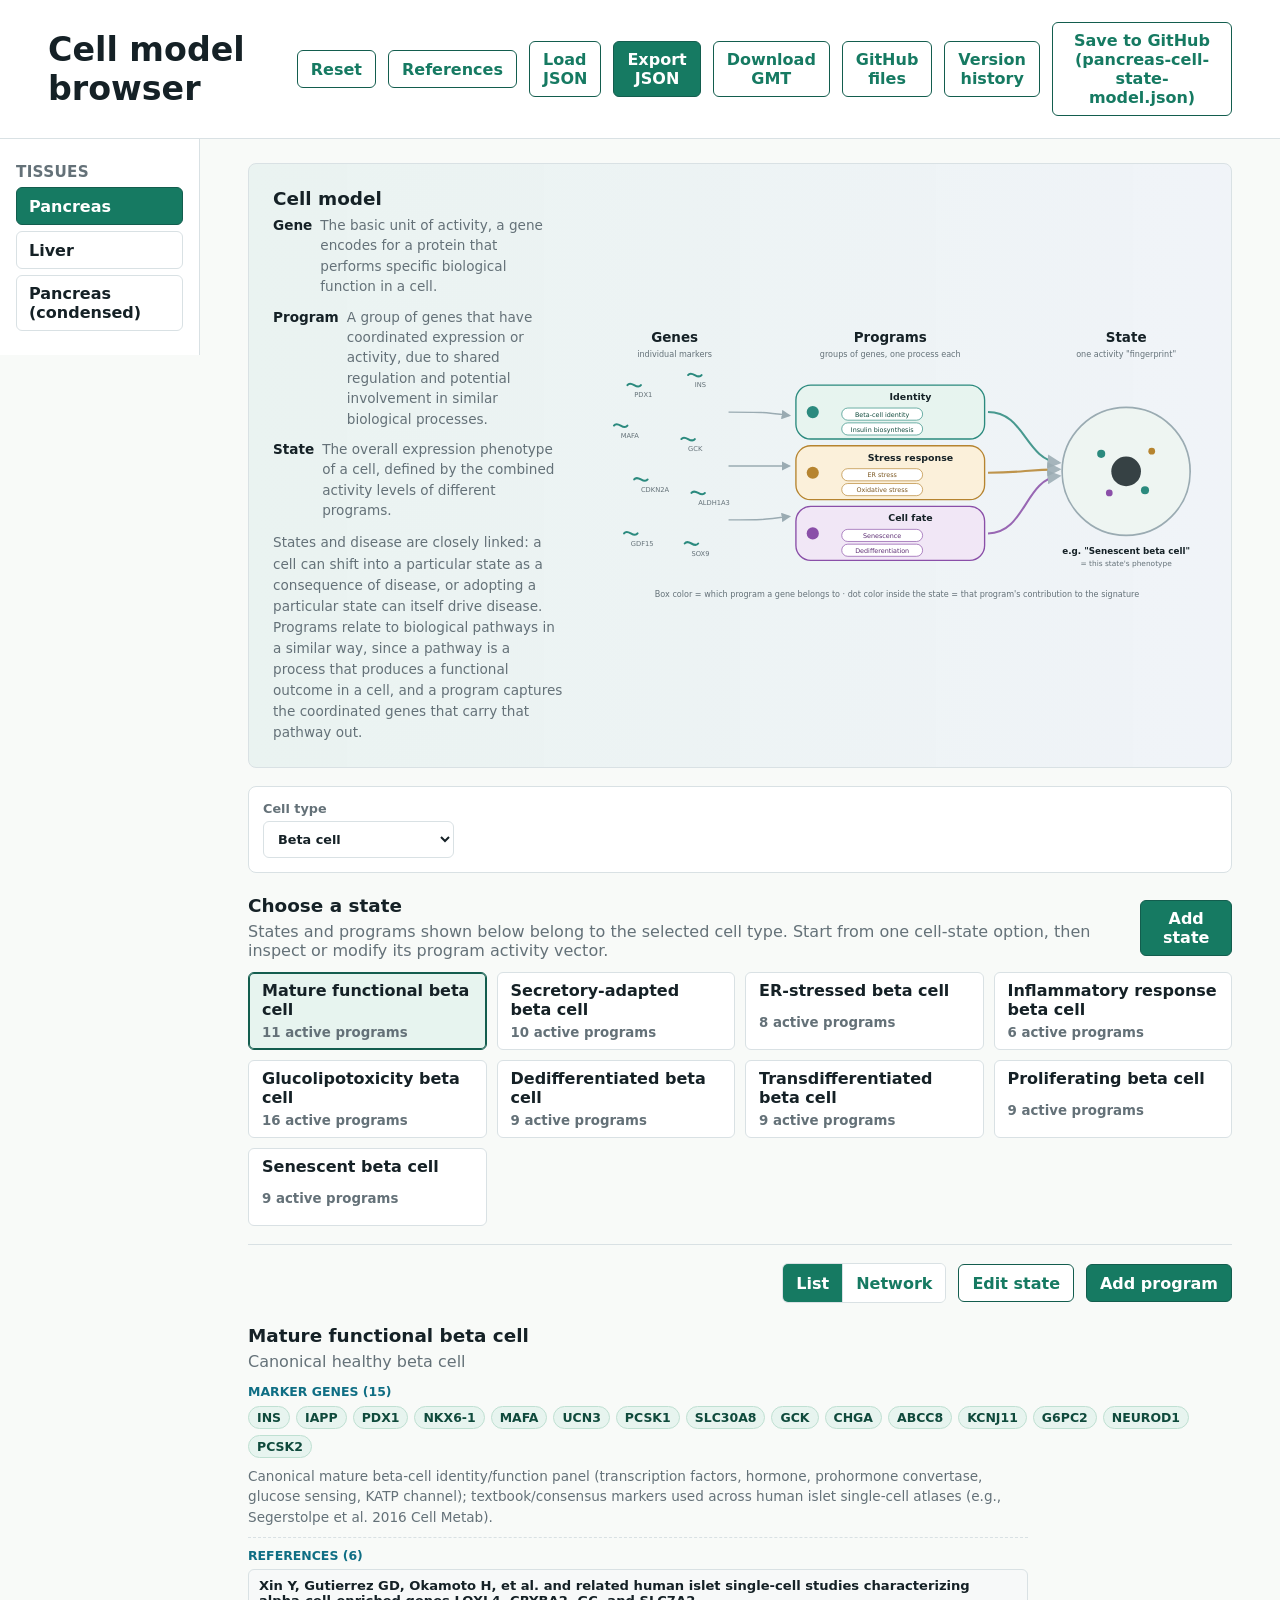
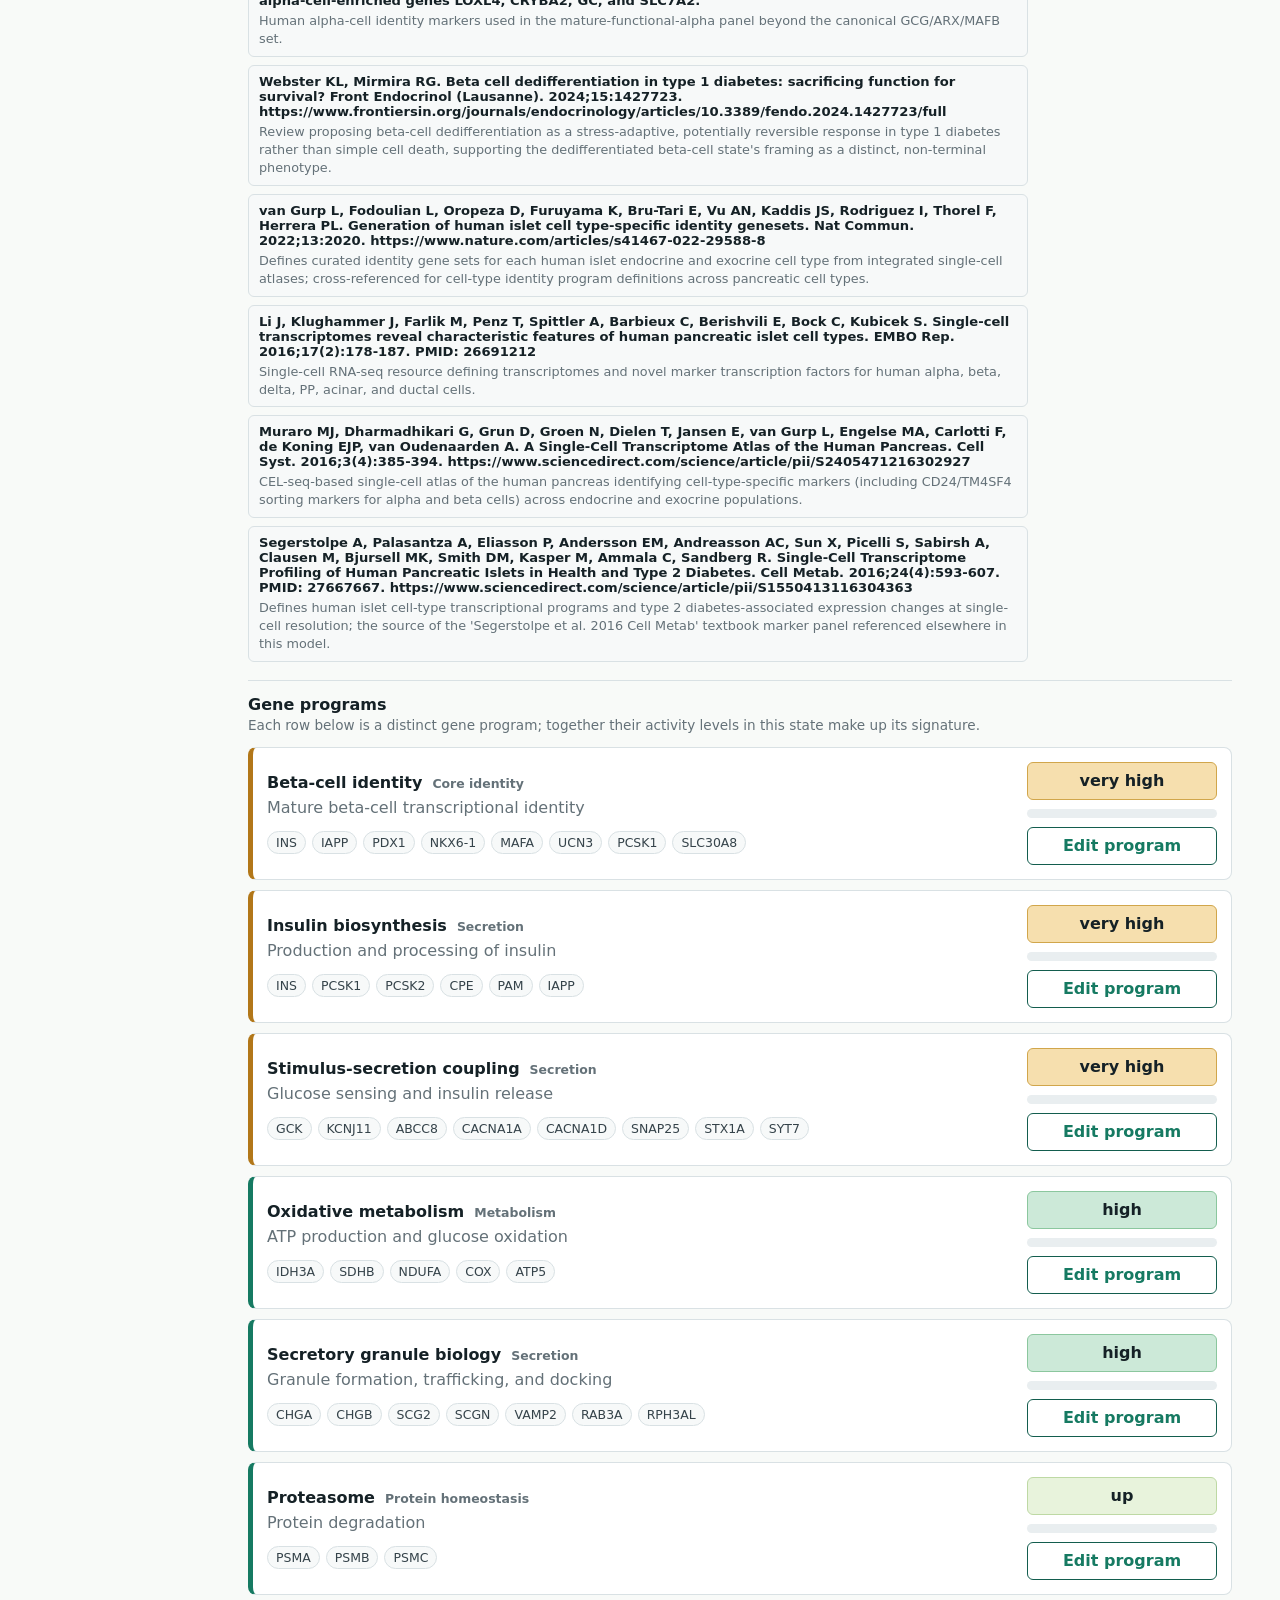
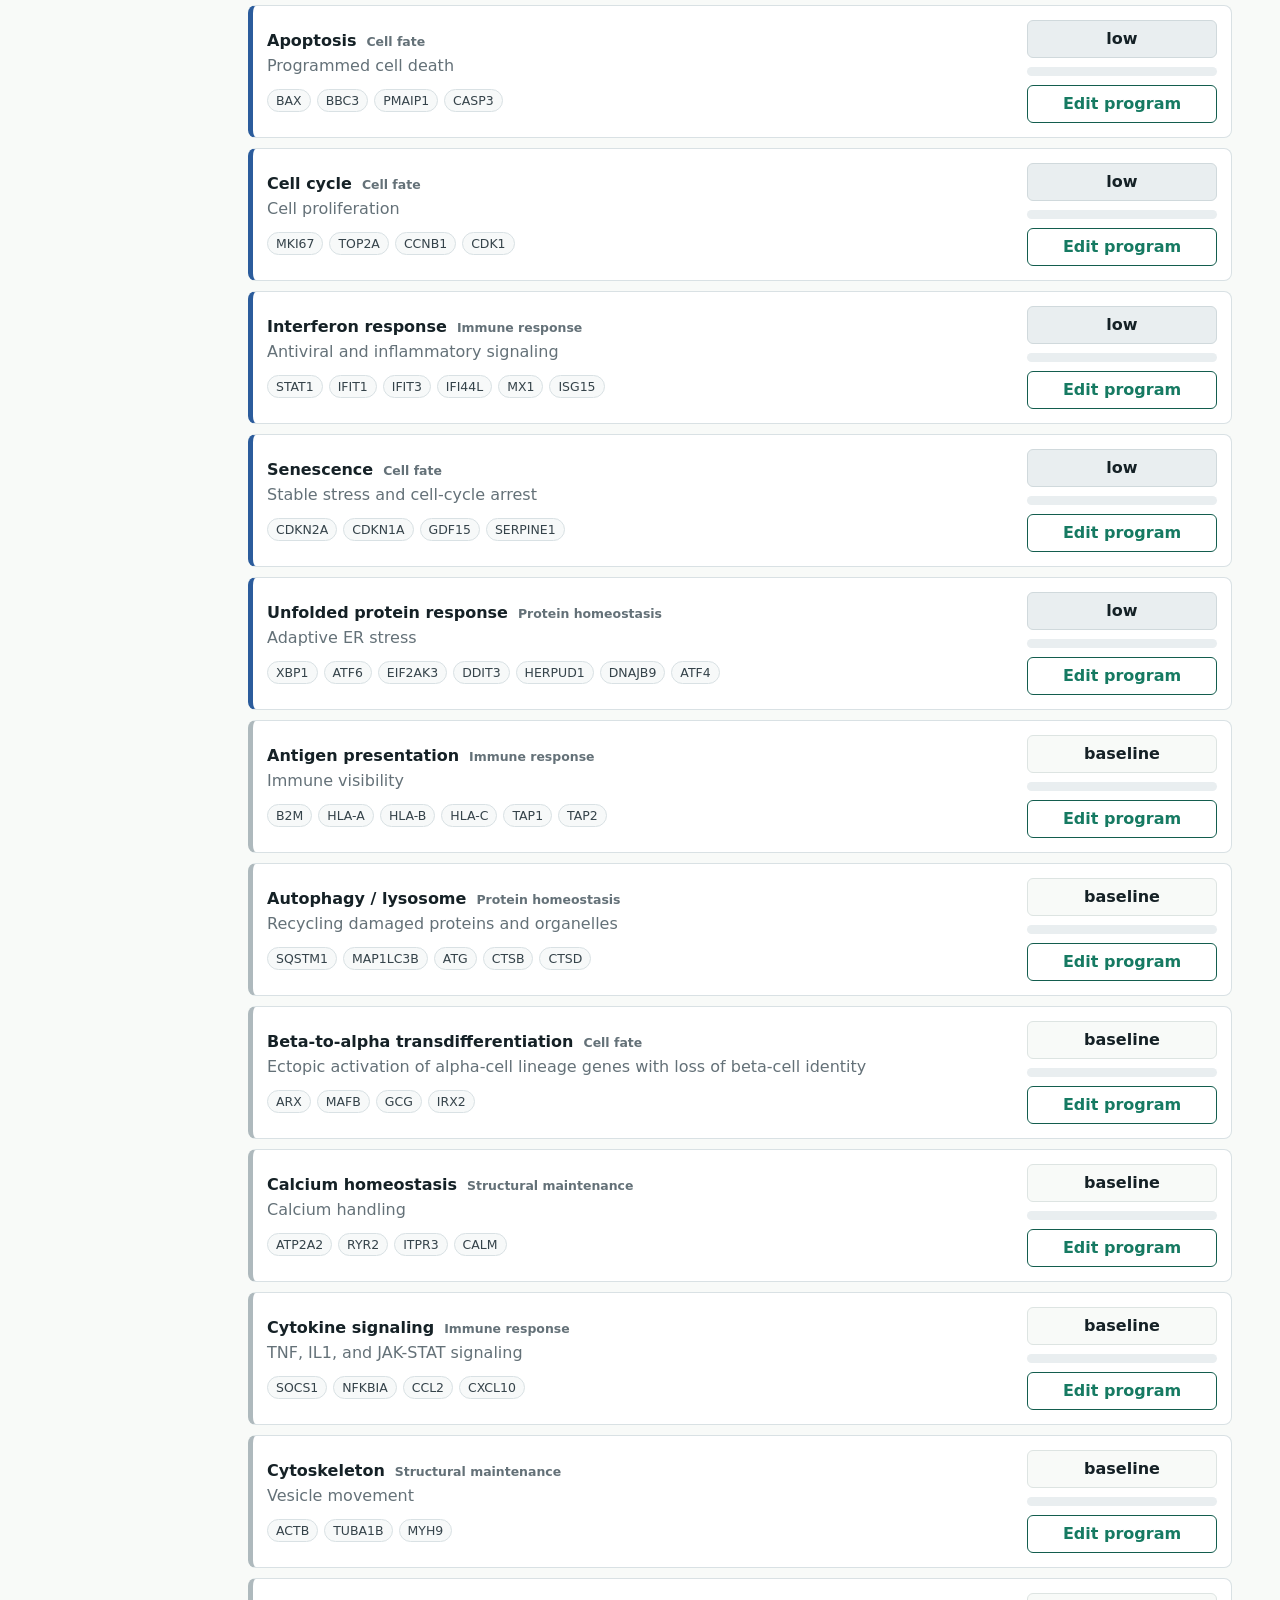
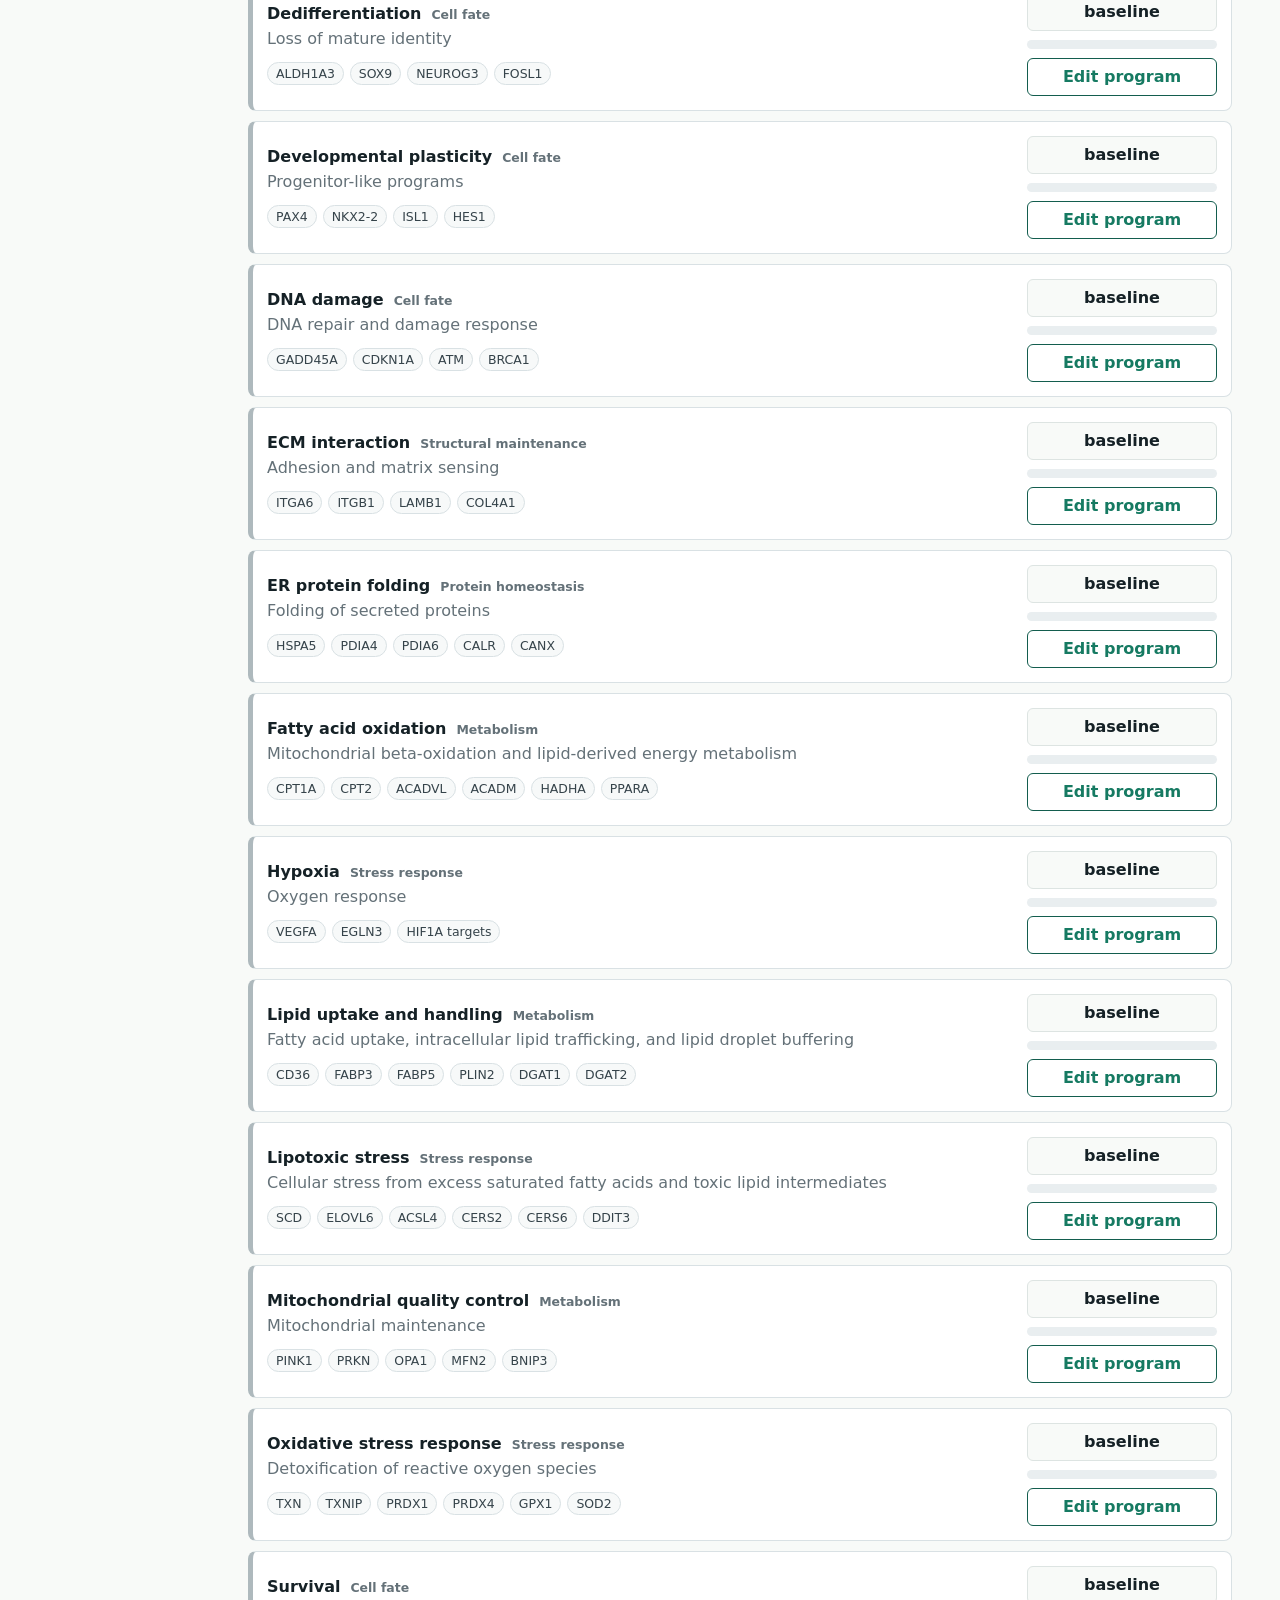
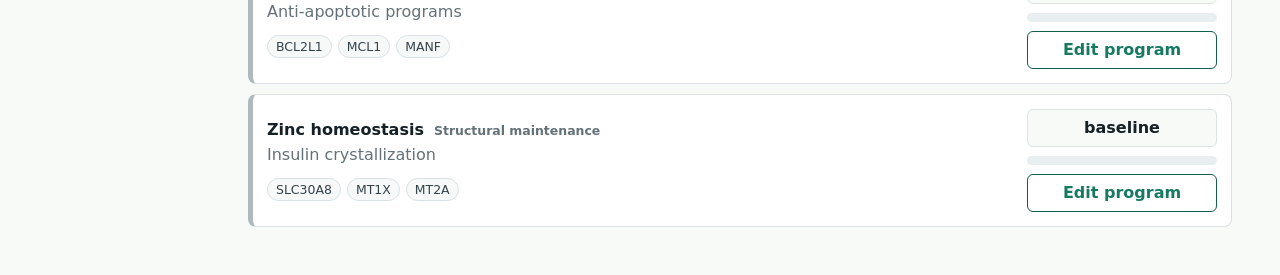
==== cell_model_browser.html @ bc1a253c "Add condensed 9-cell-type pancreas model and sidebar entry" ====
<!doctype html>
<html lang="en">
  <head>
    <meta charset="utf-8">
    <meta name="viewport" content="width=device-width, initial-scale=1">
    <title>Cell Model Browser</title>
    <style>
:root {
  --ink: #152126;
  --muted: #647178;
  --line: #d9e1e4;
  --paper: #f8faf8;
  --panel: #ffffff;
  --green: #167a62;
  --teal: #0f6e84;
  --gold: #b27719;
  --red: #b64236;
  --blue: #2b5c9c;
  --gray: #e9eef0;
  font-family: Inter, ui-sans-serif, system-ui, -apple-system, BlinkMacSystemFont, "Segoe UI", sans-serif;
}

* {
  box-sizing: border-box;
}

body {
  margin: 0;
  color: var(--ink);
  background: var(--paper);
}

button,
input,
select,
textarea {
  font: inherit;
}

button {
  border: 1px solid #135d4e;
  background: var(--green);
  color: white;
  min-height: 38px;
  padding: 8px 13px;
  border-radius: 6px;
  cursor: pointer;
  font-weight: 650;
}

.file-button {
  position: relative;
  display: inline-grid;
  place-items: center;
  min-height: 38px;
  padding: 8px 13px;
  border: 1px solid #135d4e;
  border-radius: 6px;
  cursor: pointer;
  font-size: 1rem;
  font-weight: 650;
}

.top-actions .file-button {
  color: white;
  font-size: 1rem;
  font-weight: 650;
  gap: 0;
}

.file-button input {
  position: absolute;
  inline-size: 1px;
  block-size: 1px;
  opacity: 0;
  pointer-events: none;
}

button:hover {
  filter: brightness(0.96);
}

button.ghost,
.file-button.ghost {
  background: white;
  color: var(--green);
}

button.danger {
  border-color: #a83a30;
  background: #f9e8e5;
  color: #9a332b;
}

.icon-button {
  width: 34px;
  min-height: 34px;
  padding: 0;
  border-color: var(--line);
  background: white;
  color: var(--ink);
}

.topbar {
  display: flex;
  justify-content: space-between;
  gap: 20px;
  align-items: center;
  padding: 22px clamp(18px, 4vw, 48px);
  border-bottom: 1px solid var(--line);
  background: white;
}

.eyebrow {
  margin: 0 0 3px;
  color: var(--teal);
  font-size: 0.78rem;
  font-weight: 750;
  text-transform: uppercase;
}

h1,
h2,
p {
  margin-top: 0;
}

h1 {
  margin-bottom: 0;
  font-size: clamp(1.55rem, 2.6vw, 2.35rem);
}

h2 {
  margin-bottom: 6px;
  font-size: 1.15rem;
}

p {
  color: var(--muted);
}

main {
  padding: 24px clamp(18px, 4vw, 48px) 48px;
  flex: 1 1 auto;
  min-width: 0;
}

.app-body {
  display: flex;
  align-items: flex-start;
}

.tissue-sidebar {
  flex: 0 0 200px;
  padding: 24px 16px;
  border-right: 1px solid var(--line);
  background: white;
}

.tissue-sidebar h2 {
  font-size: 0.95rem;
  color: var(--muted);
  text-transform: uppercase;
  letter-spacing: 0.02em;
}

.tissue-list {
  display: grid;
  gap: 6px;
}

.tissue-item {
  display: block;
  width: 100%;
  text-align: left;
  border: 1px solid var(--line);
  background: white;
  color: var(--ink);
  font-weight: 600;
  min-height: 38px;
  padding: 8px 12px;
  border-radius: 6px;
  cursor: pointer;
}

.tissue-item:hover {
  filter: brightness(0.98);
}

.tissue-item.active {
  border-color: #135d4e;
  background: var(--green);
  color: white;
}

.top-actions,
.section-head,
.section-actions,
.controls,
menu {
  display: flex;
  align-items: center;
  gap: 12px;
}

.summary-band {
  display: grid;
  grid-template-columns: minmax(0, 1fr) minmax(320px, 620px);
  gap: 24px;
  align-items: center;
  padding: 24px;
  border: 1px solid var(--line);
  background:
    linear-gradient(90deg, rgba(22, 122, 98, 0.09), rgba(43, 92, 156, 0.07)),
    white;
  border-radius: 8px;
}

.summary-text p {
  max-width: 700px;
  margin-bottom: 0;
  line-height: 1.55;
}

.concept-definitions {
  display: flex;
  flex-direction: column;
  gap: 10px;
  max-width: 700px;
  margin: 0;
  font-size: 0.85rem;
}

.concept-definitions > div {
  display: flex;
  gap: 8px;
  align-items: baseline;
  line-height: 1.5;
}

.concept-definitions dt {
  flex: 0 0 auto;
  font-weight: 700;
  color: var(--ink, #152126);
}

.concept-definitions dd {
  margin: 0;
  color: var(--muted, #4c5a61);
}

.concept-note {
  max-width: 700px;
  margin: 12px 0 0;
  line-height: 1.55;
  color: var(--muted, #647178);
  font-size: 0.85rem;
}

.concept-diagram {
  width: 100%;
}

.concept-diagram svg {
  display: block;
  width: 100%;
  height: auto;
}

.controls {
  margin: 18px 0;
  padding: 14px;
  border: 1px solid var(--line);
  border-radius: 8px;
  background: white;
  flex-wrap: wrap;
}

label {
  display: grid;
  gap: 5px;
  color: var(--muted);
  font-size: 0.8rem;
  font-weight: 700;
}

input,
select,
textarea {
  width: 100%;
  border: 1px solid var(--line);
  border-radius: 6px;
  background: white;
  color: var(--ink);
  padding: 9px 10px;
}

textarea {
  min-height: 84px;
  resize: vertical;
}

/* The generic input rule above (width:100%, padding, border) is meant for
   text fields -- it was also stretching checkbox inputs into giant,
   effectively invisible click targets that pushed their label text off to
   the side. Restore native checkbox sizing/appearance everywhere. */
input[type="checkbox"] {
  width: auto;
  height: auto;
  padding: 0;
  border: revert;
  border-radius: 0;
  background: revert;
  flex: 0 0 auto;
}

.view {
  display: block;
}

.hidden {
  display: none;
}

.section-head {
  justify-content: space-between;
  margin: 22px 0 12px;
}

.section-head p {
  margin-bottom: 0;
}

.state-workspace-actions {
  margin: 14px 0 18px;
}

.section-actions {
  flex-wrap: wrap;
  justify-content: end;
}

.state-picker-section,
.state-workspace {
  margin-top: 18px;
}

.state-options {
  display: grid;
  grid-template-columns: repeat(auto-fit, minmax(220px, 1fr));
  gap: 10px;
}

.state-option {
  display: grid;
  gap: 4px;
  justify-items: start;
  min-height: 78px;
  border-color: var(--line);
  background: white;
  color: var(--ink);
  text-align: left;
}

.state-option span {
  font-weight: 760;
}

.state-option small {
  color: var(--muted);
  font-weight: 650;
}

.state-option.selected {
  border-color: #135d4e;
  background: #e7f4ef;
  box-shadow: inset 0 0 0 1px #135d4e;
}

.state-workspace {
  border-top: 1px solid var(--line);
  padding-top: 4px;
}

.program-activity-list {
  display: grid;
  gap: 10px;
  margin-top: 14px;
}

.program-row {
  display: grid;
  grid-template-columns: minmax(0, 1fr) 190px;
  gap: 18px;
  align-items: center;
  border: 1px solid var(--line);
  border-left-width: 5px;
  border-radius: 8px;
  background: white;
  padding: 14px;
}

.program-row[data-tone="down"] {
  border-left-color: var(--blue);
}

.program-row[data-tone="base"] {
  border-left-color: #aeb9bd;
}

.program-row[data-tone="up"] {
  border-left-color: var(--green);
}

.program-row[data-tone="peak"] {
  border-left-color: var(--gold);
}

.program-main p {
  margin-bottom: 0;
  line-height: 1.45;
}

.program-title-line {
  display: flex;
  gap: 10px;
  align-items: baseline;
  flex-wrap: wrap;
  margin-bottom: 4px;
}

.program-title-line h3 {
  margin: 0;
  font-size: 1rem;
}

.program-title-line span {
  color: var(--muted);
  font-size: 0.78rem;
  font-weight: 750;
}

.program-activity {
  display: grid;
  gap: 9px;
}

.matrix-wrap {
  overflow: auto;
  border: 1px solid var(--line);
  background: white;
  border-radius: 8px;
}

table {
  border-collapse: collapse;
  min-width: 980px;
  width: 100%;
}

th,
td {
  border-bottom: 1px solid var(--line);
  border-right: 1px solid var(--line);
  padding: 10px;
  vertical-align: middle;
}

th {
  position: sticky;
  top: 0;
  z-index: 1;
  background: #f2f6f5;
  text-align: left;
  font-size: 0.82rem;
}

th:first-child,
td:first-child {
  position: sticky;
  left: 0;
  z-index: 2;
  background: white;
  min-width: 260px;
}

th:first-child {
  z-index: 3;
  background: #f2f6f5;
}

.program-name {
  font-weight: 750;
}

.program-function {
  color: var(--muted);
  font-size: 0.82rem;
  margin-top: 2px;
}

.activity {
  width: 100%;
  min-height: 38px;
  border-radius: 6px;
  border: 1px solid transparent;
  color: var(--ink);
}

.activity[data-level="-2"] { background: #d9e4ef; border-color: #a9bfd3; }
.activity[data-level="-1"] { background: #e9eef0; border-color: #d0d9dc; }
.activity[data-level="0"] { background: #f8faf8; border-color: #dde4e2; }
.activity[data-level="1"] { background: #e8f3dc; border-color: #bed9a4; }
.activity[data-level="2"] { background: #cce9d8; border-color: #8bc79e; }
.activity[data-level="3"] { background: #f6dfae; border-color: #d1a64b; }

.program-grid,
.state-grid {
  display: grid;
  grid-template-columns: repeat(auto-fit, minmax(280px, 1fr));
  gap: 12px;
}

.card {
  border: 1px solid var(--line);
  border-radius: 8px;
  background: white;
  padding: 14px;
  min-height: 168px;
}

.card header {
  display: flex;
  align-items: start;
  justify-content: space-between;
  gap: 10px;
  margin-bottom: 8px;
}

.card h3 {
  margin: 0;
  font-size: 1rem;
}

.tag-list {
  display: flex;
  flex-wrap: wrap;
  gap: 6px;
  margin-top: 11px;
}

.tag {
  border: 1px solid var(--line);
  border-radius: 999px;
  padding: 3px 8px;
  background: #f7f9f9;
  font-size: 0.78rem;
  color: #35434a;
}

.bar-row {
  display: grid;
  grid-template-columns: 110px 1fr 48px;
  align-items: center;
  gap: 8px;
  margin: 7px 0;
  font-size: 0.8rem;
}

.bar-track {
  height: 9px;
  background: var(--gray);
  border-radius: 999px;
  overflow: hidden;
}

.bar-fill {
  height: 100%;
  background: var(--green);
}

dialog {
  width: min(680px, calc(100vw - 28px));
  border: 1px solid var(--line);
  border-radius: 8px;
  padding: 0;
  box-shadow: 0 24px 80px rgba(21, 33, 38, 0.26);
}

dialog::backdrop {
  background: rgba(21, 33, 38, 0.34);
}

dialog header,
.editor-fields,
menu {
  padding: 16px;
}

dialog header {
  display: flex;
  align-items: center;
  justify-content: space-between;
  border-bottom: 1px solid var(--line);
}

dialog h2 {
  margin: 0;
}

.editor-fields {
  display: grid;
  gap: 12px;
}

menu {
  margin: 0;
  border-top: 1px solid var(--line);
  justify-content: end;
}

menu span {
  flex: 1;
}

.activity-editor {
  display: grid;
  grid-template-columns: minmax(130px, 1fr) 170px;
  gap: 8px;
  align-items: center;
}

.reference-editor-list {
  display: grid;
  gap: 6px;
  max-height: 220px;
  overflow-y: auto;
  border: 1px solid var(--line);
  border-radius: 8px;
  padding: 10px;
  background: #f7f9f9;
}

.reference-editor-item {
  display: flex !important;
  flex-direction: row !important;
  align-items: start;
  gap: 8px;
  font-size: 0.85rem;
  line-height: 1.4;
}

.reference-editor-item input {
  margin-top: 3px;
  flex-shrink: 0;
}

.marker-genes {
  margin-top: 10px;
}

.marker-genes:empty {
  display: none;
}

.marker-genes-head {
  margin-bottom: 6px;
}

.marker-genes-label {
  font-size: 0.78rem;
  font-weight: 750;
  text-transform: uppercase;
  color: var(--teal);
}

.marker-tag-list {
  margin-top: 0;
}

.marker-tag {
  background: #e7f4ef;
  border-color: #bfe0d2;
  color: #0f4a3c;
  font-weight: 650;
}

.state-notes {
  margin-top: 8px;
  margin-bottom: 0;
  font-size: 0.85rem;
  line-height: 1.5;
  color: var(--muted);
  max-width: 780px;
}

.references-list {
  list-style: none;
  margin: 0;
  padding: 16px;
  display: grid;
  gap: 14px;
  max-height: 60vh;
  overflow-y: auto;
}

.reference-item {
  display: flex;
  align-items: start;
  justify-content: space-between;
  gap: 12px;
  border: 1px solid var(--line);
  border-radius: 8px;
  padding: 12px;
  background: #f7f9f9;
}

.reference-item-body {
  min-width: 0;
}

.reference-item button.ghost {
  flex-shrink: 0;
}

.reference-item-add {
  justify-content: center;
  background: white;
  border-style: dashed;
}

.reference-citation {
  margin: 0 0 4px;
  font-weight: 700;
  color: var(--ink);
}

.reference-note {
  margin: 0;
  color: var(--muted);
  font-size: 0.85rem;
  line-height: 1.45;
}

.no-references {
  color: var(--muted);
  padding: 16px;
}

.github-token-row {
  display: grid;
  gap: 10px;
  padding: 16px 16px 0;
}

.github-token-row label {
  display: grid;
  gap: 4px;
}

.checkbox-row {
  display: flex !important;
  flex-direction: row !important;
  align-items: center;
  gap: 6px !important;
}

.github-token-actions {
  display: flex;
  align-items: center;
  gap: 10px;
}

.github-token-status {
  font-size: 0.82rem;
  color: var(--muted);
}

.github-file-hint {
  margin: 10px 16px 0;
  font-size: 0.82rem;
  color: var(--muted);
}

.github-file-list {
  list-style: none;
  margin: 0;
  padding: 16px;
  display: grid;
  gap: 10px;
  max-height: 40vh;
  overflow-y: auto;
}

.github-file-item {
  display: flex;
  align-items: center;
  justify-content: space-between;
  gap: 12px;
  border: 1px solid var(--line);
  border-radius: 8px;
  padding: 10px 12px;
  background: #f7f9f9;
}

.github-file-empty,
.github-file-loading {
  color: var(--muted);
  padding: 8px 0;
}

.github-history-item {
  align-items: start;
}

.github-history-body {
  min-width: 0;
}

.github-history-message {
  margin: 0 0 4px;
  font-weight: 700;
  color: var(--ink);
}

.github-history-meta {
  margin: 0;
  color: var(--muted);
  font-size: 0.8rem;
}

.github-history-current {
  flex-shrink: 0;
  font-size: 0.78rem;
  font-weight: 700;
  color: var(--green);
  text-transform: uppercase;
}

.state-references {
  margin-top: 10px;
  padding-top: 10px;
  border-top: 1px dashed var(--line);
  max-width: 780px;
}

.state-references-label {
  display: block;
  margin-bottom: 6px;
  font-size: 0.78rem;
  font-weight: 750;
  text-transform: uppercase;
  color: var(--teal);
}

.state-references-list {
  list-style: none;
  margin: 0;
  padding: 0;
  display: grid;
  gap: 8px;
}

.state-reference-item {
  border: 1px solid var(--line);
  border-radius: 6px;
  padding: 8px 10px;
  background: #f7f9f9;
}

.state-reference-citation {
  margin: 0;
  font-size: 0.82rem;
  font-weight: 700;
  color: var(--ink);
}

.state-reference-note {
  margin: 4px 0 0;
  font-size: 0.8rem;
  line-height: 1.4;
  color: var(--muted);
}

.programs-heading {
  margin-top: 18px;
  padding-top: 14px;
  border-top: 1px solid var(--line);
}

.programs-heading h3 {
  margin: 0 0 3px;
  font-size: 1rem;
}

.programs-heading p {
  margin: 0;
  font-size: 0.85rem;
}

.view-toggle {
  display: inline-flex;
  border: 1px solid var(--line);
  border-radius: 6px;
  overflow: hidden;
}

.view-toggle button {
  border: none;
  border-radius: 0;
  min-height: 38px;
  background: white;
  color: var(--green);
}

.view-toggle button + button {
  border-left: 1px solid var(--line);
}

.view-toggle button[aria-pressed="true"] {
  background: var(--green);
  color: white;
}

.network-view {
  margin-top: 14px;
  border: 1px solid var(--line);
  border-radius: 8px;
  background: white;
  padding: 14px;
}

.network-toolbar {
  display: flex;
  align-items: center;
  gap: 12px;
  flex-wrap: wrap;
  margin-bottom: 8px;
}

.network-hint {
  margin: 0;
  font-size: 0.82rem;
}

.network-svg {
  width: 100%;
  height: auto;
  max-height: 760px;
  display: block;
}

.network-state-node {
  fill: var(--ink);
  stroke: white;
  stroke-width: 3;
}

.network-state-label {
  fill: white;
  font-size: 15px;
  font-weight: 750;
}

.network-state-sublabel {
  fill: #cfd8da;
  font-size: 10px;
}

.network-node {
  fill: white;
  stroke-width: 2.5;
  cursor: pointer;
  transition: filter 0.15s ease;
}

.network-node:hover {
  filter: brightness(0.94);
}

.network-node[data-tone="down"] { stroke: var(--blue); fill: #eaf1fb; }
.network-node[data-tone="base"] { stroke: #aeb9bd; fill: #f5f7f7; }
.network-node[data-tone="up"] { stroke: var(--green); fill: #e7f4ef; }
.network-node[data-tone="peak"] { stroke: var(--gold); fill: #fbf0da; }

.network-node[data-expanded="true"] {
  stroke-width: 4.5;
}

.network-node-group {
  cursor: pointer;
}

.network-edge[data-tone="down"] { stroke: var(--blue); }
.network-edge[data-tone="base"] { stroke: #aeb9bd; }
.network-edge[data-tone="up"] { stroke: var(--green); }
.network-edge[data-tone="peak"] { stroke: var(--gold); }

.network-label {
  font-size: 10.5px;
  fill: var(--ink);
  font-weight: 650;
  pointer-events: none;
}

.network-gene-edge {
  stroke: #c7d0d3;
  stroke-width: 1;
}

.network-gene-node {
  fill: white;
  stroke: var(--teal);
  stroke-width: 1.5;
  pointer-events: none;
}

.network-gene-label {
  font-size: 9px;
  fill: var(--teal);
  font-weight: 650;
  pointer-events: none;
}

.network-legend {
  display: flex;
  flex-wrap: wrap;
  gap: 16px;
  margin-top: 10px;
  font-size: 0.78rem;
  color: var(--muted);
}

.network-legend .dot {
  display: inline-block;
  width: 10px;
  height: 10px;
  margin-right: 5px;
  border: 2px solid;
  border-radius: 50%;
  vertical-align: middle;
}

.network-legend .dot[data-tone="down"] { border-color: var(--blue); background: #eaf1fb; }
.network-legend .dot[data-tone="base"] { border-color: #aeb9bd; background: #f5f7f7; }
.network-legend .dot[data-tone="up"] { border-color: var(--green); background: #e7f4ef; }
.network-legend .dot[data-tone="peak"] { border-color: var(--gold); background: #fbf0da; }

.toast {
  position: fixed;
  right: 18px;
  bottom: 18px;
  background: #152126;
  color: white;
  border-radius: 6px;
  padding: 10px 12px;
  box-shadow: 0 10px 30px rgba(21, 33, 38, 0.2);
}

@media (max-width: 760px) {
  .topbar,
  .section-head {
    align-items: stretch;
    flex-direction: column;
  }

  .app-body {
    flex-direction: column;
  }

  .tissue-sidebar {
    flex: none;
    width: 100%;
    border-right: none;
    border-bottom: 1px solid var(--line);
  }

  .tissue-list {
    grid-auto-flow: column;
    grid-auto-columns: minmax(120px, 1fr);
    overflow-x: auto;
  }

  .top-actions {
    justify-content: stretch;
  }

  .top-actions button,
  .section-head button,
  .section-actions button {
    flex: 1;
  }

  .section-actions {
    justify-content: stretch;
  }

  .summary-band {
    grid-template-columns: 1fr;
    padding: 18px;
  }

  .activity-editor {
    grid-template-columns: 1fr;
  }

  .program-row {
    grid-template-columns: 1fr;
  }
}

    </style>
  </head>
  <body>
    <header class="topbar">
      <div>
        <h1>Cell model browser</h1>
      </div>
      <div class="top-actions">
        <button id="resetData" class="ghost">Reset</button>
        <button id="showReferences" class="ghost" type="button">References</button>
        <label class="file-button ghost">
          <span>Load JSON</span>
          <input id="importData" type="file" accept="application/json,.json">
        </label>
        <button id="exportData">Export JSON</button>
        <button id="exportGmt" class="ghost" type="button">Download GMT</button>
        <button id="showGithubFiles" class="ghost" type="button">GitHub files</button>
        <button id="showGithubHistory" class="ghost" type="button" hidden>Version history</button>
        <button id="saveToGithub" class="ghost" type="button" hidden>Save to GitHub</button>
      </div>
    </header>

    <div class="app-body">
      <aside class="tissue-sidebar">
        <h2>Tissues</h2>
        <nav id="tissueList" class="tissue-list" aria-label="Tissue selector"></nav>
      </aside>

      <main>
      <section class="summary-band">
        <div class="summary-text">
          <h2>Cell model</h2>
          <dl class="concept-definitions">
            <div>
              <dt>Gene</dt>
              <dd>The basic unit of activity, a gene encodes for a protein that performs specific biological function in a cell.</dd>
            </div>
            <div>
              <dt>Program</dt>
              <dd>A group of genes that have coordinated expression or activity, due to shared regulation and potential involvement in similar biological processes.</dd>
            </div>
            <div>
              <dt>State</dt>
              <dd>The overall expression phenotype of a cell, defined by the combined activity levels of different programs.</dd>
            </div>
          </dl>
          <p class="concept-note">
            States and disease are closely linked: a cell can shift into a
            particular state as a consequence of disease, or adopting a
            particular state can itself drive disease. Programs relate to
            biological pathways in a similar way, since a pathway is a
            process that produces a functional outcome in a cell, and a
            program captures the coordinated genes that carry that pathway
            out.
          </p>
        </div>
        <div class="concept-diagram">
          <svg viewBox="0 0 920 460" xmlns="http://www.w3.org/2000/svg" role="img" aria-labelledby="gpsTitle gpsDesc">
            <title id="gpsTitle">Genes to programs to states</title>
            <desc id="gpsDesc">A cartoon showing individual genes clustering into a few biological programs, which combine at different activity levels to define a single cell state.</desc>

            <defs>
              <marker id="gpsArrow" viewBox="0 0 10 10" refX="8" refY="5" markerWidth="7" markerHeight="7" orient="auto-start-reverse">
                <path d="M0,0 L10,5 L0,10 z" fill="#9aabb2"></path>
              </marker>
            </defs>

            <text x="130" y="46" text-anchor="middle" font-weight="700" font-size="20" fill="#152126">Genes</text>
            <text x="130" y="68" text-anchor="middle" font-size="12" fill="#647178">individual markers</text>

            <g>
              <path d="M60,110 C66,102 74,118 80,110" fill="none" stroke="#2b8a7e" stroke-width="3" stroke-linecap="round"></path>
              <path d="M150,95 C156,87 164,103 170,95" fill="none" stroke="#2b8a7e" stroke-width="3" stroke-linecap="round"></path>
              <path d="M40,170 C46,162 54,178 60,170" fill="none" stroke="#2b8a7e" stroke-width="3" stroke-linecap="round"></path>
              <path d="M140,190 C146,182 154,198 160,190" fill="none" stroke="#2b8a7e" stroke-width="3" stroke-linecap="round"></path>
              <path d="M70,250 C76,242 84,258 90,250" fill="none" stroke="#2b8a7e" stroke-width="3" stroke-linecap="round"></path>
              <path d="M155,270 C161,262 169,278 175,270" fill="none" stroke="#2b8a7e" stroke-width="3" stroke-linecap="round"></path>
              <path d="M55,330 C61,322 69,338 75,330" fill="none" stroke="#2b8a7e" stroke-width="3" stroke-linecap="round"></path>
              <path d="M145,345 C151,337 159,353 165,345" fill="none" stroke="#2b8a7e" stroke-width="3" stroke-linecap="round"></path>

              <text x="70" y="128" font-size="10" fill="#647178">PDX1</text>
              <text x="160" y="113" font-size="10" fill="#647178">INS</text>
              <text x="50" y="188" font-size="10" fill="#647178">MAFA</text>
              <text x="150" y="208" font-size="10" fill="#647178">GCK</text>
              <text x="80" y="268" font-size="10" fill="#647178">CDKN2A</text>
              <text x="165" y="288" font-size="10" fill="#647178">ALDH1A3</text>
              <text x="65" y="348" font-size="10" fill="#647178">GDF15</text>
              <text x="155" y="363" font-size="10" fill="#647178">SOX9</text>
            </g>

            <path d="M210,150 C260,150 260,150 300,155" fill="none" stroke="#9aabb2" stroke-width="2" marker-end="url(#gpsArrow)"></path>
            <path d="M210,230 C260,230 260,230 300,230" fill="none" stroke="#9aabb2" stroke-width="2" marker-end="url(#gpsArrow)"></path>
            <path d="M210,310 C260,310 260,310 300,305" fill="none" stroke="#9aabb2" stroke-width="2" marker-end="url(#gpsArrow)"></path>

            <text x="450" y="46" text-anchor="middle" font-weight="700" font-size="20" fill="#152126">Programs</text>
            <text x="450" y="68" text-anchor="middle" font-size="12" fill="#647178">groups of genes, one process each</text>

            <g>
              <rect x="310" y="110" width="280" height="80" rx="22" fill="#e7f4ef" stroke="#2b8a7e" stroke-width="2"></rect>
              <circle cx="335" cy="150" r="9" fill="#2b8a7e"></circle>
              <text x="480" y="132" text-anchor="middle" font-weight="700" font-size="14" fill="#152126">Identity</text>
              <rect x="378" y="144" width="120" height="18" rx="9" fill="#ffffff" stroke="#2b8a7e" stroke-width="1"></rect>
              <text x="438" y="157" text-anchor="middle" font-size="9.5" fill="#0f4a3c">Beta-cell identity</text>
              <rect x="378" y="166" width="120" height="18" rx="9" fill="#ffffff" stroke="#2b8a7e" stroke-width="1"></rect>
              <text x="438" y="179" text-anchor="middle" font-size="9.5" fill="#0f4a3c">Insulin biosynthesis</text>
            </g>

            <g>
              <rect x="310" y="200" width="280" height="80" rx="22" fill="#fbf0da" stroke="#b6842f" stroke-width="2"></rect>
              <circle cx="335" cy="240" r="9" fill="#b6842f"></circle>
              <text x="480" y="222" text-anchor="middle" font-weight="700" font-size="14" fill="#152126">Stress response</text>
              <rect x="378" y="234" width="120" height="18" rx="9" fill="#ffffff" stroke="#b6842f" stroke-width="1"></rect>
              <text x="438" y="247" text-anchor="middle" font-size="9.5" fill="#7a5620">ER stress</text>
              <rect x="378" y="256" width="120" height="18" rx="9" fill="#ffffff" stroke="#b6842f" stroke-width="1"></rect>
              <text x="438" y="269" text-anchor="middle" font-size="9.5" fill="#7a5620">Oxidative stress</text>
            </g>

            <g>
              <rect x="310" y="290" width="280" height="80" rx="22" fill="#f1e7f6" stroke="#8a4fa8" stroke-width="2"></rect>
              <circle cx="335" cy="330" r="9" fill="#8a4fa8"></circle>
              <text x="480" y="312" text-anchor="middle" font-weight="700" font-size="14" fill="#152126">Cell fate</text>
              <rect x="378" y="324" width="120" height="18" rx="9" fill="#ffffff" stroke="#8a4fa8" stroke-width="1"></rect>
              <text x="438" y="337" text-anchor="middle" font-size="9.5" fill="#5c2d73">Senescence</text>
              <rect x="378" y="346" width="120" height="18" rx="9" fill="#ffffff" stroke="#8a4fa8" stroke-width="1"></rect>
              <text x="438" y="359" text-anchor="middle" font-size="9.5" fill="#5c2d73">Dedifferentiation</text>
            </g>

            <path d="M595,150 C650,150 650,220 700,225" fill="none" stroke="#2b8a7e" stroke-width="3" marker-end="url(#gpsArrow)" opacity="0.85"></path>
            <path d="M595,240 C650,240 650,235 700,235" fill="none" stroke="#b6842f" stroke-width="3" marker-end="url(#gpsArrow)" opacity="0.85"></path>
            <path d="M595,330 C650,330 650,250 700,245" fill="none" stroke="#8a4fa8" stroke-width="3" marker-end="url(#gpsArrow)" opacity="0.85"></path>

            <text x="800" y="46" text-anchor="middle" font-weight="700" font-size="20" fill="#152126">State</text>
            <text x="800" y="68" text-anchor="middle" font-size="12" fill="#647178">one activity "fingerprint"</text>

            <g>
              <circle cx="800" cy="238" r="95" fill="#eef5f2" stroke="#9aabb2" stroke-width="2.5"></circle>
              <circle cx="800" cy="238" r="22" fill="#152126" opacity="0.85"></circle>
              <circle cx="763" cy="212" r="6" fill="#2b8a7e"></circle>
              <circle cx="838" cy="208" r="5" fill="#b6842f"></circle>
              <circle cx="775" cy="270" r="5" fill="#8a4fa8"></circle>
              <circle cx="828" cy="266" r="6" fill="#2b8a7e"></circle>
            </g>
            <text x="800" y="360" text-anchor="middle" font-weight="700" font-size="13" fill="#152126">e.g. "Senescent beta cell"</text>
            <text x="800" y="378" text-anchor="middle" font-size="11" fill="#647178">= this state's phenotype</text>

            <text x="460" y="425" text-anchor="middle" font-size="12" fill="#647178">Box color = which program a gene belongs to &#183; dot color inside the state = that program's contribution to the signature</text>
          </svg>
        </div>
      </section>

      <section class="controls">
        <label>
          <span>Cell type</span>
          <select id="cellTypeSelect"></select>
        </label>
      </section>

      <section class="state-picker-section">
        <div class="section-head">
          <div>
            <h2>Choose a state</h2>
            <p>States and programs shown below belong to the selected cell type. Start from one cell-state option, then inspect or modify its program activity vector.</p>
          </div>
          <button id="addState">Add state</button>
        </div>
        <div id="stateOptions" class="state-options"></div>
      </section>

      <section id="stateView" class="state-workspace">
        <div class="section-actions state-workspace-actions">
          <div class="view-toggle" role="group" aria-label="View mode">
            <button id="viewModeList" type="button" aria-pressed="true">List</button>
            <button id="viewModeNetwork" type="button" aria-pressed="false">Network</button>
          </div>
          <button id="editSelectedState" class="ghost">Edit state</button>
          <button id="addProgram">Add program</button>
        </div>
        <div class="section-head">
          <div>
            <h2 id="selectedStateName">State</h2>
            <p id="selectedStatePhenotype"></p>
            <div id="selectedStateMarkers" class="marker-genes"></div>
          </div>
        </div>
        <div class="programs-heading">
          <h3>Gene programs</h3>
          <p>Each row below is a distinct gene program; together their activity levels in this state make up its signature.</p>
        </div>
        <div id="programActivityList" class="program-activity-list"></div>
        <div id="networkView" class="network-view hidden">
          <div class="network-toolbar">
            <button id="expandAllPrograms" class="ghost" type="button">Expand all genes</button>
            <button id="collapseAllPrograms" class="ghost" type="button">Collapse all genes</button>
            <p class="network-hint">Click a program node to show or hide its genes.</p>
          </div>
          <svg id="networkSvg" class="network-svg" viewBox="0 0 900 900" role="img" aria-label="State, program, and gene network"></svg>
          <div class="network-legend">
            <span><i class="dot" data-tone="down"></i>Down / low</span>
            <span><i class="dot" data-tone="base"></i>Baseline</span>
            <span><i class="dot" data-tone="up"></i>Up / high</span>
            <span><i class="dot" data-tone="peak"></i>Very high</span>
          </div>
        </div>
      </section>
      </main>
    </div>

    <dialog id="editor">
      <form method="dialog" id="editorForm">
        <header>
          <h2 id="editorTitle">Edit item</h2>
          <button value="cancel" class="icon-button" aria-label="Close">x</button>
        </header>
        <div id="editorFields" class="editor-fields"></div>
        <menu>
          <button value="delete" id="deleteItem" class="danger" type="button">Delete</button>
          <span></span>
          <button value="cancel" type="button" id="cancelEdit" class="ghost">Cancel</button>
          <button value="save" type="submit">Save</button>
        </menu>
      </form>
    </dialog>

    <dialog id="githubDialog">
      <header>
        <h2>GitHub files</h2>
        <button value="cancel" class="icon-button" aria-label="Close" id="cancelGithub">x</button>
      </header>
      <div class="github-token-row">
        <label>
          <span>GitHub personal access token (only needed to save changes back)</span>
          <input id="githubTokenInput" type="password" placeholder="ghp_...">
        </label>
        <label class="checkbox-row">
          <input type="checkbox" id="githubTokenRemember">
          <span>Remember in this browser</span>
        </label>
        <div class="github-token-actions">
          <button id="githubTokenSave" class="ghost" type="button">Save token</button>
          <span id="githubTokenStatus" class="github-token-status"></span>
        </div>
      </div>
      <p class="github-file-hint">Loading a file below does not need a token. Saving changes back to it does.</p>
      <ul id="githubFileList" class="github-file-list"></ul>
    </dialog>

    <dialog id="githubHistoryDialog">
      <header>
        <h2>Version history</h2>
        <button value="cancel" class="icon-button" aria-label="Close" id="cancelGithubHistory">x</button>
      </header>
      <p class="github-file-hint">Every save creates a new commit, so nothing is ever lost. Restore a version to load it back into the app, then use "Save to GitHub" to make it current.</p>
      <ul id="githubHistoryList" class="github-file-list"></ul>
    </dialog>

    <dialog id="referencesDialog">
      <header>
        <h2>References</h2>
        <button value="cancel" class="icon-button" aria-label="Close" id="cancelReferences">x</button>
      </header>
      <ul id="referencesList" class="references-list"></ul>
    </dialog>

    <dialog id="exportDialog">
      <form method="dialog" id="exportForm">
        <header>
          <h2>Export model</h2>
          <button value="cancel" class="icon-button" aria-label="Close">x</button>
        </header>
        <div class="editor-fields">
          <label>
            <span>File name</span>
            <input id="exportFileName" name="fileName" value="beta-cell-state-model.json">
          </label>
        </div>
        <menu>
          <span></span>
          <button value="cancel" type="button" id="cancelExport" class="ghost">Cancel</button>
          <button value="save" type="submit">Download</button>
        </menu>
      </form>
    </dialog>

    <script>
const STORAGE_KEY = "islet-cell-state-model-v2";
const LEGACY_STORAGE_KEY = "beta-cell-state-model-v1";

const GITHUB_OWNER = "kjgaulton";
const GITHUB_REPO = "cell-state-browser";
const GITHUB_BRANCH = "main";
const GITHUB_TOKEN_KEY = "github-pat-cell-state-browser";

// Tissues are the top-level JSON model files the sidebar can switch between.
// Add an entry here (plus the JSON file in the repo root) to make a new
// tissue selectable -- no other code changes needed.
const TISSUES = [
  { id: "pancreas", name: "Pancreas", file: "pancreas-cell-state-model.json" },
  { id: "liver", name: "Liver", file: "liver-cell-state-model.json" },
  { id: "pancreas-condensed", name: "Pancreas (condensed)", file: "pancreas-cell-state-model-condensed.json" }
];
const ACTIVE_TISSUE_KEY = "cell-model-browser-active-tissue";

const ACTIVITY_LEVELS = [
  { value: -2, label: "down" },
  { value: -1, label: "low" },
  { value: 0, label: "baseline" },
  { value: 1, label: "up" },
  { value: 2, label: "high" },
  { value: 3, label: "very high" }
];

const seedCellTypes = [
  {
    "id": "beta-cell",
    "name": "Beta cell",
    "programs": [
      {
        "id": "identity",
        "name": "Beta-cell identity",
        "category": "Core identity",
        "function": "Mature beta-cell transcriptional identity",
        "genes": [
          "INS",
          "IAPP",
          "PDX1",
          "NKX6-1",
          "MAFA",
          "UCN3",
          "PCSK1",
          "SLC30A8"
        ]
      },
      {
        "id": "insulin",
        "name": "Insulin biosynthesis",
        "category": "Secretion",
        "function": "Production and processing of insulin",
        "genes": [
          "INS",
          "PCSK1",
          "PCSK2",
          "CPE",
          "PAM",
          "IAPP"
        ]
      },
      {
        "id": "secretion",
        "name": "Stimulus-secretion coupling",
        "category": "Secretion",
        "function": "Glucose sensing and insulin release",
        "genes": [
          "GCK",
          "KCNJ11",
          "ABCC8",
          "CACNA1A",
          "CACNA1D",
          "SNAP25",
          "STX1A",
          "SYT7"
        ]
      },
      {
        "id": "granule",
        "name": "Secretory granule biology",
        "category": "Secretion",
        "function": "Granule formation, trafficking, and docking",
        "genes": [
          "CHGA",
          "CHGB",
          "SCG2",
          "SCGN",
          "VAMP2",
          "RAB3A",
          "RPH3AL"
        ]
      },
      {
        "id": "metabolism",
        "name": "Oxidative metabolism",
        "category": "Metabolism",
        "function": "ATP production and glucose oxidation",
        "genes": [
          "IDH3A",
          "SDHB",
          "NDUFA",
          "COX",
          "ATP5"
        ]
      },
      {
        "id": "mito-qc",
        "name": "Mitochondrial quality control",
        "category": "Metabolism",
        "function": "Mitochondrial maintenance",
        "genes": [
          "PINK1",
          "PRKN",
          "OPA1",
          "MFN2",
          "BNIP3"
        ]
      },
      {
        "id": "er-folding",
        "name": "ER protein folding",
        "category": "Protein homeostasis",
        "function": "Folding of secreted proteins",
        "genes": [
          "HSPA5",
          "PDIA4",
          "PDIA6",
          "CALR",
          "CANX"
        ]
      },
      {
        "id": "upr",
        "name": "Unfolded protein response",
        "category": "Protein homeostasis",
        "function": "Adaptive ER stress",
        "genes": [
          "XBP1",
          "ATF6",
          "EIF2AK3",
          "DDIT3",
          "HERPUD1",
          "DNAJB9",
          "ATF4"
        ]
      },
      {
        "id": "oxidative-stress",
        "name": "Oxidative stress response",
        "category": "Stress response",
        "function": "Detoxification of reactive oxygen species",
        "genes": [
          "TXN",
          "TXNIP",
          "PRDX1",
          "PRDX4",
          "GPX1",
          "SOD2"
        ]
      },
      {
        "id": "autophagy",
        "name": "Autophagy / lysosome",
        "category": "Protein homeostasis",
        "function": "Recycling damaged proteins and organelles",
        "genes": [
          "SQSTM1",
          "MAP1LC3B",
          "ATG",
          "CTSB",
          "CTSD"
        ]
      },
      {
        "id": "proteasome",
        "name": "Proteasome",
        "category": "Protein homeostasis",
        "function": "Protein degradation",
        "genes": [
          "PSMA",
          "PSMB",
          "PSMC"
        ]
      },
      {
        "id": "cell-cycle",
        "name": "Cell cycle",
        "category": "Cell fate",
        "function": "Cell proliferation",
        "genes": [
          "MKI67",
          "TOP2A",
          "CCNB1",
          "CDK1"
        ]
      },
      {
        "id": "dna-damage",
        "name": "DNA damage",
        "category": "Cell fate",
        "function": "DNA repair and damage response",
        "genes": [
          "GADD45A",
          "CDKN1A",
          "ATM",
          "BRCA1"
        ]
      },
      {
        "id": "hypoxia",
        "name": "Hypoxia",
        "category": "Stress response",
        "function": "Oxygen response",
        "genes": [
          "VEGFA",
          "EGLN3",
          "HIF1A targets"
        ]
      },
      {
        "id": "interferon",
        "name": "Interferon response",
        "category": "Immune response",
        "function": "Antiviral and inflammatory signaling",
        "genes": [
          "STAT1",
          "IFIT1",
          "IFIT3",
          "IFI44L",
          "MX1",
          "ISG15"
        ]
      },
      {
        "id": "antigen",
        "name": "Antigen presentation",
        "category": "Immune response",
        "function": "Immune visibility",
        "genes": [
          "B2M",
          "HLA-A",
          "HLA-B",
          "HLA-C",
          "TAP1",
          "TAP2"
        ]
      },
      {
        "id": "cytokine",
        "name": "Cytokine signaling",
        "category": "Immune response",
        "function": "TNF, IL1, and JAK-STAT signaling",
        "genes": [
          "SOCS1",
          "NFKBIA",
          "CCL2",
          "CXCL10"
        ]
      },
      {
        "id": "dediff",
        "name": "Dedifferentiation",
        "category": "Cell fate",
        "function": "Loss of mature identity",
        "genes": [
          "ALDH1A3",
          "SOX9",
          "NEUROG3",
          "FOSL1"
        ]
      },
      {
        "id": "development",
        "name": "Developmental plasticity",
        "category": "Cell fate",
        "function": "Progenitor-like programs",
        "genes": [
          "PAX4",
          "NKX2-2",
          "ISL1",
          "HES1"
        ]
      },
      {
        "id": "transdiff",
        "name": "Beta-to-alpha transdifferentiation",
        "category": "Cell fate",
        "function": "Ectopic activation of alpha-cell lineage genes with loss of beta-cell identity",
        "genes": [
          "ARX",
          "MAFB",
          "GCG",
          "IRX2"
        ]
      },
      {
        "id": "senescence",
        "name": "Senescence",
        "category": "Cell fate",
        "function": "Stable stress and cell-cycle arrest",
        "genes": [
          "CDKN2A",
          "CDKN1A",
          "GDF15",
          "SERPINE1"
        ]
      },
      {
        "id": "apoptosis",
        "name": "Apoptosis",
        "category": "Cell fate",
        "function": "Programmed cell death",
        "genes": [
          "BAX",
          "BBC3",
          "PMAIP1",
          "CASP3"
        ]
      },
      {
        "id": "survival",
        "name": "Survival",
        "category": "Cell fate",
        "function": "Anti-apoptotic programs",
        "genes": [
          "BCL2L1",
          "MCL1",
          "MANF"
        ]
      },
      {
        "id": "zinc",
        "name": "Zinc homeostasis",
        "category": "Structural maintenance",
        "function": "Insulin crystallization",
        "genes": [
          "SLC30A8",
          "MT1X",
          "MT2A"
        ]
      },
      {
        "id": "calcium",
        "name": "Calcium homeostasis",
        "category": "Structural maintenance",
        "function": "Calcium handling",
        "genes": [
          "ATP2A2",
          "RYR2",
          "ITPR3",
          "CALM"
        ]
      },
      {
        "id": "cytoskeleton",
        "name": "Cytoskeleton",
        "category": "Structural maintenance",
        "function": "Vesicle movement",
        "genes": [
          "ACTB",
          "TUBA1B",
          "MYH9"
        ]
      },
      {
        "id": "ecm",
        "name": "ECM interaction",
        "category": "Structural maintenance",
        "function": "Adhesion and matrix sensing",
        "genes": [
          "ITGA6",
          "ITGB1",
          "LAMB1",
          "COL4A1"
        ]
      },
      {
        "id": "lipid-handling",
        "name": "Lipid uptake and handling",
        "category": "Metabolism",
        "function": "Fatty acid uptake, intracellular lipid trafficking, and lipid droplet buffering",
        "genes": [
          "CD36",
          "FABP3",
          "FABP5",
          "PLIN2",
          "DGAT1",
          "DGAT2"
        ]
      },
      {
        "id": "fatty-acid-oxidation",
        "name": "Fatty acid oxidation",
        "category": "Metabolism",
        "function": "Mitochondrial beta-oxidation and lipid-derived energy metabolism",
        "genes": [
          "CPT1A",
          "CPT2",
          "ACADVL",
          "ACADM",
          "HADHA",
          "PPARA"
        ]
      },
      {
        "id": "lipotoxic-stress",
        "name": "Lipotoxic stress",
        "category": "Stress response",
        "function": "Cellular stress from excess saturated fatty acids and toxic lipid intermediates",
        "genes": [
          "SCD",
          "ELOVL6",
          "ACSL4",
          "CERS2",
          "CERS6",
          "DDIT3"
        ]
      }
    ],
    "states": [
      {
        "id": "mature-functional",
        "name": "Mature functional beta cell",
        "phenotype": "Canonical healthy beta cell",
        "genes": [
          "INS",
          "IAPP",
          "PDX1",
          "NKX6-1",
          "MAFA",
          "UCN3",
          "PCSK1",
          "SLC30A8",
          "GCK",
          "CHGA",
          "ABCC8",
          "KCNJ11"
        ],
        "notes": "Canonical mature beta-cell identity/function panel (transcription factors, hormone, prohormone convertase, glucose sensing, KATP channel); textbook/consensus markers used across human islet single-cell atlases (e.g., Segerstolpe et al. 2016 Cell Metab).",
        "activities": {
          "identity": 3,
          "insulin": 3,
          "secretion": 3,
          "granule": 2,
          "metabolism": 2,
          "er-folding": 0,
          "proteasome": 1,
          "upr": -1,
          "interferon": -1,
          "cell-cycle": -1,
          "senescence": -1,
          "apoptosis": -1
        },
        "references": [
          "ref-9"
        ]
      },
      {
        "id": "secretory-adapted",
        "name": "Secretory-adapted beta cell",
        "phenotype": "Prolonged insulin demand; compensation, obesity, or pregnancy",
        "genes": [
          "INS",
          "IAPP",
          "HSPA5",
          "XBP1",
          "PDIA6",
          "CHGA",
          "SCGN",
          "CPE",
          "PCSK1",
          "PCSK2",
          "PAM",
          "VAMP2",
          "CALR"
        ],
        "notes": "Reflects physiological (adaptive, non-terminal) UPR activation and increased prohormone-processing/secretory-granule capacity that accompanies compensatory insulin demand in pregnancy/obesity, distinct from the maladaptive terminal UPR of the er-stressed state (Lipson et al. 2006; Scheuner & Kaufman 2008 Endocr Rev).",
        "activities": {
          "identity": 2,
          "insulin": 3,
          "secretion": 2,
          "granule": 2,
          "er-folding": 2,
          "upr": 1,
          "metabolism": 2,
          "autophagy": 1,
          "oxidative-stress": 1,
          "apoptosis": -1
        },
        "references": [
          "ref-8"
        ]
      },
      {
        "id": "er-stressed",
        "name": "ER-stressed beta cell",
        "phenotype": "Common across T2D, CFRD, and cytokine exposure",
        "genes": [
          "DDIT3",
          "HSPA5",
          "HERPUD1",
          "DNAJB9",
          "PDIA4",
          "ATF4",
          "XBP1",
          "ATF6",
          "EIF2AK3",
          "TRIB3",
          "ATF3",
          "PPP1R15A",
          "CALR"
        ],
        "notes": "Terminal/maladaptive UPR signature (PERK-ATF4-CHOP and IRE1-XBP1 arms) documented in T1D/T2D/CFRD islets and cytokine-exposed beta cells (Marhfour et al. 2012 Diabetologia; Eizirik & Cnop reviews).",
        "activities": {
          "identity": -2,
          "insulin": -2,
          "er-folding": 2,
          "upr": 3,
          "oxidative-stress": 2,
          "proteasome": 1,
          "autophagy": 1,
          "apoptosis": 1
        },
        "references": [
          "ref-13"
        ]
      },
      {
        "id": "interferon-activated",
        "name": "Inflammatory response beta cell",
        "phenotype": "Typical of early T1D or cytokine-driven inflammatory exposure",
        "genes": [
          "STAT1",
          "IFIT1",
          "IFI44L",
          "MX1",
          "ISG15",
          "HLA-A",
          "B2M",
          "CXCL10",
          "HLA-B",
          "TAP1",
          "IRF1",
          "OAS1",
          "PSMB9"
        ],
        "notes": "Type I/II interferon-stimulated gene and MHC-I hyperexpression signature described in early/insulitic T1D beta cells (Russell et al. 2019 Diabetes; Marroqui et al. 2017 studies of cytokine-exposed islets).",
        "activities": {
          "identity": -1,
          "interferon": 3,
          "antigen": 3,
          "cytokine": 2,
          "upr": 1,
          "oxidative-stress": 1
        },
        "references": [
          "ref-12"
        ]
      },
      {
        "id": "glucolipotoxicity",
        "name": "Glucolipotoxicity beta cell",
        "phenotype": "Combined high glucose and elevated lipid exposure, often associated with metabolic stress in T2D",
        "genes": [
          "TXNIP",
          "SCD",
          "CD36",
          "PLIN2",
          "DDIT3",
          "HSPA5",
          "SOD2",
          "CPT1A",
          "CXCL10",
          "ELOVL6",
          "ACSL4",
          "DGAT2",
          "CERS2"
        ],
        "notes": "Combined high glucose (TXNIP induction) and elevated free fatty acid signature (lipid droplet/ceramide/lipogenic and oxidative-stress genes) seen in glucolipotoxic beta-cell models relevant to T2D (Poitout & Robertson 2008 Endocr Rev; Cnop lab lipotoxicity/ceramide studies).",
        "activities": {
          "identity": -1,
          "insulin": -1,
          "secretion": -1,
          "metabolism": 1,
          "mito-qc": 1,
          "er-folding": 2,
          "upr": 2,
          "oxidative-stress": 3,
          "autophagy": 1,
          "proteasome": 1,
          "cytokine": 1,
          "dediff": 1,
          "apoptosis": 1,
          "lipid-handling": 3,
          "fatty-acid-oxidation": 2,
          "lipotoxic-stress": 3
        },
        "references": [
          "ref-14"
        ]
      },
      {
        "id": "dedifferentiated",
        "name": "Dedifferentiated beta cell",
        "phenotype": "Loss of mature beta-cell identity toward an ALDH1A3+ progenitor-like state, described in type 2 diabetes and aging",
        "genes": [
          "ALDH1A3",
          "SOX9",
          "NEUROG3",
          "HES1",
          "GATA6",
          "MYCL",
          "SMOC1",
          "LDHA",
          "SLC16A1",
          "NKX2-2",
          "PDX1",
          "FOXO1"
        ],
        "notes": "Verified via WebSearch. Loss of mature identity toward a progenitor/multipotent-like and 'disallowed-gene'-expressing state: ALDH1A3/SOX9/NEUROG3/HES1/GATA6/FOXO1(nuclear exclusion) from Talchai et al. 2012 Cell and Cinti et al. 2016 JCEM (human T2D); LDHA/SLC16A1 are classic 'disallowed genes' re-expressed on identity loss (Pullen & Rutter 2013); SMOC1 is a newly identified (2025) alpha-lineage gene ectopically induced in dedifferentiating beta cells.",
        "activities": {
          "identity": -2,
          "insulin": -2,
          "secretion": -2,
          "granule": -1,
          "dediff": 3,
          "development": 2,
          "cell-cycle": -1,
          "senescence": 0,
          "apoptosis": -1,
          "survival": 1
        },
        "references": [
          "ref-1",
          "ref-2",
          "ref-3"
        ]
      },
      {
        "id": "transdifferentiated",
        "name": "Transdifferentiated beta cell",
        "phenotype": "Beta-to-alpha lineage conversion with ectopic glucagon expression, an extreme form of beta-cell plasticity reported in longstanding diabetes",
        "genes": [
          "ARX",
          "MAFB",
          "GCG",
          "ALDH1A3",
          "IRX2",
          "POU6F2",
          "FEV",
          "KCNJ3",
          "SV2B",
          "SMOC1"
        ],
        "notes": "Verified via WebSearch. Beta-to-alpha lineage conversion signature (ectopic acquisition of full alpha-cell transcriptional program) from human islet studies of longstanding diabetes (Spijker et al. 2015 Diabetes; SMOC1 trajectory-inference paper, Nat Commun 2025).",
        "activities": {
          "identity": -2,
          "insulin": -2,
          "secretion": -1,
          "dediff": 2,
          "development": 2,
          "transdiff": 3,
          "cell-cycle": -1,
          "apoptosis": -1,
          "survival": 1
        },
        "references": [
          "ref-4"
        ]
      },
      {
        "id": "proliferating",
        "name": "Proliferating beta cell",
        "phenotype": "Compensatory beta-cell replication seen in pregnancy, obesity, and early compensatory hyperplasia; identity is largely retained while cycling",
        "genes": [
          "MKI67",
          "TOP2A",
          "CCNB1",
          "INS",
          "PDX1",
          "FOXM1",
          "CCND2",
          "CCND1",
          "PLK1",
          "CENPA",
          "BIRC5",
          "PCNA"
        ],
        "notes": "Verified via WebSearch. Compensatory replication signature retaining identity genes; FOXM1/CCND2/PLK1/CENPA axis and BIRC5 are established drivers of adaptive human beta-cell proliferation in obesity/pregnancy (Zhong lab FoxM1 studies; Aguayo-Mazzucato/Bonner-Weir compensatory expansion literature).",
        "activities": {
          "identity": 2,
          "insulin": 2,
          "secretion": 1,
          "metabolism": 1,
          "cell-cycle": 3,
          "dna-damage": 1,
          "senescence": -2,
          "apoptosis": -1,
          "survival": 2
        },
        "references": [
          "ref-6",
          "ref-8"
        ]
      },
      {
        "id": "senescent",
        "name": "Senescent beta cell",
        "phenotype": "Cell-cycle-arrested, apoptosis-resistant beta cell with a senescence-associated secretory phenotype (SASP), implicated in aging and type 2 diabetes",
        "genes": [
          "CDKN2A",
          "CDKN1A",
          "GDF15",
          "SERPINE1",
          "CCL2",
          "TP53",
          "B2M",
          "IL1B",
          "GLB1",
          "TNFRSF1B"
        ],
        "notes": "Verified via WebSearch. p16/CDKN2A (stable arrest) and p21/CDKN1A (early arrest) plus SASP factors (GDF15, SERPINE1/PAI-1, CCL2, IL1B) from Aguayo-Mazzucato et al. 2019 Cell Metab and Thompson et al. 2019 Cell Metab; B2M was used as a cell-surface sorting marker for senescent human beta cells in the same studies; GLB1 encodes SA-beta-galactosidase, the classical senescence enzyme marker.",
        "activities": {
          "identity": -1,
          "insulin": -1,
          "senescence": 3,
          "cell-cycle": -2,
          "oxidative-stress": 2,
          "cytokine": 2,
          "apoptosis": -1,
          "survival": 1,
          "upr": 1
        },
        "references": [
          "ref-6",
          "ref-7"
        ]
      }
    ]
  },
  {
    "id": "alpha-cell",
    "name": "Alpha cell",
    "programs": [
      {
        "id": "alpha-identity",
        "name": "Alpha-cell identity",
        "category": "Core identity",
        "function": "Mature alpha-cell transcriptional identity",
        "genes": [
          "GCG",
          "ARX",
          "MAFB",
          "IRX2",
          "IRX1",
          "TTR"
        ]
      },
      {
        "id": "glucagon",
        "name": "Glucagon biosynthesis",
        "category": "Secretion",
        "function": "Production and processing of glucagon",
        "genes": [
          "GCG",
          "PCSK2",
          "CPE",
          "PAM"
        ]
      },
      {
        "id": "alpha-secretion",
        "name": "Stimulus-secretion coupling",
        "category": "Secretion",
        "function": "Low-glucose sensing and glucagon release",
        "genes": [
          "KCNK16",
          "CACNA1A",
          "SCN9A",
          "SNAP25",
          "STX1A",
          "SYT7"
        ]
      },
      {
        "id": "alpha-granule",
        "name": "Secretory granule biology",
        "category": "Secretion",
        "function": "Granule formation, trafficking, and docking",
        "genes": [
          "CHGA",
          "CHGB",
          "SCG2",
          "RAB3A",
          "VAMP2"
        ]
      },
      {
        "id": "alpha-metabolism",
        "name": "Oxidative metabolism",
        "category": "Metabolism",
        "function": "ATP production and glucose oxidation",
        "genes": [
          "IDH3A",
          "SDHB",
          "NDUFA",
          "COX",
          "ATP5"
        ]
      },
      {
        "id": "alpha-er-folding",
        "name": "ER protein folding",
        "category": "Protein homeostasis",
        "function": "Folding of secreted proteins",
        "genes": [
          "HSPA5",
          "PDIA4",
          "PDIA6",
          "CALR",
          "CANX"
        ]
      },
      {
        "id": "alpha-upr",
        "name": "Unfolded protein response",
        "category": "Protein homeostasis",
        "function": "Adaptive ER stress",
        "genes": [
          "XBP1",
          "ATF6",
          "EIF2AK3",
          "DDIT3",
          "ATF4"
        ]
      },
      {
        "id": "alpha-oxidative-stress",
        "name": "Oxidative stress response",
        "category": "Stress response",
        "function": "Detoxification of reactive oxygen species",
        "genes": [
          "TXN",
          "PRDX1",
          "GPX1",
          "SOD2"
        ]
      },
      {
        "id": "alpha-interferon",
        "name": "Interferon response",
        "category": "Immune response",
        "function": "Antiviral and inflammatory signaling",
        "genes": [
          "STAT1",
          "IFIT1",
          "IFI44L",
          "MX1",
          "ISG15"
        ]
      },
      {
        "id": "alpha-antigen",
        "name": "Antigen presentation",
        "category": "Immune response",
        "function": "Immune visibility",
        "genes": [
          "B2M",
          "HLA-A",
          "HLA-B",
          "TAP1",
          "TAP2"
        ]
      },
      {
        "id": "alpha-dediff",
        "name": "Dedifferentiation / transdifferentiation",
        "category": "Cell fate",
        "function": "Loss of alpha identity and drift toward a beta-like or progenitor state",
        "genes": [
          "ARX",
          "PAX4",
          "MAFB",
          "SOX9"
        ]
      },
      {
        "id": "alpha-apoptosis",
        "name": "Apoptosis",
        "category": "Cell fate",
        "function": "Programmed cell death",
        "genes": [
          "BAX",
          "BBC3",
          "PMAIP1",
          "CASP3"
        ]
      },
      {
        "id": "alpha-survival",
        "name": "Survival",
        "category": "Cell fate",
        "function": "Anti-apoptotic programs",
        "genes": [
          "BCL2L1",
          "MCL1"
        ]
      }
    ],
    "states": [
      {
        "id": "mature-functional-alpha",
        "name": "Mature functional alpha cell",
        "phenotype": "Canonical healthy alpha cell",
        "genes": [
          "GCG",
          "ARX",
          "MAFB",
          "TTR",
          "IRX2",
          "IRX1",
          "PAX6",
          "FEV",
          "LOXL4",
          "CRYBA2",
          "GC",
          "SLC7A2"
        ],
        "notes": "Verified via WebSearch. Canonical alpha-cell identity/marker panel including transcription factors and human-alpha-enriched surface/secreted markers identified in single-cell islet atlases (LOXL4, CRYBA2, GC, SLC7A2 recur across human alpha-cell scRNA-seq studies; SLC7A2 confirmed functionally required for alpha-cell proliferation/secretion, JCI 2024).",
        "activities": {
          "alpha-identity": 3,
          "glucagon": 3,
          "alpha-secretion": 3,
          "alpha-granule": 2,
          "alpha-metabolism": 2,
          "alpha-upr": -1,
          "alpha-interferon": -1,
          "alpha-apoptosis": -1
        },
        "references": [
          "ref-9"
        ]
      },
      {
        "id": "hyperglucagonemic",
        "name": "Hyperglucagonemic alpha cell",
        "phenotype": "Chronic hyperglycemia-driven overactivity seen in T2D",
        "genes": [
          "GCG",
          "PCSK2",
          "CHGA",
          "SLC7A2",
          "SLC38A5",
          "ARX",
          "MAFB",
          "TTR",
          "TXNIP"
        ],
        "notes": "Verified via WebSearch; fewer than 10 genes because a distinct human single-cell transcriptomic signature for chronic hyperglucagonemia (as opposed to physiology) is not well established. SLC38A5/SLC7A2 amino-acid transporter induction is documented in the liver-alpha-cell axis literature on glucagon receptor resistance/hyperglucagonemia (Kim et al. 2017 Cell Metab; Dean lab SLC7A2 studies, JCI 2024); remaining genes reflect increased glucagon biosynthetic machinery.",
        "activities": {
          "alpha-identity": 2,
          "glucagon": 3,
          "alpha-secretion": 2,
          "alpha-granule": 2,
          "alpha-metabolism": 2,
          "alpha-er-folding": 1,
          "alpha-upr": 1,
          "alpha-oxidative-stress": 1
        },
        "references": [
          "ref-10"
        ]
      },
      {
        "id": "alpha-dedifferentiated",
        "name": "Dedifferentiated alpha cell",
        "phenotype": "Loss of alpha identity reported in long-standing T1D and T2D",
        "genes": [
          "PAX4",
          "SOX9",
          "NKX6-1",
          "PDX1",
          "INS",
          "MAFA",
          "GATA6",
          "HES1"
        ],
        "notes": "Verified via WebSearch; fewer than 10 genes as human evidence for alpha-cell dedifferentiation is much thinner than for beta cells. PAX4 gain and reduced ARX with increased NKX6.1 in alpha cells accompanying reduced beta-cell mass was directly shown in human pancreas (Sci Rep 2021, 'Increased NKX6.1... decreased ARX expression in alpha cells'); SOX9/GATA6/HES1 are shared progenitor-reversion markers by analogy to beta-cell dedifferentiation literature.",
        "activities": {
          "alpha-identity": -2,
          "glucagon": -2,
          "alpha-dediff": 3,
          "alpha-oxidative-stress": 1,
          "alpha-apoptosis": 1
        },
        "references": [
          "ref-11"
        ]
      },
      {
        "id": "alpha-inflammatory",
        "name": "Inflammatory response alpha cell",
        "phenotype": "Cytokine and interferon exposure typical of insulitis in T1D",
        "genes": [
          "STAT1",
          "IFIT1",
          "B2M",
          "IFI44L",
          "MX1",
          "ISG15",
          "HLA-A",
          "HLA-B",
          "TAP1",
          "CXCL10",
          "IRF1"
        ],
        "notes": "Interferon-stimulated gene/MHC-I signature also documented in alpha cells during insulitis, with alpha cells showing even stronger basal and induced immune/HLA responses than beta cells in T1D single-cell studies (Russell et al. 2019 Diabetes).",
        "activities": {
          "alpha-identity": -1,
          "alpha-interferon": 3,
          "alpha-antigen": 3,
          "alpha-upr": 1,
          "alpha-oxidative-stress": 1
        },
        "references": [
          "ref-12"
        ]
      }
    ]
  }
];

const seedReferences = [
  {
    "citation": "Talchai C, Xuan S, Lin HV, Sussel L, Accili D. Pancreatic β cell dedifferentiation as a mechanism of diabetic β cell failure. Cell. 2012;150(6):1223-1234. PMID: 22980982",
    "note": "Foundational beta-cell dedifferentiation model: loss of identity genes, gain of progenitor markers (Neurog3, Sox9, Aldh1a3), FOXO1 nuclear exclusion, and emergence of alpha-cell-like markers underlying the dedifferentiated and transdifferentiated beta-cell states.",
    "id": "ref-1"
  },
  {
    "citation": "Cinti F, Bouchi R, Kim-Muller JY, et al. Evidence of β-Cell Dedifferentiation in Human Type 2 Diabetes. J Clin Endocrinol Metab. 2016;101(3):1044-1054. PMID: 26713822",
    "note": "Confirms ALDH1A3 as a marker of beta-cell dedifferentiation in human T2D pancreas.",
    "id": "ref-2"
  },
  {
    "citation": "Pullen TJ, Rutter GA. When less is more: the forbidden fruits of gene repression in the adult β-cell. Diabetes Obes Metab. 2013;15(6):503-512.",
    "note": "Defines 'disallowed genes' (LDHA, SLC16A1/MCT1) whose re-expression marks loss of beta-cell identity, used in the dedifferentiated state.",
    "id": "ref-3"
  },
  {
    "citation": "Spijker HS, Song H, Ellenbroek JH, et al. Loss of β-Cell Identity Occurs in Type 2 Diabetes and Is Associated With Islet Amyloid Deposits. Diabetes. 2015;64(8):2928-2938.",
    "note": "Human evidence for beta-to-alpha cell transdifferentiation (co-expression of ARX/MAFB/GCG in insulin-lineage cells), supporting the transdifferentiated beta-cell state.",
    "id": "ref-4"
  },
  {
    "citation": "Human pancreatic α-cell heterogeneity and trajectory inference analyses reveal SMOC1 as a β-cell dedifferentiation gene. Nat Commun. 2025. PMID: 41057332",
    "note": "Identifies SMOC1 as an alpha-lineage gene ectopically induced along the beta-to-alpha dedifferentiation/transdifferentiation trajectory in human T2D islets.",
    "id": "ref-5"
  },
  {
    "citation": "Aguayo-Mazzucato C, Andle J, Lee TB Jr, et al. Acceleration of β Cell Aging Determines Diabetes and Senolysis Improves Disease Outcomes. Cell Metab. 2019;30(1):129-142. PMID: 31155496",
    "note": "Defines beta-cell senescence markers (CDKN2A/p16, CDKN1A/p21) and use of B2M as a surface marker for FACS isolation of senescent beta cells.",
    "id": "ref-6"
  },
  {
    "citation": "Thompson PJ, Shah A, Ntranos V, et al. Targeted Elimination of Senescent Beta Cells Prevents Type 1 Diabetes. Cell Metab. 2019;29(5):1045-1060.",
    "note": "Characterizes the beta-cell senescence-associated secretory phenotype (SASP: GDF15, SERPINE1, CCL2, IL1B).",
    "id": "ref-7"
  },
  {
    "citation": "Zhong L, et al. / FoxM1-related studies (e.g., FoxM1 Is Up-Regulated by Obesity and Stimulates β-Cell Proliferation, Mol Endocrinol 2010; Insulin signaling regulates the FoxM1/PLK1/CENP-A pathway, PMC5382039).",
    "note": "FOXM1/CCND2/PLK1/CENPA/BIRC5 as drivers of adaptive human beta-cell proliferation in obesity and pregnancy, supporting the proliferating beta-cell state.",
    "id": "ref-8"
  },
  {
    "citation": "Xin Y, Gutierrez GD, Okamoto H, et al. and related human islet single-cell studies characterizing alpha-cell-enriched genes LOXL4, CRYBA2, GC, and SLC7A2.",
    "note": "Human alpha-cell identity markers used in the mature-functional-alpha panel beyond the canonical GCG/ARX/MAFB set.",
    "id": "ref-9"
  },
  {
    "citation": "Dean ED, Li M, Prasad N, et al. Interrupted Glucagon Signaling Reveals Hepatic α Cell Axis and Role for L-Glutamine in α Cell Proliferation. Cell Metab. 2017; and Pancreatic islet α cell function and proliferation require the arginine transporter SLC7A2. JCI 2024.",
    "note": "SLC38A5/SLC7A2 amino-acid transporter induction linked to hyperglucagonemia and alpha-cell hyperplasia, used in the hyperglucagonemic alpha-cell state.",
    "id": "ref-10"
  },
  {
    "citation": "Increased NKX6.1 expression and decreased ARX expression in alpha cells accompany reduced beta-cell volume in human subjects. Sci Rep. 2021;11:16951.",
    "note": "Direct human evidence of alpha-cell reprogramming markers (NKX6-1 gain, ARX loss) used in the alpha-dedifferentiated state.",
    "id": "ref-11"
  },
  {
    "citation": "Russell MA, Redick SD, Blodgett DM, et al. HLA Class II Antigen Processing and Presentation Pathway Components Demonstrated by Transcriptomics for Islet α, β, and δ-Cells in Type 1 Diabetes. Diabetes. 2019;68(5):988-1001.",
    "note": "Documents interferon-stimulated gene/HLA class I-II induction across alpha, beta, delta (and by extension other) islet endocrine cell types during insulitis, supporting all *-inflammatory states.",
    "id": "ref-12"
  },
  {
    "citation": "Marhfour I, Lopez XM, Lefkaditis D, et al. Expression of endoplasmic reticulum stress markers in the islets of patients with type 1 diabetes. Diabetologia. 2012;55(9):2417-2420.",
    "note": "Human islet evidence for terminal UPR markers (DDIT3/CHOP, HSPA5, HERPUD1, DNAJB9) used in the er-stressed beta-cell state.",
    "id": "ref-13"
  },
  {
    "citation": "Poitout V, Robertson RP. Glucolipotoxicity: fuel excess and beta-cell dysfunction. Endocr Rev. 2008;29(3):351-366.",
    "note": "Reviews the combined glucose/lipid toxicity signature (TXNIP, CD36, SCD, ceramide pathway) used in the glucolipotoxicity beta-cell state.",
    "id": "ref-14"
  },
  {
    "id": "ref-15",
    "citation": "Maestas MM, Ishahak M, Augsornworawat P, Veronese-Paniagua DA, et al. Identification of unique cell type responses in pancreatic islets to stress. Nat Commun. 2024;15:5567. https://www.nature.com/articles/s41467-024-49724-w",
    "note": "Multiplexed single-cell profiling of ER and inflammatory/cytokine stress responses across human islet cell types; beta, alpha, and ductal cells show the largest transcriptional stress response, supporting ER-stressed and inflammatory/cytokine-exposed state definitions across multiple cell types."
  },
  {
    "id": "ref-16",
    "citation": "Liberzon A, Birger C, Thorvaldsdottir H, Ghandi M, Mesirov JP, Tamayo P. The Molecular Signatures Database Hallmark Gene Set Collection. Cell Syst. 2015;1(6):417-425. HALLMARK_UNFOLDED_PROTEIN_RESPONSE: https://www.gsea-msigdb.org/gsea/msigdb/human/geneset/HALLMARK_UNFOLDED_PROTEIN_RESPONSE.html",
    "note": "Curated MSigDB Hallmark gene set for genes induced during the unfolded protein response; used as a cross-check for unfolded-protein-response/ER-stress program gene selection."
  },
  {
    "id": "ref-17",
    "citation": "Liberzon A, Birger C, Thorvaldsdottir H, Ghandi M, Mesirov JP, Tamayo P. The Molecular Signatures Database Hallmark Gene Set Collection. Cell Syst. 2015;1(6):417-425. HALLMARK_INTERFERON_ALPHA_RESPONSE: https://www.gsea-msigdb.org/gsea/msigdb/human/geneset/HALLMARK_INTERFERON_ALPHA_RESPONSE.html",
    "note": "Curated MSigDB Hallmark gene set for genes induced by type I (alpha) interferon signaling; used as a cross-check for interferon-stimulated-gene program selection in inflammatory/interferon-activated states."
  },
  {
    "id": "ref-18",
    "citation": "Webster KL, Mirmira RG. Beta cell dedifferentiation in type 1 diabetes: sacrificing function for survival? Front Endocrinol (Lausanne). 2024;15:1427723. https://www.frontiersin.org/journals/endocrinology/articles/10.3389/fendo.2024.1427723/full",
    "note": "Review proposing beta-cell dedifferentiation as a stress-adaptive, potentially reversible response in type 1 diabetes rather than simple cell death, supporting the dedifferentiated beta-cell state's framing as a distinct, non-terminal phenotype."
  },
  {
    "id": "ref-19",
    "citation": "Salinno C, Buttner M, Cota P, Tritschler S, Tarquis-Medina M, Bastidas-Ponce A, Scheibner K, Burtscher I, Bottcher A, Theis FJ, Bakhti M, Lickert H. CD81 marks immature and dedifferentiated pancreatic beta-cells. Mol Metab. 2021;49:101188. PMID: 33582383",
    "note": "Identifies CD81 as a surface marker enriched in immature and dedifferentiated beta-cell subpopulations in mouse and human islets, supporting marker selection for the dedifferentiated beta-cell state."
  },
  {
    "id": "ref-20",
    "citation": "van Gurp L, Fodoulian L, Oropeza D, Furuyama K, Bru-Tari E, Vu AN, Kaddis JS, Rodriguez I, Thorel F, Herrera PL. Generation of human islet cell type-specific identity genesets. Nat Commun. 2022;13:2020. https://www.nature.com/articles/s41467-022-29588-8",
    "note": "Defines curated identity gene sets for each human islet endocrine and exocrine cell type from integrated single-cell atlases; cross-referenced for cell-type identity program definitions across pancreatic cell types."
  },
  {
    "id": "ref-21",
    "citation": "Li J, Klughammer J, Farlik M, Penz T, Spittler A, Barbieux C, Berishvili E, Bock C, Kubicek S. Single-cell transcriptomes reveal characteristic features of human pancreatic islet cell types. EMBO Rep. 2016;17(2):178-187. PMID: 26691212",
    "note": "Single-cell RNA-seq resource defining transcriptomes and novel marker transcription factors for human alpha, beta, delta, PP, acinar, and ductal cells."
  },
  {
    "id": "ref-22",
    "citation": "Muraro MJ, Dharmadhikari G, Grun D, Groen N, Dielen T, Jansen E, van Gurp L, Engelse MA, Carlotti F, de Koning EJP, van Oudenaarden A. A Single-Cell Transcriptome Atlas of the Human Pancreas. Cell Syst. 2016;3(4):385-394. https://www.sciencedirect.com/science/article/pii/S2405471216302927",
    "note": "CEL-seq-based single-cell atlas of the human pancreas identifying cell-type-specific markers (including CD24/TM4SF4 sorting markers for alpha and beta cells) across endocrine and exocrine populations."
  },
  {
    "id": "ref-23",
    "citation": "Segerstolpe A, Palasantza A, Eliasson P, Andersson EM, Andreasson AC, Sun X, Picelli S, Sabirsh A, Clausen M, Bjursell MK, Smith DM, Kasper M, Ammala C, Sandberg R. Single-Cell Transcriptome Profiling of Human Pancreatic Islets in Health and Type 2 Diabetes. Cell Metab. 2016;24(4):593-607. PMID: 27667667. https://www.sciencedirect.com/science/article/pii/S1550413116304363",
    "note": "Defines human islet cell-type transcriptional programs and type 2 diabetes-associated expression changes at single-cell resolution; the source of the 'Segerstolpe et al. 2016 Cell Metab' textbook marker panel referenced elsewhere in this model."
  },
  {
    "id": "ref-24",
    "citation": "Schuit F, Van Lommel L, Granvik M, Goyvaerts L, de Faudeur G, Schraenen A, Lemaire K. Beta-Cell-Specific Gene Repression: A Mechanism to Protect Against Inappropriate or Maladjusted Insulin Secretion? Diabetes. 2012;61(5):969-975. PMID: 22517647",
    "note": "Establishes the concept of beta-cell 'disallowed genes' (deeply repressed housekeeping genes such as LDHA and MCT1) whose derepression may reflect or drive inappropriate/maladjusted insulin release, supporting the dedifferentiated/stressed beta-cell state framing."
  },
  {
    "id": "ref-25",
    "citation": "Lemaire K, Granvik M, Schraenen A, Goyvaerts L, Van Lommel L, Gomez-Ruiz A, In't Veld P, Gilon P, Schuit F. How stable is repression of disallowed genes in pancreatic islets in response to metabolic stress? PLoS One. 2017;12(8):e0181651. PMID: 28792951",
    "note": "Shows disallowed-gene repression remains largely stable in mouse islets under metabolic stressors (aging, pregnancy, high-fat diet), providing boundary conditions for when disallowed-gene derepression should be interpreted as signaling a genuine dedifferentiated/stressed state change."
  },
  {
    "id": "ref-26",
    "citation": "Liberzon A, Birger C, Thorvaldsdottir H, Ghandi M, Mesirov JP, Tamayo P. The Molecular Signatures Database Hallmark Gene Set Collection. Cell Syst. 2015;1(6):417-425. HALLMARK_G2M_CHECKPOINT: https://www.gsea-msigdb.org/gsea/msigdb/human/geneset/HALLMARK_G2M_CHECKPOINT.html",
    "note": "Curated MSigDB Hallmark gene set for genes involved in the G2/M cell-cycle checkpoint; used as a cross-check for cell-cycle/proliferation program gene selection in proliferating states."
  },
  {
    "id": "ref-27",
    "citation": "Craig-Schapiro R, Li G, Chen K, et al. Single-cell atlas of human pancreatic islet and acinar endothelial cells in health and diabetes. Nat Commun. 2025;16(1):1338. PMCID: PMC11802906. https://www.nature.com/articles/s41467-024-55415-3",
    "note": "Single-cell RNA-seq atlas separating islet-specific from acinar-specific pancreatic endothelial cells and showing how their transcriptional signatures change in diabetes; supports modeling distinct islet-vascular vs. acinar-vascular endothelial cell states."
  },
  {
    "id": "ref-28",
    "citation": "Mühleder S, Fernández-Chacón M, Garcia-Gonzalez I, Benedito R. Endothelial sprouting, proliferation, or senescence: tipping the balance from physiology to pathology. Cell Mol Life Sci. 2021;78(4):1329-1354. PMID: 33078209. https://pmc.ncbi.nlm.nih.gov/articles/PMC7904752/",
    "note": "Review of the signaling and cell-cycle circuitry that pushes endothelial cells toward sprouting, proliferation, or senescence, providing mechanistic background for proliferative versus quiescent/senescent endothelial cell states."
  },
  {
    "id": "ref-29",
    "citation": "Singh V, Kaur R, Kumari P, Pasricha C, Singh R. ICAM-1 and VCAM-1: Gatekeepers in various inflammatory and cardiovascular disorders. Clin Chim Acta. 2023;548:117487. PMID: 37442359. https://www.sciencedirect.com/science/article/pii/S0009898123002899",
    "note": "Review of how ICAM-1 and VCAM-1 adhesion molecules drive leukocyte-endothelial interactions in inflammation; supports an activated/inflamed endothelial cell-state gene program (ICAM1/VCAM1 upregulation)."
  },
  {
    "id": "ref-30",
    "citation": "Hu C, Li T, Xu Y, Zhang X, Li F, Bai J, Chen J, Jiang W, Yang K, Ou Q, Li X, Wang P, Zhang Y. CellMarker 2.0: an updated database of manually curated cell markers in human/mouse and web tools based on scRNA-seq data. Nucleic Acids Res. 2023;51(D1):D870-D876. PMID: 36300619. https://www.bio-bigdata.center/",
    "note": "Manually curated database of experimentally supported cell-type marker genes across human/mouse tissues; used as a cross-check that marker genes assigned to pancreatic cell states agree with literature-curated marker sets."
  },
  {
    "id": "ref-31",
    "citation": "Tabula Sapiens Consortium. The Tabula Sapiens: A multiple-organ, single-cell transcriptomic atlas of humans. Science. 2022;376(6594):eabl4896. PMID: 35549404. https://www.science.org/doi/10.1126/science.abl4896",
    "note": "Multi-organ single-cell transcriptomic reference atlas (including pancreas) built from the same human donors; serves as a baseline normal-tissue reference for validating pancreatic cell-type-specific expression."
  },
  {
    "id": "ref-32",
    "citation": "The Human Protein Atlas: The human immune cells (single cell type section), incorporating data from Monaco G, Lee B, Xu W, et al. RNA-Seq signatures normalized by mRNA abundance allow absolute deconvolution of human immune cell types. Cell Rep. 2019;26(6):1627-1640.e7. https://www.proteinatlas.org/humanproteome/single+cell/immune+cell",
    "note": "Web resource cataloging RNA and protein expression profiles across sorted human immune cell types; useful for identifying and validating marker genes for immune cell states infiltrating pancreatic islets."
  },
  {
    "id": "ref-33",
    "citation": "Tosti L, Hang Y, Debnath O, et al. Single-Nucleus and In Situ RNA-Sequencing Reveal Cell Topographies in the Human Pancreas. Gastroenterology. 2021;160(4):1330-1344.e11. PMID: 33212097. https://www.sciencedirect.com/science/article/pii/S0016508520353993",
    "note": "Single-nucleus RNA-seq combined with spatial in situ validation building a topographic cell atlas of the human pancreas; a foundational single-cell reference for defining pancreatic cell types and states."
  },
  {
    "id": "ref-34",
    "citation": "Perez-Frances M, van Gurp L, Abate MV, et al. Pancreatic Ppy-expressing γ-cells display mixed phenotypic traits and the adaptive plasticity to engage insulin production. Nat Commun. 2021;12(1):4458. PMID: 34294685. https://www.nature.com/articles/s41467-021-24788-0",
    "note": "Defines the transcriptional identity of pancreatic-polypeptide (gamma)-expressing islet cells and shows their capacity to shift toward an insulin-producing state after beta-cell injury; supports modeling gamma-cell identity and plasticity gene programs."
  },
  {
    "id": "ref-35",
    "citation": "Ferdek PE, Jakubowska MA. Biology of pancreatic stellate cells-more than just pancreatic cancer. Pflugers Arch. 2017;469(9):1039-1050. doi:10.1007/s00424-017-1968-0. https://pmc.ncbi.nlm.nih.gov/articles/PMC5554282/",
    "note": "Review covering the quiescent-to-activated (myofibroblast-like) transition of pancreatic stellate cells and their roles beyond cancer; a core supporting reference for a quiescent-versus-activated stellate cell state gene program."
  },
  {
    "id": "ref-36",
    "citation": "Apte M. Isolation of quiescent pancreatic stellate cells from rat and human pancreas. Pancreapedia: Exocrine Pancreas Knowledge Base. 2011. doi:10.3998/panc.2011.10. https://pancreapedia.org/tools/methods/isolation-of-quiescent-pancreatic-stellate-cells-from-rat-and-human-pancreas",
    "note": "Methods protocol describing isolation of non-activated (quiescent) pancreatic stellate cells from rat and human tissue; methodological support for distinguishing a quiescent stellate cell state from the activated/myofibroblast state."
  },
  {
    "id": "ref-37",
    "citation": "Tonelli C, Yordanov GN, Hao Y, et al. A mucus production programme promotes classical pancreatic ductal adenocarcinoma. Gut. 2024;73(6):941-954. PMID: 38262672. https://pmc.ncbi.nlm.nih.gov/articles/PMC11088527/",
    "note": "Identifies a mucus-secretory transcriptional program characteristic of classical-subtype pancreatic ductal cells; relevant for modeling ductal cell mucin-secretory gene programs and heterogeneity within the ductal compartment."
  },
  {
    "id": "ref-38",
    "citation": "Nielsen MFB, Mortensen MB, Detlefsen S. Identification of markers for quiescent pancreatic stellate cells in the normal human pancreas. Histochem Cell Biol. 2017;148(4):359-380. PMID: 28540429",
    "note": "Systematically evaluates immunohistochemical markers distinguishing quiescent stellate cells in normal human pancreas from activated counterparts; directly supports marker selection for the quiescent pancreatic stellate cell state."
  },
  {
    "id": "ref-39",
    "citation": "Azimuth (HuBMAP Consortium): reference-based single-cell annotation web application, built on the multimodal reference-mapping method of Hao Y, Hao S, Andersen-Nissen E, et al. Integrated analysis of multimodal single-cell data. Cell. 2021;184(13):3573-3587.e29. PMID: 34062119. https://azimuth.hubmapconsortium.org/references/",
    "note": "Reference-based cell-type/state annotation tool hosting curated single-cell reference atlases; useful as a computational reference for validating automated cell-type and cell-state annotation calls."
  },
  {
    "id": "ref-40",
    "citation": "Zhang H, Corredor ALG, Messina-Pacheco J, et al. REG3A/REG3B promotes acinar to ductal metaplasia through binding to EXTL3 and activating the RAS-RAF-MEK-ERK signaling pathway. Commun Biol. 2021;4:688. PMID: 34099862. https://pmc.ncbi.nlm.nih.gov/articles/PMC8184755/",
    "note": "Shows that REG3A/REG3B signaling through the EXTL3 receptor and RAS-RAF-MEK-ERK pathway drives acinar-to-ductal metaplasia in the pancreas; mechanistic support for an acinar-to-ductal metaplasia transitional cell-state gene program."
  },
  {
    "id": "ref-41",
    "citation": "Marstrand-Dauce L, Lorenzo D, Chassac A, Nicole P, Couvelard A, Haumaitre C. Acinar-to-Ductal Metaplasia (ADM): On the Road to Pancreatic Intraepithelial Neoplasia (PanIN) and Pancreatic Cancer. Int J Mol Sci. 2023;24(12):9946. PMID: 37373094. https://pmc.ncbi.nlm.nih.gov/articles/PMC10298625/",
    "note": "Review of the cellular and molecular biology underlying acinar-to-ductal metaplasia as a precursor lesion to PanIN and pancreatic cancer; broad supporting reference for defining the acinar-to-ductal metaplasia transitional cell state."
  },
  {
    "id": "ref-42",
    "citation": "European Genome-Phenome Archive (EGA) study EGAS00001004653: Single nucleus and in situ RNA sequencing reveals cell topographies in the human pancreas (controlled-access dataset accompanying Tosti et al., Gastroenterology 2021). https://ega-archive.org/studies/EGAS00001004653",
    "note": "Controlled-access raw single-nucleus RNA-seq and spatial sequencing dataset underlying the Tosti et al. human pancreas cell topography atlas; primary data source for re-analysis or validation of pancreatic cell-state marker genes."
  }
];

let model = loadModel();
let selectedCellTypeId = model.cellTypes[0]?.id || null;
let editorMode = null;
let editingId = null;
let editingReferenceIndex = null;
let selectedStateId = currentCellType()?.states[0]?.id || null;
let viewMode = "list";
let expandedProgramIds = new Set();
let githubToken = safeGetItem(GITHUB_TOKEN_KEY) || null;
let githubFile = null; // { path, sha, name } for whichever repo file was last loaded
let currentTissueId = null; // set once a sidebar tissue has been loaded

const els = {
  tissueList: document.querySelector("#tissueList"),
  cellTypeSelect: document.querySelector("#cellTypeSelect"),
  stateOptions: document.querySelector("#stateOptions"),
  selectedStateName: document.querySelector("#selectedStateName"),
  selectedStatePhenotype: document.querySelector("#selectedStatePhenotype"),
  selectedStateMarkers: document.querySelector("#selectedStateMarkers"),
  programActivityList: document.querySelector("#programActivityList"),
  viewModeList: document.querySelector("#viewModeList"),
  viewModeNetwork: document.querySelector("#viewModeNetwork"),
  networkView: document.querySelector("#networkView"),
  networkSvg: document.querySelector("#networkSvg"),
  expandAllPrograms: document.querySelector("#expandAllPrograms"),
  collapseAllPrograms: document.querySelector("#collapseAllPrograms"),
  editor: document.querySelector("#editor"),
  editorForm: document.querySelector("#editorForm"),
  editorTitle: document.querySelector("#editorTitle"),
  editorFields: document.querySelector("#editorFields"),
  deleteItem: document.querySelector("#deleteItem"),
  exportDialog: document.querySelector("#exportDialog"),
  exportForm: document.querySelector("#exportForm"),
  exportFileName: document.querySelector("#exportFileName"),
  referencesDialog: document.querySelector("#referencesDialog"),
  referencesList: document.querySelector("#referencesList"),
  showGithubFiles: document.querySelector("#showGithubFiles"),
  saveToGithub: document.querySelector("#saveToGithub"),
  showGithubHistory: document.querySelector("#showGithubHistory"),
  githubHistoryDialog: document.querySelector("#githubHistoryDialog"),
  cancelGithubHistory: document.querySelector("#cancelGithubHistory"),
  githubHistoryList: document.querySelector("#githubHistoryList"),
  githubDialog: document.querySelector("#githubDialog"),
  cancelGithub: document.querySelector("#cancelGithub"),
  githubFileList: document.querySelector("#githubFileList"),
  githubTokenInput: document.querySelector("#githubTokenInput"),
  githubTokenRemember: document.querySelector("#githubTokenRemember"),
  githubTokenSave: document.querySelector("#githubTokenSave"),
  githubTokenStatus: document.querySelector("#githubTokenStatus")
};

document.querySelector("#resetData").addEventListener("click", () => {
  // With a sidebar tissue active, "reset" means "reload this tissue fresh
  // from its source file", clearing any locally cached edits for it --
  // rather than wiping it back to the old hardcoded beta/alpha seed data.
  if (currentTissueId) {
    const tissue = TISSUES.find((t) => t.id === currentTissueId);
    const proceed = confirm(`Reload ${tissue ? tissue.name : "this tissue"} fresh from source? Locally cached edits for it will be cleared.`);
    if (!proceed) return;
    try {
      localStorage.removeItem(tissueStorageKey(currentTissueId));
    } catch {
      /* ignore */
    }
    loadTissue(currentTissueId, { force: true });
    return;
  }

  model = { cellTypes: structuredClone(seedCellTypes), references: structuredClone(seedReferences) };
  selectedCellTypeId = model.cellTypes[0]?.id || null;
  selectedStateId = currentCellType()?.states[0]?.id || null;
  expandedProgramIds = new Set();
  saveModel();
  render();
  showToast("Model reset");
});

document.querySelector("#exportData").addEventListener("click", openExportDialog);
document.querySelector("#exportGmt").addEventListener("click", exportGmt);
document.querySelector("#importData").addEventListener("change", importJson);
document.querySelector("#addProgram").addEventListener("click", () => openProgramEditor());
document.querySelector("#addState").addEventListener("click", () => openStateEditor());
document.querySelector("#editSelectedState").addEventListener("click", () => openStateEditor(selectedStateId));
document.querySelector("#cancelEdit").addEventListener("click", () => els.editor.close());
document.querySelector("#cancelExport").addEventListener("click", () => els.exportDialog.close());
document.querySelector("#showReferences").addEventListener("click", openReferencesDialog);
document.querySelector("#cancelReferences").addEventListener("click", () => els.referencesDialog.close());
els.cellTypeSelect.addEventListener("change", () => {
  selectedCellTypeId = els.cellTypeSelect.value;
  selectedStateId = currentCellType()?.states[0]?.id || null;
  expandedProgramIds = new Set();
  render();
});
els.viewModeList.addEventListener("click", () => {
  viewMode = "list";
  render();
});
els.viewModeNetwork.addEventListener("click", () => {
  viewMode = "network";
  render();
});
els.expandAllPrograms.addEventListener("click", () => {
  filteredPrograms().forEach((program) => expandedProgramIds.add(program.id));
  render();
});
els.collapseAllPrograms.addEventListener("click", () => {
  expandedProgramIds.clear();
  render();
});
els.editorForm.addEventListener("submit", saveEditor);
els.deleteItem.addEventListener("click", deleteEditorItem);
els.exportForm.addEventListener("submit", exportJson);
els.showGithubFiles.addEventListener("click", openGithubDialog);
els.cancelGithub.addEventListener("click", () => els.githubDialog.close());
els.githubTokenSave.addEventListener("click", saveGithubToken);
els.saveToGithub.addEventListener("click", saveModelToGithub);
els.showGithubHistory.addEventListener("click", openGithubHistoryDialog);
els.cancelGithubHistory.addEventListener("click", () => els.githubHistoryDialog.close());

render();
updateGithubSaveButton();
renderTissueList();
// Swap in the real tissue data shortly after the initial synchronous render
// of the built-in demo data. Uses whichever tissue was last active, or the
// first one, so reloading the page keeps you where you left off.
loadTissue(safeGetItem(ACTIVE_TISSUE_KEY) || TISSUES[0].id);

function currentCellType() {
  return model.cellTypes.find((cellType) => cellType.id === selectedCellTypeId) || model.cellTypes[0] || null;
}

function safeGetItem(key) {
  // localStorage can throw (not just return null) in some configurations --
  // private/incognito browsing, certain file:// setups, storage disabled by
  // policy. Treat that the same as "nothing stored" instead of crashing.
  try {
    return localStorage.getItem(key);
  } catch {
    return null;
  }
}

function loadModel() {
  const stored = safeGetItem(STORAGE_KEY);
  if (stored) {
    try {
      return migrateModel(JSON.parse(stored));
    } catch {
      return { cellTypes: structuredClone(seedCellTypes), references: structuredClone(seedReferences) };
    }
  }

  // Fall back to the older single-cell-type storage format if present, so
  // existing users don't lose their edits when upgrading.
  const legacy = safeGetItem(LEGACY_STORAGE_KEY);
  if (legacy) {
    try {
      return migrateModel(JSON.parse(legacy));
    } catch {
      return { cellTypes: structuredClone(seedCellTypes), references: structuredClone(seedReferences) };
    }
  }

  return { cellTypes: structuredClone(seedCellTypes), references: structuredClone(seedReferences) };
}

function tissueStorageKey(tissueId) {
  return `${STORAGE_KEY}::tissue::${tissueId}`;
}

function saveModel() {
  // If storage is unavailable, degrade to in-memory-only for this session
  // rather than throwing and breaking every action that edits the model.
  // While a sidebar tissue is active, edits are cached under a per-tissue
  // key so switching tissues doesn't clobber each other's in-progress edits.
  try {
    const key = currentTissueId ? tissueStorageKey(currentTissueId) : STORAGE_KEY;
    localStorage.setItem(key, JSON.stringify(model));
  } catch {
    /* ignore */
  }
}

function renderTissueList() {
  if (!els.tissueList) return;
  els.tissueList.innerHTML = TISSUES.map((tissue) => `
    <button type="button" class="tissue-item${tissue.id === currentTissueId ? " active" : ""}" data-tissue="${escapeHtml(tissue.id)}">${escapeHtml(tissue.name)}</button>
  `).join("");

  els.tissueList.querySelectorAll("[data-tissue]").forEach((button) => {
    button.addEventListener("click", () => {
      if (button.dataset.tissue === currentTissueId) return;
      loadTissue(button.dataset.tissue);
    });
  });
}

// Loads a tissue's JSON model file. Prefers a per-tissue localStorage cache
// (the user's in-progress edits) unless force-refreshing from source, and
// otherwise fetches the file relative to the current page -- this works on
// GitHub Pages (and any static host) but requires http(s), not file://, so
// the standalone bundled HTML degrades gracefully by just keeping whatever
// tissue was already active.
async function loadTissue(tissueId, options = {}) {
  const tissue = TISSUES.find((t) => t.id === tissueId);
  if (!tissue) return;

  const cacheKey = tissueStorageKey(tissueId);
  if (!options.force) {
    const cached = safeGetItem(cacheKey);
    if (cached) {
      try {
        applyLoadedTissue(tissueId, JSON.parse(cached));
        return;
      } catch {
        /* fall through to fetching fresh */
      }
    }
  }

  try {
    const response = await fetch(tissue.file, { cache: "no-cache" });
    if (!response.ok) throw new Error(`Could not fetch ${tissue.file} (${response.status})`);
    const imported = await response.json();
    applyLoadedTissue(tissueId, validateImportedModel(imported));
    showToast(`Loaded ${tissue.name}`);
  } catch (error) {
    showToast(error.message || `Could not load ${tissue.name}`);
  }
}

function applyLoadedTissue(tissueId, loadedModel) {
  const tissue = TISSUES.find((t) => t.id === tissueId);
  currentTissueId = tissueId;
  model = loadedModel;
  githubFile = tissue ? { path: tissue.file, sha: null, name: tissue.file } : null;
  selectedCellTypeId = model.cellTypes[0]?.id || null;
  selectedStateId = currentCellType()?.states[0]?.id || null;
  expandedProgramIds = new Set();
  try {
    localStorage.setItem(ACTIVE_TISSUE_KEY, tissueId);
  } catch {
    /* ignore */
  }
  saveModel();
  renderTissueList();
  render();
  updateGithubSaveButton();
}

// Keeps the sidebar highlight in sync when a file is loaded via the
// pre-existing "GitHub files" dialog or "Load JSON" import, by matching
// against the known tissue filenames.
function syncTissueFromPath(path) {
  const tissue = TISSUES.find((t) => t.file === path || path?.endsWith(`/${t.file}`));
  currentTissueId = tissue ? tissue.id : null;
  renderTissueList();
}

function migrateModel(storedModel) {
  // Older exports/saves used a flat {programs, states} shape for a single
  // (beta) cell type. Wrap that into the new cellTypes[] shape.
  const rawCellTypes = Array.isArray(storedModel?.cellTypes)
    ? storedModel.cellTypes
    : (Array.isArray(storedModel?.programs) || Array.isArray(storedModel?.states))
      ? [{
          id: "beta-cell",
          name: "Beta cell",
          programs: Array.isArray(storedModel.programs) ? storedModel.programs : [],
          states: Array.isArray(storedModel.states) ? storedModel.states : []
        }]
      : [];

  const nextCellTypes = rawCellTypes.map((cellType) => ({
    id: cellType.id || slugifyValue(cellType.name || "cell-type", []),
    name: cellType.name || "Cell type",
    programs: Array.isArray(cellType.programs) ? cellType.programs : [],
    states: Array.isArray(cellType.states) ? cellType.states : []
  }));

  // Backfill any seed cell types (and seed programs/states within cell types
  // that already exist) that are missing, so upgrades pick up new defaults
  // without discarding user edits.
  seedCellTypes.forEach((seedCellType) => {
    const existing = nextCellTypes.find((cellType) => cellType.id === seedCellType.id);
    if (!existing) {
      nextCellTypes.push(structuredClone(seedCellType));
      return;
    }

    seedCellType.programs.forEach((seedProgram) => {
      if (!existing.programs.some((program) => program.id === seedProgram.id)) {
        existing.programs.push(structuredClone(seedProgram));
      }
    });

    seedCellType.states.forEach((seedState) => {
      if (!existing.states.some((state) => state.id === seedState.id)) {
        existing.states.push(structuredClone(seedState));
      }
    });
  });

  // Backfill any new seed references (by citation text) into the stored
  // references list, so upgrades pick up newly added literature citations
  // without discarding any the user may have added themselves.
  const existingReferences = Array.isArray(storedModel?.references) ? storedModel.references : [];
  const referenceCitations = new Set(existingReferences.map((ref) => ref.citation));
  const nextReferences = [...existingReferences];
  seedReferences.forEach((ref) => {
    if (!referenceCitations.has(ref.citation)) {
      nextReferences.push(structuredClone(ref));
    }
  });

  // Older saved models predate per-reference ids and per-state reference
  // links -- backfill both so every state ends up citing at least one
  // reference, same as freshly-seeded data.
  assignMissingReferenceIds(nextReferences);
  nextCellTypes.forEach((cellType) => {
    cellType.states.forEach((state) => {
      if (!Array.isArray(state.references) || state.references.length === 0) {
        state.references = backfillStateReferences(state, nextReferences);
      }
    });
  });

  if (nextCellTypes.length === 0) {
    return { cellTypes: structuredClone(seedCellTypes), references: nextReferences };
  }

  return { cellTypes: nextCellTypes, references: nextReferences };
}

// Gives every reference a stable "ref-N" id if it doesn't already have one
// (older saved/imported models predate ids), without disturbing ids that
// already exist.
function assignMissingReferenceIds(references) {
  let maxNum = 0;
  references.forEach((ref) => {
    const match = /^ref-(\d+)$/.exec(ref.id || "");
    if (match) maxNum = Math.max(maxNum, Number(match[1]));
  });
  references.forEach((ref) => {
    if (!ref.id) {
      maxNum += 1;
      ref.id = `ref-${maxNum}`;
    }
  });
}

function nextReferenceId(references) {
  let maxNum = 0;
  (references || []).forEach((ref) => {
    const match = /^ref-(\d+)$/.exec(ref.id || "");
    if (match) maxNum = Math.max(maxNum, Number(match[1]));
  });
  return `ref-${maxNum + 1}`;
}

// Best-effort default so a state is never left with zero references: reuse
// the same author-surname heuristic that used to drive display-time
// matching (see referenceToken below), and fall back to the first available
// reference if nothing matches. The user can always adjust this from the
// state editor's reference checklist afterward.
function backfillStateReferences(state, references) {
  const notesLower = (state.notes || "").toLowerCase();
  let matched = [];
  if (notesLower) {
    matched = references.filter((ref) => {
      const token = referenceToken(ref.citation);
      return token && token.length > 3 && notesLower.includes(token.toLowerCase());
    }).map((ref) => ref.id);
  }
  if (matched.length > 0) return matched;
  return references[0] ? [references[0].id] : [];
}

function render() {
  ensureSelectedCellType();
  ensureSelectedState();
  renderCellTypeOptions();
  renderStateOptions();
  renderSelectedState();
}

function filteredPrograms() {
  const cellType = currentCellType();
  if (!cellType) return [];
  return cellType.programs;
}

function filteredStates() {
  return currentCellType()?.states || [];
}

function ensureSelectedCellType() {
  if (!model.cellTypes.some((cellType) => cellType.id === selectedCellTypeId)) {
    selectedCellTypeId = model.cellTypes[0]?.id || null;
  }
}

function ensureSelectedState() {
  const states = currentCellType()?.states || [];
  if (!states.some((state) => state.id === selectedStateId)) {
    selectedStateId = states[0]?.id || null;
  }
}

function renderCellTypeOptions() {
  els.cellTypeSelect.innerHTML = model.cellTypes.map((cellType) => {
    return `<option value="${cellType.id}" ${cellType.id === selectedCellTypeId ? "selected" : ""}>${escapeHtml(cellType.name)}</option>`;
  }).join("");

  const cellType = currentCellType();
  document.title = cellType ? `${cellType.name} · Cell Model Browser` : "Cell Model Browser";
}

function renderStateOptions() {
  const cellType = currentCellType();
  els.stateOptions.innerHTML = filteredStates().map((state) => {
    const activeCount = (cellType?.programs || []).filter((program) => (state.activities[program.id] ?? 0) !== 0).length;
    return `
      <button class="state-option ${state.id === selectedStateId ? "selected" : ""}" data-state-option="${state.id}">
        <span>${escapeHtml(state.name)}</span>
        <small>${activeCount} active programs</small>
      </button>
    `;
  }).join("");

  els.stateOptions.querySelectorAll("[data-state-option]").forEach((button) => {
    button.addEventListener("click", () => {
      selectedStateId = button.dataset.stateOption;
      render();
    });
  });
}

function renderSelectedState() {
  const cellType = currentCellType();
  const state = (cellType?.states || []).find((item) => item.id === selectedStateId);
  if (!cellType || !state) {
    els.selectedStateName.textContent = "No states yet";
    els.selectedStatePhenotype.textContent = "Add a state to begin.";
    els.selectedStateMarkers.innerHTML = "";
    els.programActivityList.innerHTML = "";
    els.networkView.classList.add("hidden");
    els.programActivityList.classList.remove("hidden");
    els.networkSvg.innerHTML = "";
    return;
  }

  const programs = [...filteredPrograms()].sort((a, b) => {
    const aLevel = state.activities[a.id] ?? 0;
    const bLevel = state.activities[b.id] ?? 0;
    const strength = Math.abs(bLevel) - Math.abs(aLevel);
    if (strength !== 0) return strength;
    if (bLevel !== aLevel) return bLevel - aLevel;
    return a.name.localeCompare(b.name);
  });
  els.selectedStateName.textContent = state.name;
  els.selectedStatePhenotype.textContent = state.phenotype;
  renderStateMarkers(state);

  els.viewModeList.setAttribute("aria-pressed", String(viewMode === "list"));
  els.viewModeNetwork.setAttribute("aria-pressed", String(viewMode === "network"));
  els.programActivityList.classList.toggle("hidden", viewMode !== "list");
  els.networkView.classList.toggle("hidden", viewMode !== "network");

  if (viewMode === "network") {
    renderNetworkView(cellType, state, programs);
    return;
  }

  els.programActivityList.innerHTML = programs.map((program) => {
    const level = state.activities[program.id] ?? 0;
    const width = Math.max(8, Math.abs(level) / 3 * 100);
    const tone = toneForLevel(level);
    return `
      <article class="program-row" data-tone="${tone}">
        <div class="program-main">
          <div class="program-title-line">
            <h3>${escapeHtml(program.name)}</h3>
            <span>${escapeHtml(program.category)}</span>
          </div>
          <p>${escapeHtml(program.function)}</p>
          <div class="tag-list">${program.genes.map((gene) => `<span class="tag">${escapeHtml(gene)}</span>`).join("")}</div>
        </div>
        <div class="program-activity">
          <button class="activity" data-program="${program.id}" data-state="${state.id}" data-level="${level}">
            ${activityLabel(level)}
          </button>
          <div class="bar-track" aria-hidden="true">
            <span class="bar-fill" style="width:${width}%"></span>
          </div>
          <button class="ghost" data-edit-program="${program.id}">Edit program</button>
        </div>
      </article>
    `;
  }).join("");

  els.programActivityList.querySelectorAll(".activity").forEach((button) => {
    button.addEventListener("click", () => cycleActivity(button.dataset.state, button.dataset.program));
  });
  els.programActivityList.querySelectorAll("[data-edit-program]").forEach((button) => {
    button.addEventListener("click", () => openProgramEditor(button.dataset.editProgram));
  });
}

// Shown above the list/network toggle so it's visible regardless of which
// view mode is active -- this is the curated, literature-backed marker gene
// panel for the state as a whole (distinct from each program's own genes).
function renderStateMarkers(state) {
  const genes = Array.isArray(state.genes) ? state.genes : [];
  if (genes.length === 0) {
    els.selectedStateMarkers.innerHTML = "";
    return;
  }
  const stateRefs = referencesForState(state);
  els.selectedStateMarkers.innerHTML = `
    <div class="marker-genes-head">
      <span class="marker-genes-label">Marker genes (${genes.length})</span>
    </div>
    <div class="tag-list marker-tag-list">${genes.map((gene) => `<span class="tag marker-tag">${escapeHtml(gene)}</span>`).join("")}</div>
    ${state.notes ? `<p class="state-notes">${escapeHtml(state.notes)}</p>` : ""}
    ${stateRefs.length ? `
      <div class="state-references">
        <span class="state-references-label">References (${stateRefs.length})</span>
        <ul class="state-references-list">
          ${stateRefs.map((ref) => `
            <li class="state-reference-item">
              <p class="state-reference-citation">${escapeHtml(ref.citation || "")}</p>
              ${ref.note ? `<p class="state-reference-note">${escapeHtml(ref.note)}</p>` : ""}
            </li>
          `).join("")}
        </ul>
      </div>
    ` : ""}
  `;
}

// Extracts the likely first-author surname from a reference's citation text
// (only when it's followed by an initials-like token, e.g. "Talchai C," or
// "Tsuchida T &", which reliably distinguishes real author-list citations
// from title-only ones). Used only to seed a best-effort default set of
// references for a state that doesn't have any explicit ones yet -- once a
// state has explicit references (state.references, an array of reference
// ids), those are what's shown and edited, not this heuristic.
function referenceToken(citation) {
  const cleaned = String(citation || "").trim().replace(/^['"]+/, "");
  const match = cleaned.match(/^([A-Za-zÀ-ÖØ-öø-ÿ'’-]+)\s+([A-Z]{1,3})(?=[,.]|\s+(?:et\b|&|and\b))/);
  return match ? match[1] : null;
}

// The definitive list of references shown for a state, in the References
// dialog's order -- backed by the explicit state.references array of ids
// (edited alongside genes/activities in the state editor), not by guessing
// from the notes text.
function referencesForState(state) {
  if (!Array.isArray(state.references) || !Array.isArray(model.references)) return [];
  const byId = new Map(model.references.map((ref) => [ref.id, ref]));
  return state.references.map((id) => byId.get(id)).filter(Boolean);
}

function openReferencesDialog() {
  renderReferences();
  els.referencesDialog.showModal();
}

function renderReferences() {
  const refs = Array.isArray(model.references) ? model.references : [];
  els.referencesList.innerHTML = (refs.length === 0
    ? `<p class="no-references">No references recorded for this model.</p>`
    : refs.map((ref, index) => `
      <li class="reference-item">
        <div class="reference-item-body">
          <p class="reference-citation">${escapeHtml(ref.citation || "")}</p>
          ${ref.note ? `<p class="reference-note">${escapeHtml(ref.note)}</p>` : ""}
        </div>
        <button class="ghost" type="button" data-edit-reference="${index}">Edit</button>
      </li>
    `).join("")
  ) + `
    <li class="reference-item reference-item-add">
      <button type="button" id="addReference">Add reference</button>
    </li>
  `;

  els.referencesList.querySelectorAll("[data-edit-reference]").forEach((button) => {
    button.addEventListener("click", () => openReferenceEditor(Number(button.dataset.editReference)));
  });
  const addButton = els.referencesList.querySelector("#addReference");
  if (addButton) addButton.addEventListener("click", () => openReferenceEditor());
}

function toneForLevel(level) {
  if (level < 0) return "down";
  if (level === 0) return "base";
  if (level === 3) return "peak";
  return "up";
}

// Radial graph: the selected state sits at the center, its cell type's
// programs form a ring around it (sized/colored by activity in that state),
// and clicking a program node fans its genes out one ring further. Layout is
// computed with simple trigonometry rather than a physics simulation, since
// program count per state is small enough (a few dozen at most) that a fixed
// radial layout stays readable without needing force-directed placement.
function renderNetworkView(cellType, state, programs) {
  if (!cellType || !state || programs.length === 0) {
    els.networkSvg.innerHTML = "";
    return;
  }

  const width = 900;
  const height = 900;
  const center = { x: width / 2, y: height / 2 };
  const programRingRadius = 300;
  const geneRingOffset = 90;

  const nodes = programs.map((program, index) => {
    const angle = (index / programs.length) * Math.PI * 2 - Math.PI / 2;
    const level = state.activities[program.id] ?? 0;
    return {
      program,
      angle,
      level,
      tone: toneForLevel(level),
      x: center.x + Math.cos(angle) * programRingRadius,
      y: center.y + Math.sin(angle) * programRingRadius
    };
  });

  let edgesMarkup = "";
  let programMarkup = "";
  let geneMarkup = "";

  nodes.forEach((node) => {
    const strokeWidth = 1.5 + Math.abs(node.level) * 1.3;
    const opacity = node.level === 0 ? 0.35 : 0.85;
    edgesMarkup += `<line x1="${center.x}" y1="${center.y}" x2="${node.x}" y2="${node.y}" class="network-edge" data-tone="${node.tone}" stroke-width="${strokeWidth}" opacity="${opacity}"></line>`;

    const r = 14 + Math.abs(node.level) * 3;
    const expanded = expandedProgramIds.has(node.program.id);
    programMarkup += `
      <g class="network-node-group" data-program="${escapeHtml(node.program.id)}">
        <circle cx="${node.x}" cy="${node.y}" r="${r}" class="network-node" data-tone="${node.tone}" data-expanded="${expanded}"></circle>
        <text x="${node.x}" y="${node.y + r + 13}" text-anchor="middle" class="network-label">${escapeHtml(truncateLabel(node.program.name, 24))}</text>
        <title>${escapeHtml(node.program.name)} (${activityLabel(node.level)})\n${escapeHtml(node.program.function)}</title>
      </g>
    `;

    if (expanded && node.program.genes.length) {
      const genes = node.program.genes;
      const spread = Math.min(Math.PI / 2.4, 0.16 * genes.length);
      genes.forEach((gene, geneIndex) => {
        const t = genes.length === 1 ? 0.5 : geneIndex / (genes.length - 1);
        const geneAngle = node.angle - spread / 2 + t * spread;
        const gx = center.x + Math.cos(geneAngle) * (programRingRadius + geneRingOffset);
        const gy = center.y + Math.sin(geneAngle) * (programRingRadius + geneRingOffset);
        edgesMarkup += `<line x1="${node.x}" y1="${node.y}" x2="${gx}" y2="${gy}" class="network-gene-edge"></line>`;
        geneMarkup += `
          <g class="network-gene-group">
            <circle cx="${gx}" cy="${gy}" r="5" class="network-gene-node"></circle>
            <text x="${gx}" y="${gy - 9}" text-anchor="middle" class="network-gene-label">${escapeHtml(gene)}</text>
          </g>
        `;
      });
    }
  });

  els.networkSvg.innerHTML = `
    ${edgesMarkup}
    <g>
      <circle cx="${center.x}" cy="${center.y}" r="46" class="network-state-node"></circle>
      <text x="${center.x}" y="${center.y - 4}" text-anchor="middle" class="network-state-label">${escapeHtml(truncateLabel(state.name, 20))}</text>
      <text x="${center.x}" y="${center.y + 14}" text-anchor="middle" class="network-state-sublabel">${programs.length} programs</text>
    </g>
    ${programMarkup}
    ${geneMarkup}
  `;

  els.networkSvg.querySelectorAll("[data-program]").forEach((group) => {
    group.addEventListener("click", () => {
      const id = group.dataset.program;
      if (expandedProgramIds.has(id)) {
        expandedProgramIds.delete(id);
      } else {
        expandedProgramIds.add(id);
      }
      render();
    });
  });
}

function truncateLabel(value, maxLength) {
  if (value.length <= maxLength) return value;
  return `${value.slice(0, maxLength - 1)}…`;
}

function cycleActivity(stateId, programId) {
  const cellType = currentCellType();
  const state = cellType.states.find((item) => item.id === stateId);
  const current = state.activities[programId] ?? 0;
  const index = ACTIVITY_LEVELS.findIndex((level) => level.value === current);
  const next = ACTIVITY_LEVELS[(index + 1) % ACTIVITY_LEVELS.length].value;
  state.activities[programId] = next;
  saveModel();
  render();
}

function openProgramEditor(id) {
  const cellType = currentCellType();
  if (!cellType) return;
  editorMode = "program";
  editingId = id || null;
  editingReferenceIndex = null;
  const program = id
    ? cellType.programs.find((item) => item.id === id)
    : { name: "", category: "", function: "", genes: [] };

  els.editorTitle.textContent = id ? "Edit gene program" : "Add gene program";
  els.deleteItem.hidden = !id;
  els.editorFields.innerHTML = `
    ${field("Name", "name", program.name)}
    ${field("Category", "category", program.category)}
    ${field("Biological function", "function", program.function, "textarea")}
    ${field("Representative genes", "genes", program.genes.join(", "))}
  `;
  els.editor.showModal();
}

function openStateEditor(id) {
  const cellType = currentCellType();
  if (!cellType) return;
  editorMode = "state";
  editingId = id || null;
  editingReferenceIndex = null;
  const state = id
    ? cellType.states.find((item) => item.id === id)
    : { name: "", phenotype: "", genes: [], notes: "", activities: {}, references: [] };

  els.editorTitle.textContent = id ? "Edit cell state" : "Add cell state";
  els.deleteItem.hidden = !id;
  const activityFields = cellType.programs.map((program) => {
    const selected = state.activities[program.id] ?? 0;
    return `
      <div class="activity-editor">
        <span>${escapeHtml(program.name)}</span>
        <select name="activity:${program.id}">
          ${ACTIVITY_LEVELS.map((level) => `
            <option value="${level.value}" ${level.value === selected ? "selected" : ""}>${level.label}</option>
          `).join("")}
        </select>
      </div>
    `;
  }).join("");

  const references = Array.isArray(model.references) ? model.references : [];
  const stateReferenceIds = new Set(Array.isArray(state.references) ? state.references : []);
  const referenceFields = references.length
    ? `<div class="reference-editor-list">${references.map((ref) => `
        <label class="reference-editor-item">
          <input type="checkbox" name="reference:${escapeHtml(ref.id)}" ${stateReferenceIds.has(ref.id) ? "checked" : ""}>
          <span>${escapeHtml(truncateLabel(ref.citation || "", 120))}</span>
        </label>
      `).join("")}</div>`
    : `<p class="no-references">No references yet — add one from the References button first.</p>`;

  els.editorFields.innerHTML = `
    ${field("Name", "name", state.name)}
    ${field("Phenotype context", "phenotype", state.phenotype, "textarea")}
    ${field("Representative genes", "genes", state.genes.join(", "))}
    ${field("Notes / evidence summary", "notes", state.notes || "", "textarea")}
    <label><span>Program activities</span></label>
    ${activityFields}
    <label><span>Supporting references (select at least one)</span></label>
    ${referenceFields}
  `;
  els.editor.showModal();
}

function openCellTypeEditor(id) {
  editorMode = "cellType";
  editingId = id || null;
  editingReferenceIndex = null;
  const cellType = id ? model.cellTypes.find((item) => item.id === id) : { name: "" };

  els.editorTitle.textContent = id ? "Edit cell type" : "Add cell type";
  // Only allow deleting a cell type if more than one remains, so the app
  // always has at least one cell type to show.
  els.deleteItem.hidden = !id || model.cellTypes.length <= 1;
  els.editorFields.innerHTML = `
    ${field("Name", "name", cellType.name)}
    ${id ? "" : "<p>New cell types start with no programs or states — add those next.</p>"}
  `;
  els.editor.showModal();
}

// Reuses the same generic item-editor dialog as programs/states/cell types.
// `index` is the reference's position in model.references (stable enough
// for a single edit session -- the list isn't reordered while the dialog
// with the item editor is open on top of it).
function openReferenceEditor(index) {
  editorMode = "reference";
  editingId = null;
  editingReferenceIndex = Number.isInteger(index) ? index : null;
  const isEditing = editingReferenceIndex !== null;
  const ref = isEditing ? (model.references || [])[editingReferenceIndex] : { citation: "", note: "" };

  els.editorTitle.textContent = isEditing ? "Edit reference" : "Add reference";
  els.deleteItem.hidden = !isEditing;
  els.editorFields.innerHTML = `
    ${field("Citation", "citation", ref.citation, "textarea")}
    ${field("Note (what it supports)", "note", ref.note, "textarea")}
  `;
  els.editor.showModal();
}

function saveEditor(event) {
  event.preventDefault();
  const form = new FormData(els.editorForm);
  const cellType = currentCellType();

  if (editorMode === "program" && cellType) {
    const next = {
      id: editingId || slugify(form.get("name") || "program", cellType.programs),
      name: clean(form.get("name")),
      category: clean(form.get("category")),
      function: clean(form.get("function")),
      genes: splitGenes(form.get("genes"))
    };
    if (editingId) {
      cellType.programs = cellType.programs.map((program) => program.id === editingId ? next : program);
    } else {
      cellType.programs.push(next);
    }
  }

  if (editorMode === "state" && cellType) {
    const activities = {};
    const references = [];
    for (const [key, value] of form.entries()) {
      if (key.startsWith("activity:")) activities[key.slice(9)] = Number(value);
      if (key.startsWith("reference:")) references.push(key.slice(10));
    }
    // Every state needs at least one supporting reference -- refuse to save
    // (and leave the editor open) rather than silently letting one through
    // with none.
    if (references.length === 0) {
      showToast("Select at least one reference for this state");
      return;
    }
    const next = {
      id: editingId || slugify(form.get("name") || "state", cellType.states),
      name: clean(form.get("name")),
      phenotype: clean(form.get("phenotype")),
      genes: splitGenes(form.get("genes")),
      notes: clean(form.get("notes")),
      activities,
      references
    };
    if (editingId) {
      cellType.states = cellType.states.map((state) => state.id === editingId ? next : state);
    } else {
      cellType.states.push(next);
      selectedStateId = next.id;
    }
  }

  if (editorMode === "cellType") {
    const name = clean(form.get("name"));
    if (editingId) {
      const existing = model.cellTypes.find((item) => item.id === editingId);
      if (existing) existing.name = name;
    } else {
      const next = {
        id: slugify(name || "cell-type", model.cellTypes),
        name,
        programs: [],
        states: []
      };
      model.cellTypes.push(next);
      selectedCellTypeId = next.id;
      selectedStateId = null;
      expandedProgramIds = new Set();
    }
  }

  if (editorMode === "reference") {
    if (!Array.isArray(model.references)) model.references = [];
    const existing = editingReferenceIndex !== null ? model.references[editingReferenceIndex] : null;
    const next = {
      // Keep the existing id when editing -- states link to references by
      // id (state.references), so an edit must not orphan those links.
      id: existing?.id || nextReferenceId(model.references),
      citation: clean(form.get("citation")),
      note: clean(form.get("note"))
    };
    if (editingReferenceIndex !== null) {
      model.references[editingReferenceIndex] = next;
    } else {
      model.references.push(next);
    }
  }

  saveModel();
  els.editor.close();
  render();
  renderReferences();
}

function deleteEditorItem() {
  const cellType = currentCellType();
  if (editorMode === "program" && editingId && cellType) {
    cellType.programs = cellType.programs.filter((program) => program.id !== editingId);
    cellType.states.forEach((state) => delete state.activities[editingId]);
  }
  if (editorMode === "state" && editingId && cellType) {
    cellType.states = cellType.states.filter((state) => state.id !== editingId);
  }
  if (editorMode === "cellType" && editingId && model.cellTypes.length > 1) {
    model.cellTypes = model.cellTypes.filter((item) => item.id !== editingId);
    if (selectedCellTypeId === editingId) {
      selectedCellTypeId = model.cellTypes[0]?.id || null;
      selectedStateId = null;
      expandedProgramIds = new Set();
    }
  }
  if (editorMode === "reference" && editingReferenceIndex !== null && Array.isArray(model.references)) {
    const ref = model.references[editingReferenceIndex];
    const isSoleReferenceSomewhere = ref?.id && model.cellTypes.some((ct) =>
      ct.states.some((state) => Array.isArray(state.references) && state.references.length === 1 && state.references[0] === ref.id)
    );
    if (isSoleReferenceSomewhere) {
      showToast("Can't delete: at least one cell state relies on this as its only reference");
      return;
    }
    model.references.splice(editingReferenceIndex, 1);
  }
  saveModel();
  els.editor.close();
  render();
  renderReferences();
}

function openExportDialog() {
  els.exportFileName.value = defaultExportFileName();
  els.exportDialog.showModal();
  els.exportFileName.focus();
  els.exportFileName.select();
}

function exportJson(event) {
  event.preventDefault();
  const blob = new Blob([JSON.stringify(model, null, 2)], { type: "application/json" });
  const url = URL.createObjectURL(blob);
  const anchor = document.createElement("a");
  anchor.href = url;
  anchor.download = normalizeJsonFileName(els.exportFileName.value);
  anchor.click();
  URL.revokeObjectURL(url);
  els.exportDialog.close();
}

function defaultExportFileName() {
  const date = new Date().toISOString().slice(0, 10);
  return `islet-cell-state-model-${date}.json`;
}

function normalizeJsonFileName(value) {
  const cleanName = clean(value).replace(/[\\/:*?"<>|]+/g, "-") || defaultExportFileName();
  return cleanName.toLowerCase().endsWith(".json") ? cleanName : `${cleanName}.json`;
}

// GMT (Gene Matrix Transposed) is the standard tab-delimited gene-set format
// used by GSEA/MSigDB-style tools: one gene set per line, formatted as
// <set name>\t<description>\t<gene1>\t<gene2>...  Each cell state's marker
// gene panel becomes one gene set, named "<Cell type>_<State>" so sets stay
// unique and identifiable once loaded into an external tool. States with no
// marker genes are skipped rather than emitted as empty/invalid gene sets.
function buildGmtContent() {
  const lines = [];
  model.cellTypes.forEach((cellType) => {
    cellType.states.forEach((state) => {
      const genes = Array.isArray(state.genes) ? state.genes.map((gene) => clean(gene)).filter(Boolean) : [];
      if (genes.length === 0) return;
      const setName = gmtToken(`${cellType.name}_${state.name}`);
      const description = clean(state.phenotype) || cellType.name || "";
      lines.push([setName, description, ...genes].join("\t"));
    });
  });
  return lines.join("\n");
}

// GMT set names are conventionally whitespace-free tokens (many downstream
// tools split/parse on whitespace), so collapse runs of whitespace/slashes
// to underscores rather than leaving raw cell-type/state names as-is.
function gmtToken(value) {
  return clean(value).replace(/[\s/\\]+/g, "_").replace(/[^\w.-]/g, "");
}

function defaultGmtFileName() {
  const tissue = TISSUES.find((t) => t.id === currentTissueId);
  const base = tissue ? gmtToken(tissue.name).toLowerCase() : "cell-states";
  const date = new Date().toISOString().slice(0, 10);
  return `${base}-cell-states-${date}.gmt`;
}

function exportGmt() {
  const content = buildGmtContent();
  if (!content) {
    showToast("No states with marker genes to export");
    return;
  }
  const blob = new Blob([content + "\n"], { type: "text/tab-separated-values" });
  const url = URL.createObjectURL(blob);
  const anchor = document.createElement("a");
  anchor.href = url;
  anchor.download = defaultGmtFileName();
  anchor.click();
  URL.revokeObjectURL(url);
  showToast(`Exported ${anchor.download}`);
}

function importJson(event) {
  const file = event.target.files[0];
  if (!file) return;

  const reader = new FileReader();
  reader.addEventListener("load", () => {
    try {
      const imported = JSON.parse(reader.result);
      // NOTE: deliberately not running this through migrateModel() — that
      // function also backfills the app's built-in seed cell types (used to
      // upgrade old browser-saved data), which would graft unrelated seed
      // content onto an intentionally self-contained tissue file the user
      // is loading here.
      model = validateImportedModel(imported);
      selectedCellTypeId = model.cellTypes[0]?.id || null;
      selectedStateId = currentCellType()?.states[0]?.id || null;
      expandedProgramIds = new Set();
      syncTissueFromPath(file.name);
      saveModel();
      render();
      showToast(`Loaded ${file.name}`);
    } catch (error) {
      showToast(error.message || "Could not load JSON");
    } finally {
      event.target.value = "";
    }
  });
  reader.addEventListener("error", () => {
    showToast("Could not read file");
    event.target.value = "";
  });
  reader.readAsText(file);
}

function validateImportedModel(imported) {
  if (!imported) {
    throw new Error("JSON must be an object");
  }

  // Accept either the current multi-cell-type shape or the older flat
  // {programs, states} shape for a single cell type.
  const cellTypes = Array.isArray(imported.cellTypes)
    ? imported.cellTypes
    : (Array.isArray(imported.programs) && Array.isArray(imported.states))
      ? [{ id: "beta-cell", name: "Beta cell", programs: imported.programs, states: imported.states }]
      : null;

  if (!cellTypes) {
    throw new Error("JSON must include a cellTypes array (or programs/states arrays)");
  }

  cellTypes.forEach((cellType) => {
    if (!cellType.name || !Array.isArray(cellType.programs) || !Array.isArray(cellType.states)) {
      throw new Error("Each cell type needs a name, programs array, and states array");
    }

    cellType.programs.forEach((program) => {
      if (!program.id || !program.name || !Array.isArray(program.genes)) {
        throw new Error("Each program needs id, name, and genes");
      }
    });

    cellType.states.forEach((state) => {
      if (!state.id || !state.name || !state.activities || typeof state.activities !== "object") {
        throw new Error("Each state needs id, name, and activities");
      }
      if (!Array.isArray(state.genes)) state.genes = [];
      if (!Array.isArray(state.references)) state.references = [];
    });
  });

  const references = Array.isArray(imported.references) ? imported.references : [];

  // Files created before this feature (or hand-edited ones) may be missing
  // reference ids or per-state reference links -- backfill both so every
  // state ends up citing at least one reference, same as freshly-seeded
  // data. The user can adjust the result from the state editor afterward.
  assignMissingReferenceIds(references);
  cellTypes.forEach((cellType) => {
    cellType.states.forEach((state) => {
      if (state.references.length === 0) {
        state.references = backfillStateReferences(state, references);
      }
    });
  });

  return { cellTypes, references };
}

// --- GitHub integration -----------------------------------------------
// This app is hosted straight from the GitHub repo it lives in (via GitHub
// Pages), so "load from repo" and "save back to repo" both go through the
// GitHub Contents API directly from the browser. Reading the file list and
// file contents works unauthenticated for a public repo; writing requires a
// personal access token with write access, which the user pastes in here.
// The token is kept only in memory unless the user opts in to remembering
// it (in which case it's stored in this browser's localStorage) -- it is
// never sent anywhere except the GitHub API.

function openGithubDialog() {
  updateGithubTokenStatus();
  els.githubTokenInput.value = "";
  els.githubTokenRemember.checked = false;
  els.githubFileList.innerHTML = `<li class="github-file-loading">Loading files from GitHub…</li>`;
  els.githubDialog.showModal();
  loadGithubFileList();
}

function updateGithubTokenStatus() {
  els.githubTokenStatus.textContent = githubToken
    ? "Token set for this browser session"
    : "No token set yet — you can still load files";
}

function saveGithubToken() {
  const value = els.githubTokenInput.value.trim();
  if (!value) {
    showToast("Enter a token first");
    return;
  }
  githubToken = value;
  if (els.githubTokenRemember.checked) {
    try {
      localStorage.setItem(GITHUB_TOKEN_KEY, value);
    } catch {
      /* ignore */
    }
  }
  els.githubTokenInput.value = "";
  updateGithubTokenStatus();
  showToast("GitHub token saved for this session");
}

async function loadGithubFileList() {
  try {
    const response = await fetch(
      `https://api.github.com/repos/${GITHUB_OWNER}/${GITHUB_REPO}/contents/?ref=${GITHUB_BRANCH}`,
      { headers: { Accept: "application/vnd.github+json" } }
    );
    if (!response.ok) throw new Error(`GitHub API error (${response.status})`);
    const items = await response.json();
    const jsonFiles = items.filter((item) => item.type === "file" && item.name.toLowerCase().endsWith(".json"));

    if (jsonFiles.length === 0) {
      els.githubFileList.innerHTML = `<li class="github-file-empty">No JSON files found in the repo root.</li>`;
      return;
    }

    els.githubFileList.innerHTML = jsonFiles.map((file) => `
      <li class="github-file-item">
        <span>${escapeHtml(file.name)}</span>
        <button class="ghost" type="button" data-load-github="${escapeHtml(file.path)}" data-sha="${escapeHtml(file.sha)}" data-download="${escapeHtml(file.download_url)}" data-name="${escapeHtml(file.name)}">Load</button>
      </li>
    `).join("");

    els.githubFileList.querySelectorAll("[data-load-github]").forEach((button) => {
      button.addEventListener("click", () => {
        loadGithubFile(button.dataset.loadGithub, button.dataset.sha, button.dataset.download, button.dataset.name);
      });
    });
  } catch (error) {
    els.githubFileList.innerHTML = `<li class="github-file-empty">Could not list repo files: ${escapeHtml(error.message)}</li>`;
  }
}

async function loadGithubFile(path, sha, downloadUrl, name) {
  try {
    const response = await fetch(downloadUrl);
    if (!response.ok) throw new Error(`Could not fetch ${path} (${response.status})`);
    const text = await response.text();
    const imported = JSON.parse(text);
    // Same reasoning as importJson(): a repo file is self-contained, so it
    // shouldn't get the app's built-in seed content grafted onto it.
    model = validateImportedModel(imported);
    githubFile = { path, sha, name };
    selectedCellTypeId = model.cellTypes[0]?.id || null;
    selectedStateId = currentCellType()?.states[0]?.id || null;
    expandedProgramIds = new Set();
    syncTissueFromPath(path);
    saveModel();
    render();
    updateGithubSaveButton();
    els.githubDialog.close();
    showToast(`Loaded ${name} from GitHub`);
  } catch (error) {
    showToast(error.message || "Could not load file from GitHub");
  }
}

function updateGithubSaveButton() {
  els.saveToGithub.hidden = !githubFile;
  els.saveToGithub.textContent = githubFile ? `Save to GitHub (${githubFile.name})` : "Save to GitHub";
  els.showGithubHistory.hidden = !githubFile;
}

// Every save via saveModelToGithub() creates a new commit rather than
// overwriting anything in place, so past versions are never lost -- this
// dialog just makes that existing git history browsable/restorable without
// leaving the app or knowing git.
async function openGithubHistoryDialog() {
  if (!githubFile) return;
  els.githubHistoryList.innerHTML = `<li class="github-file-loading">Loading history…</li>`;
  els.githubHistoryDialog.showModal();

  try {
    // Refresh the branch-tip sha so that if the user restores a version,
    // the follow-up "Save to GitHub" PUT lands cleanly on top of the
    // current tip instead of a possibly-stale sha from when this file was
    // first loaded.
    const metaResponse = await fetch(
      `https://api.github.com/repos/${GITHUB_OWNER}/${GITHUB_REPO}/contents/${githubFile.path}?ref=${GITHUB_BRANCH}`,
      { headers: { Accept: "application/vnd.github+json" } }
    );
    if (metaResponse.ok) {
      const meta = await metaResponse.json();
      if (meta?.sha) githubFile.sha = meta.sha;
    }

    const commitsResponse = await fetch(
      `https://api.github.com/repos/${GITHUB_OWNER}/${GITHUB_REPO}/commits?path=${encodeURIComponent(githubFile.path)}&sha=${GITHUB_BRANCH}&per_page=20`,
      { headers: { Accept: "application/vnd.github+json" } }
    );
    if (!commitsResponse.ok) throw new Error(`GitHub API error (${commitsResponse.status})`);
    const commits = await commitsResponse.json();

    if (!Array.isArray(commits) || commits.length === 0) {
      els.githubHistoryList.innerHTML = `<li class="github-file-empty">No history found for this file.</li>`;
      return;
    }

    els.githubHistoryList.innerHTML = commits.map((commit, index) => {
      const when = new Date(commit.commit?.author?.date || commit.commit?.committer?.date || Date.now()).toLocaleString();
      const author = commit.commit?.author?.name || "";
      const message = (commit.commit?.message || "").split("\n")[0];
      const isLatest = index === 0;
      return `
        <li class="github-file-item github-history-item">
          <div class="github-history-body">
            <p class="github-history-message">${escapeHtml(message || "(no commit message)")}</p>
            <p class="github-history-meta">${escapeHtml(when)} &#183; ${escapeHtml(author)} &#183; ${escapeHtml((commit.sha || "").slice(0, 7))}</p>
          </div>
          ${isLatest
            ? `<span class="github-history-current">Current</span>`
            : `<button class="ghost" type="button" data-restore-commit="${escapeHtml(commit.sha)}">Restore</button>`}
        </li>
      `;
    }).join("");

    els.githubHistoryList.querySelectorAll("[data-restore-commit]").forEach((button) => {
      button.addEventListener("click", () => restoreGithubVersion(button.dataset.restoreCommit));
    });
  } catch (error) {
    els.githubHistoryList.innerHTML = `<li class="github-file-empty">Could not load history: ${escapeHtml(error.message)}</li>`;
  }
}

async function restoreGithubVersion(commitSha) {
  if (!githubFile) return;
  try {
    const response = await fetch(
      `https://api.github.com/repos/${GITHUB_OWNER}/${GITHUB_REPO}/contents/${githubFile.path}?ref=${commitSha}`,
      { headers: { Accept: "application/vnd.github+json" } }
    );
    if (!response.ok) throw new Error(`Could not fetch that version (${response.status})`);
    const payload = await response.json();
    const text = base64ToUtf8(payload.content || "");
    const imported = JSON.parse(text);
    model = validateImportedModel(imported);
    // Deliberately do NOT adopt this historical commit's blob sha as
    // githubFile.sha -- it stays pointed at the branch tip (refreshed when
    // the history dialog opened), so the next "Save to GitHub" writes the
    // restored content as a new forward commit, like `git revert`, rather
    // than rewriting history.
    selectedCellTypeId = model.cellTypes[0]?.id || null;
    selectedStateId = currentCellType()?.states[0]?.id || null;
    expandedProgramIds = new Set();
    saveModel();
    render();
    els.githubHistoryDialog.close();
    showToast(`Restored version ${commitSha.slice(0, 7)} — click "Save to GitHub" to make it current`);
  } catch (error) {
    showToast(error.message || "Could not restore that version");
  }
}

function base64ToUtf8(base64) {
  return decodeURIComponent(escape(atob(base64.replace(/\n/g, ""))));
}

async function saveModelToGithub() {
  if (!githubFile) {
    showToast("Load a file from GitHub first");
    return;
  }
  if (!githubToken) {
    showToast("Set a GitHub token first");
    openGithubDialog();
    return;
  }
  const proceed = confirm(`Save changes to ${githubFile.path} on the ${GITHUB_BRANCH} branch of ${GITHUB_OWNER}/${GITHUB_REPO}?`);
  if (!proceed) return;

  try {
    // Files loaded via the tissue sidebar come from a plain relative fetch()
    // rather than the Contents API, so they don't arrive with a known git
    // blob sha. Resolve it here (lazily, right before the PUT) so the save
    // still lands on the branch tip correctly.
    if (!githubFile.sha) {
      const metaResponse = await fetch(
        `https://api.github.com/repos/${GITHUB_OWNER}/${GITHUB_REPO}/contents/${githubFile.path}?ref=${GITHUB_BRANCH}`,
        { headers: { Accept: "application/vnd.github+json" } }
      );
      if (metaResponse.ok) {
        const meta = await metaResponse.json();
        if (meta?.sha) githubFile.sha = meta.sha;
      }
    }

    const response = await fetch(
      `https://api.github.com/repos/${GITHUB_OWNER}/${GITHUB_REPO}/contents/${githubFile.path}`,
      {
        method: "PUT",
        headers: {
          Authorization: `token ${githubToken}`,
          Accept: "application/vnd.github+json",
          "Content-Type": "application/json"
        },
        body: JSON.stringify({
          message: `Update ${githubFile.path} via Cell Model Browser`,
          content: utf8ToBase64(JSON.stringify(model, null, 2)),
          sha: githubFile.sha,
          branch: GITHUB_BRANCH
        })
      }
    );
    const payload = await response.json().catch(() => null);
    if (!response.ok) {
      throw new Error(payload?.message || `GitHub save failed (${response.status})`);
    }
    githubFile.sha = payload?.content?.sha || githubFile.sha;
    showToast(`Saved to GitHub: ${githubFile.path}`);
  } catch (error) {
    showToast(error.message || "Could not save to GitHub");
  }
}

function utf8ToBase64(str) {
  return btoa(unescape(encodeURIComponent(str)));
}

function field(label, name, value, type = "input") {
  const escaped = escapeHtml(value || "");
  const input = type === "textarea"
    ? `<textarea name="${name}">${escaped}</textarea>`
    : `<input name="${name}" value="${escaped}">`;
  return `<label><span>${label}</span>${input}</label>`;
}

function splitGenes(value) {
  return clean(value)
    .split(",")
    .map((gene) => gene.trim())
    .filter(Boolean);
}

function clean(value) {
  return String(value || "").trim();
}

// Generic slugifier: `items` is the collection the new id must be unique
// within (a cell type's programs, its states, or the top-level cellTypes).
function slugify(value, items) {
  return slugifyValue(value, items.map((item) => item.id));
}

function slugifyValue(value, existingIds) {
  const base = clean(value).toLowerCase().replace(/[^a-z0-9]+/g, "-").replace(/(^-|-$)/g, "");
  let id = base || "item";
  const allIds = new Set(existingIds);
  let suffix = 2;
  while (allIds.has(id)) {
    id = `${base}-${suffix}`;
    suffix += 1;
  }
  return id;
}

function activityLabel(value) {
  return ACTIVITY_LEVELS.find((level) => level.value === Number(value))?.label || "baseline";
}

function escapeHtml(value) {
  return String(value)
    .replaceAll("&", "&amp;")
    .replaceAll("<", "&lt;")
    .replaceAll(">", "&gt;")
    .replaceAll('"', "&quot;")
    .replaceAll("'", "&#039;");
}

function showToast(message) {
  const toast = document.createElement("div");
  toast.className = "toast";
  toast.textContent = message;
  document.body.append(toast);
  setTimeout(() => toast.remove(), 1800);
}

    </script>
  </body>
</html>
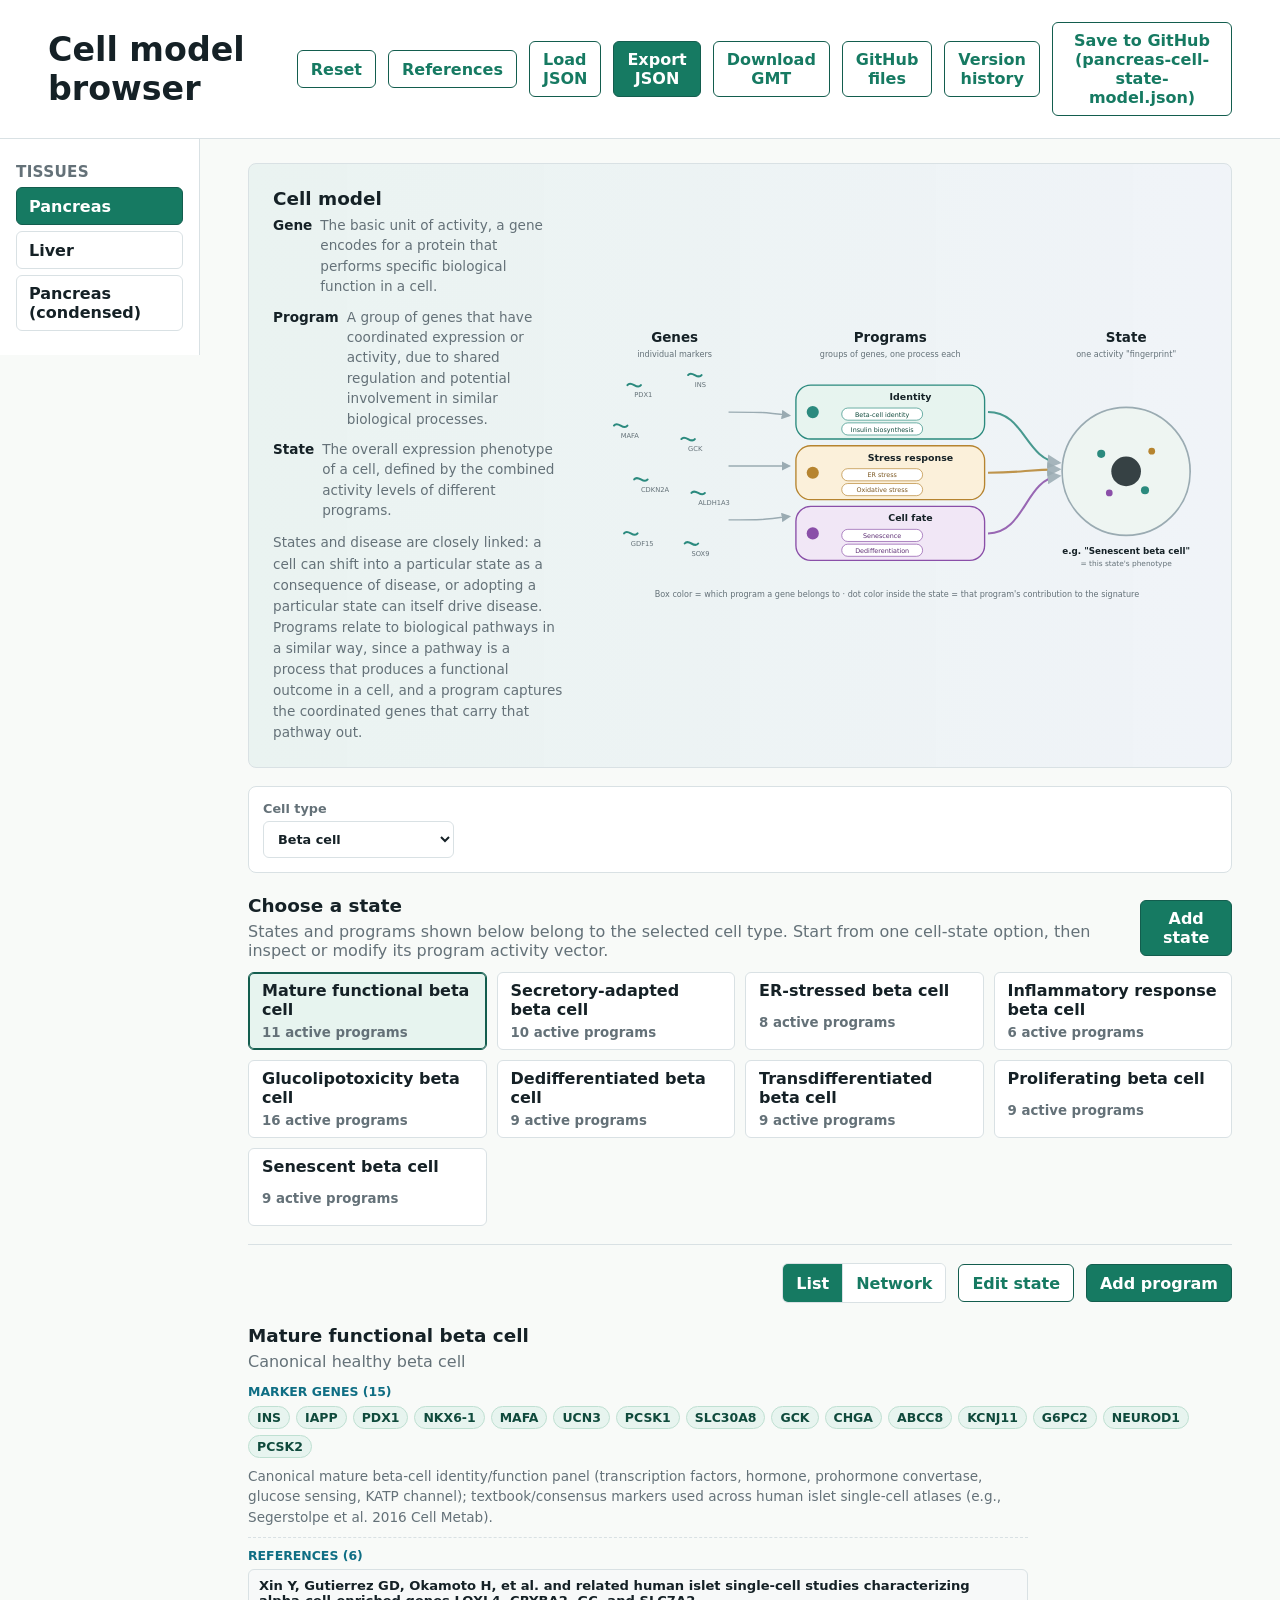
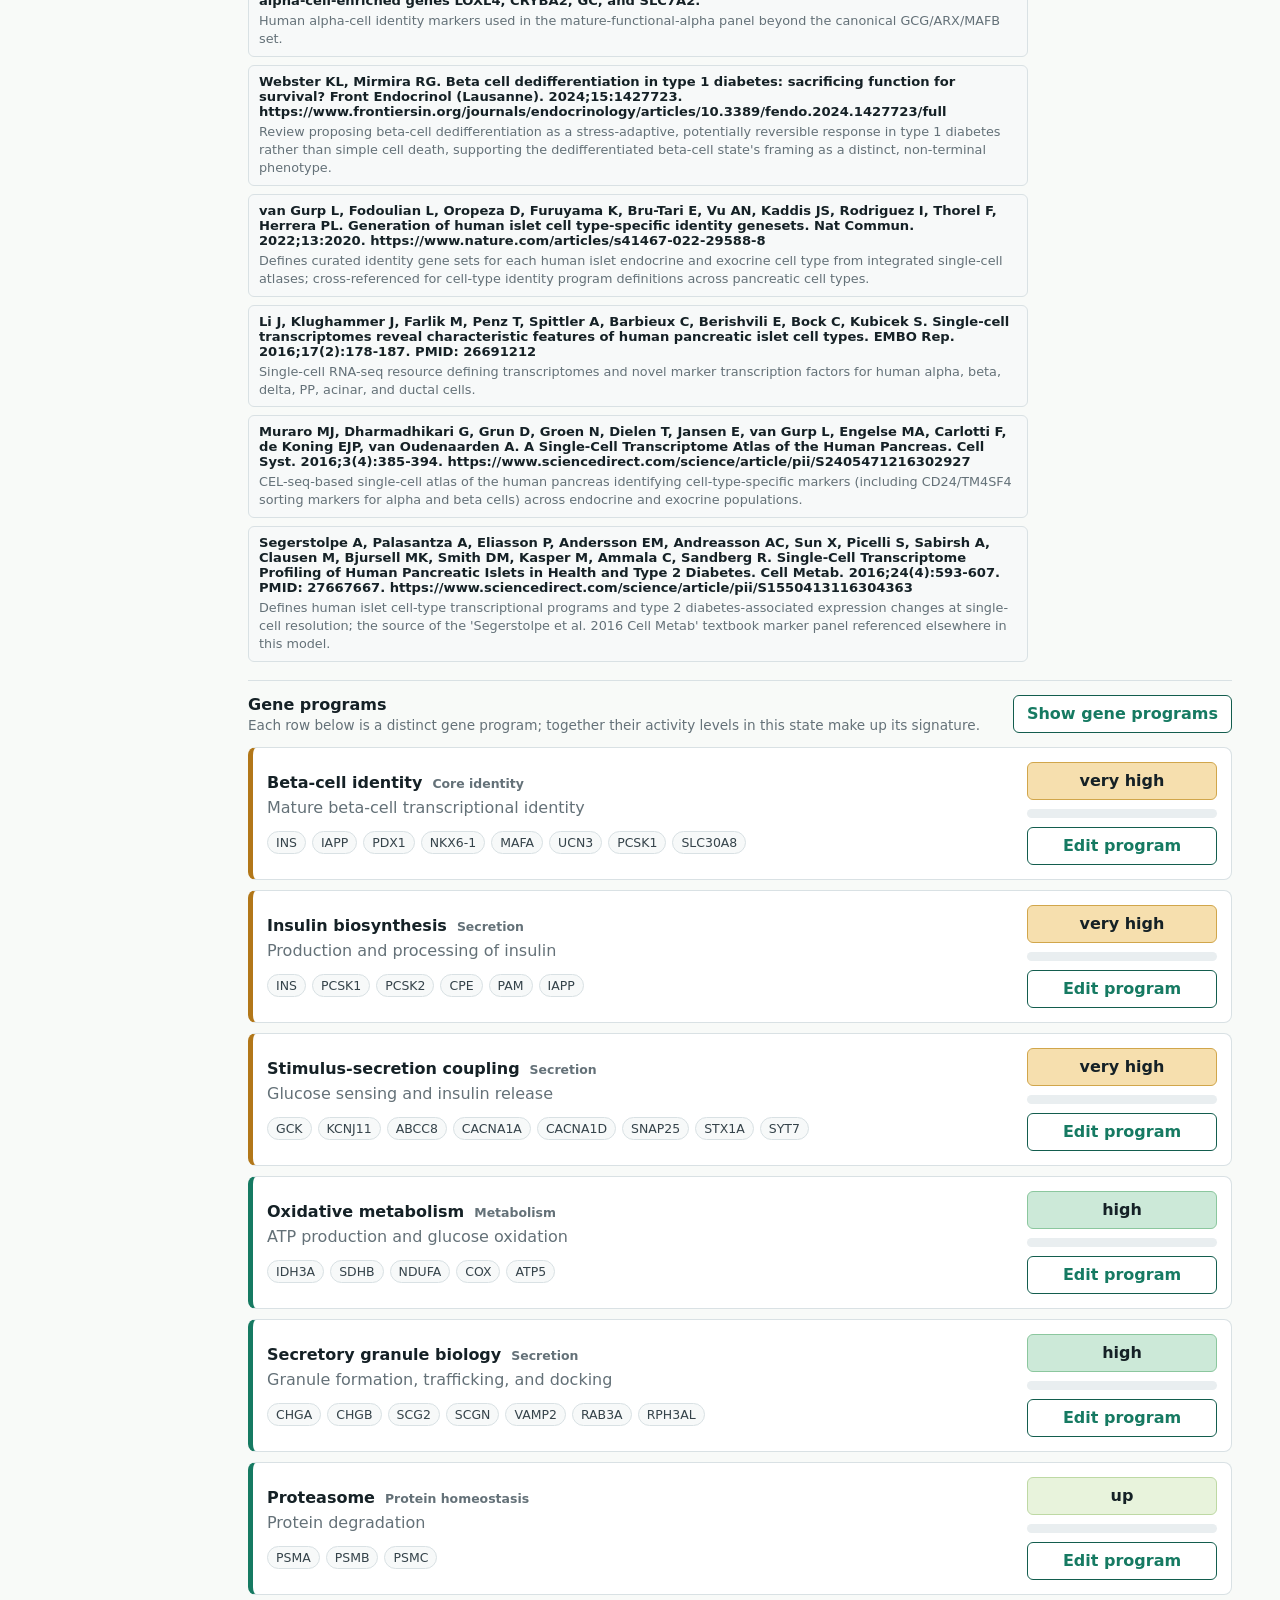
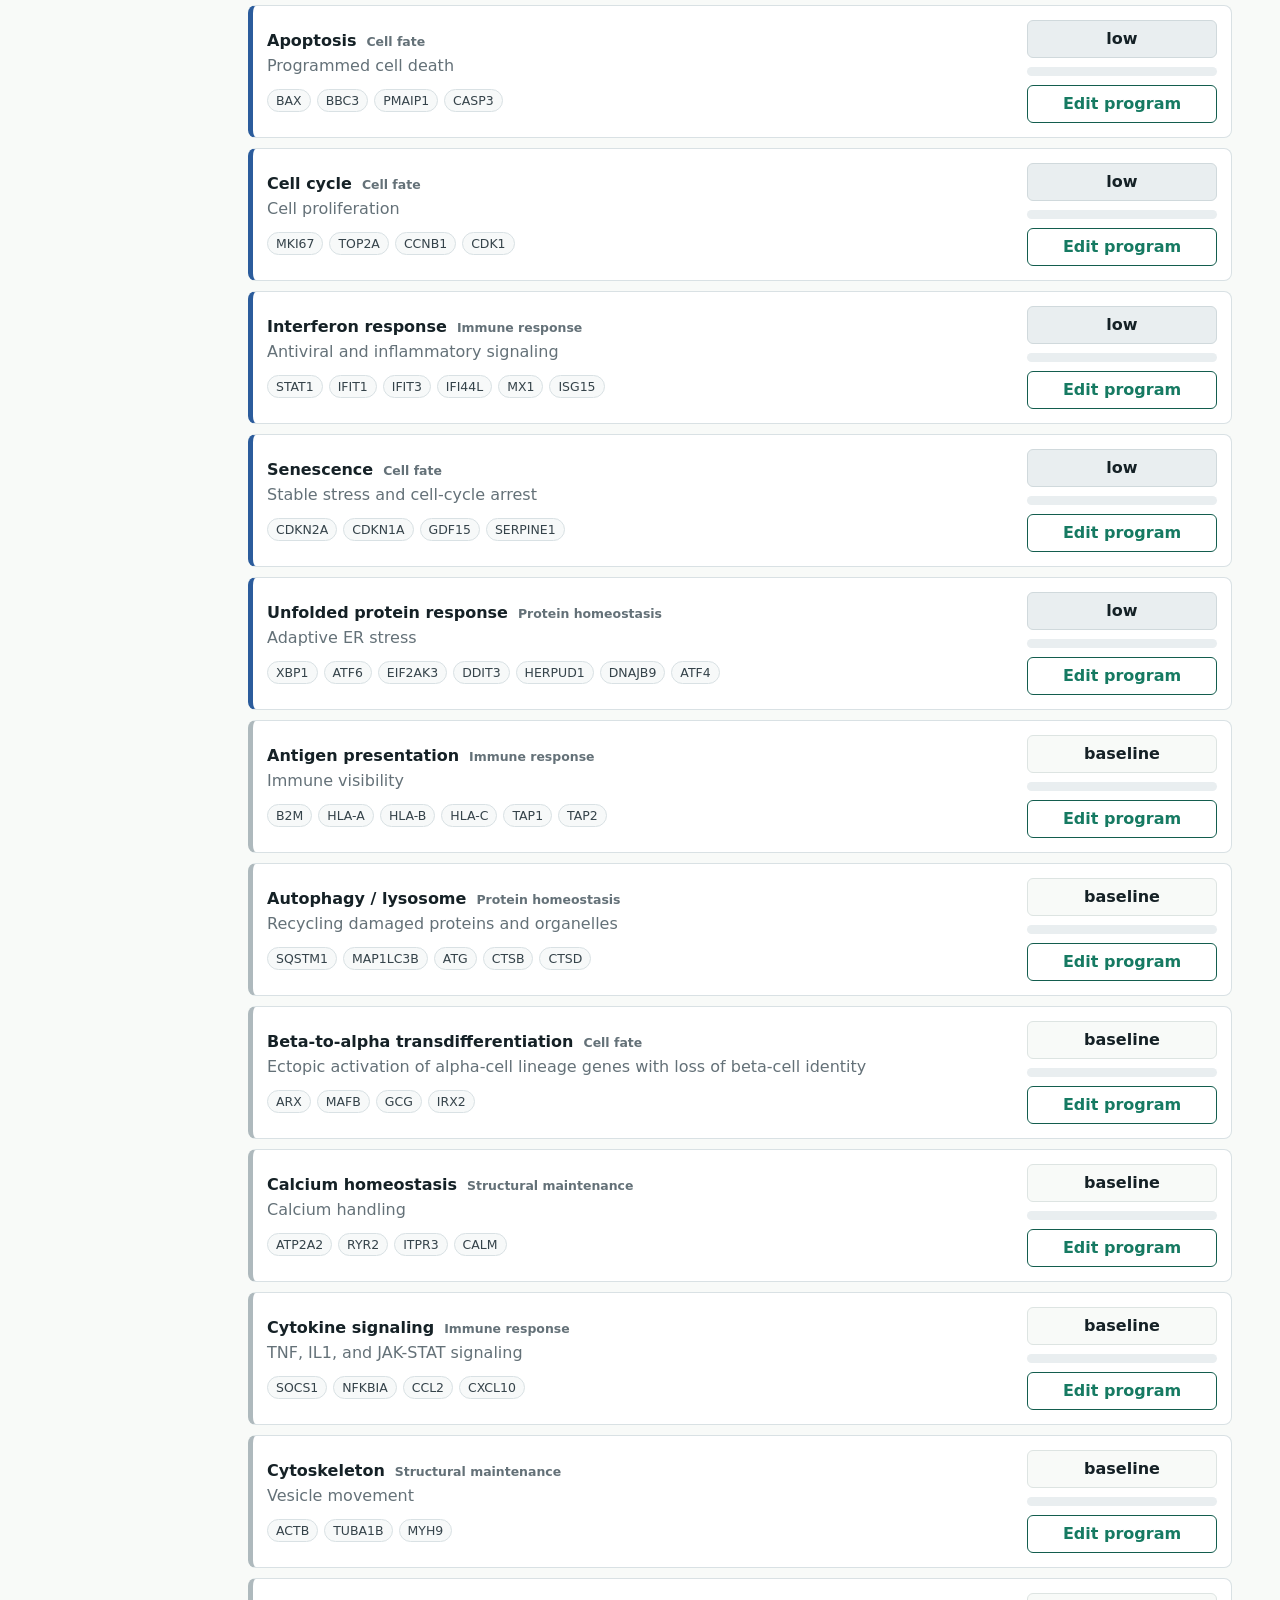
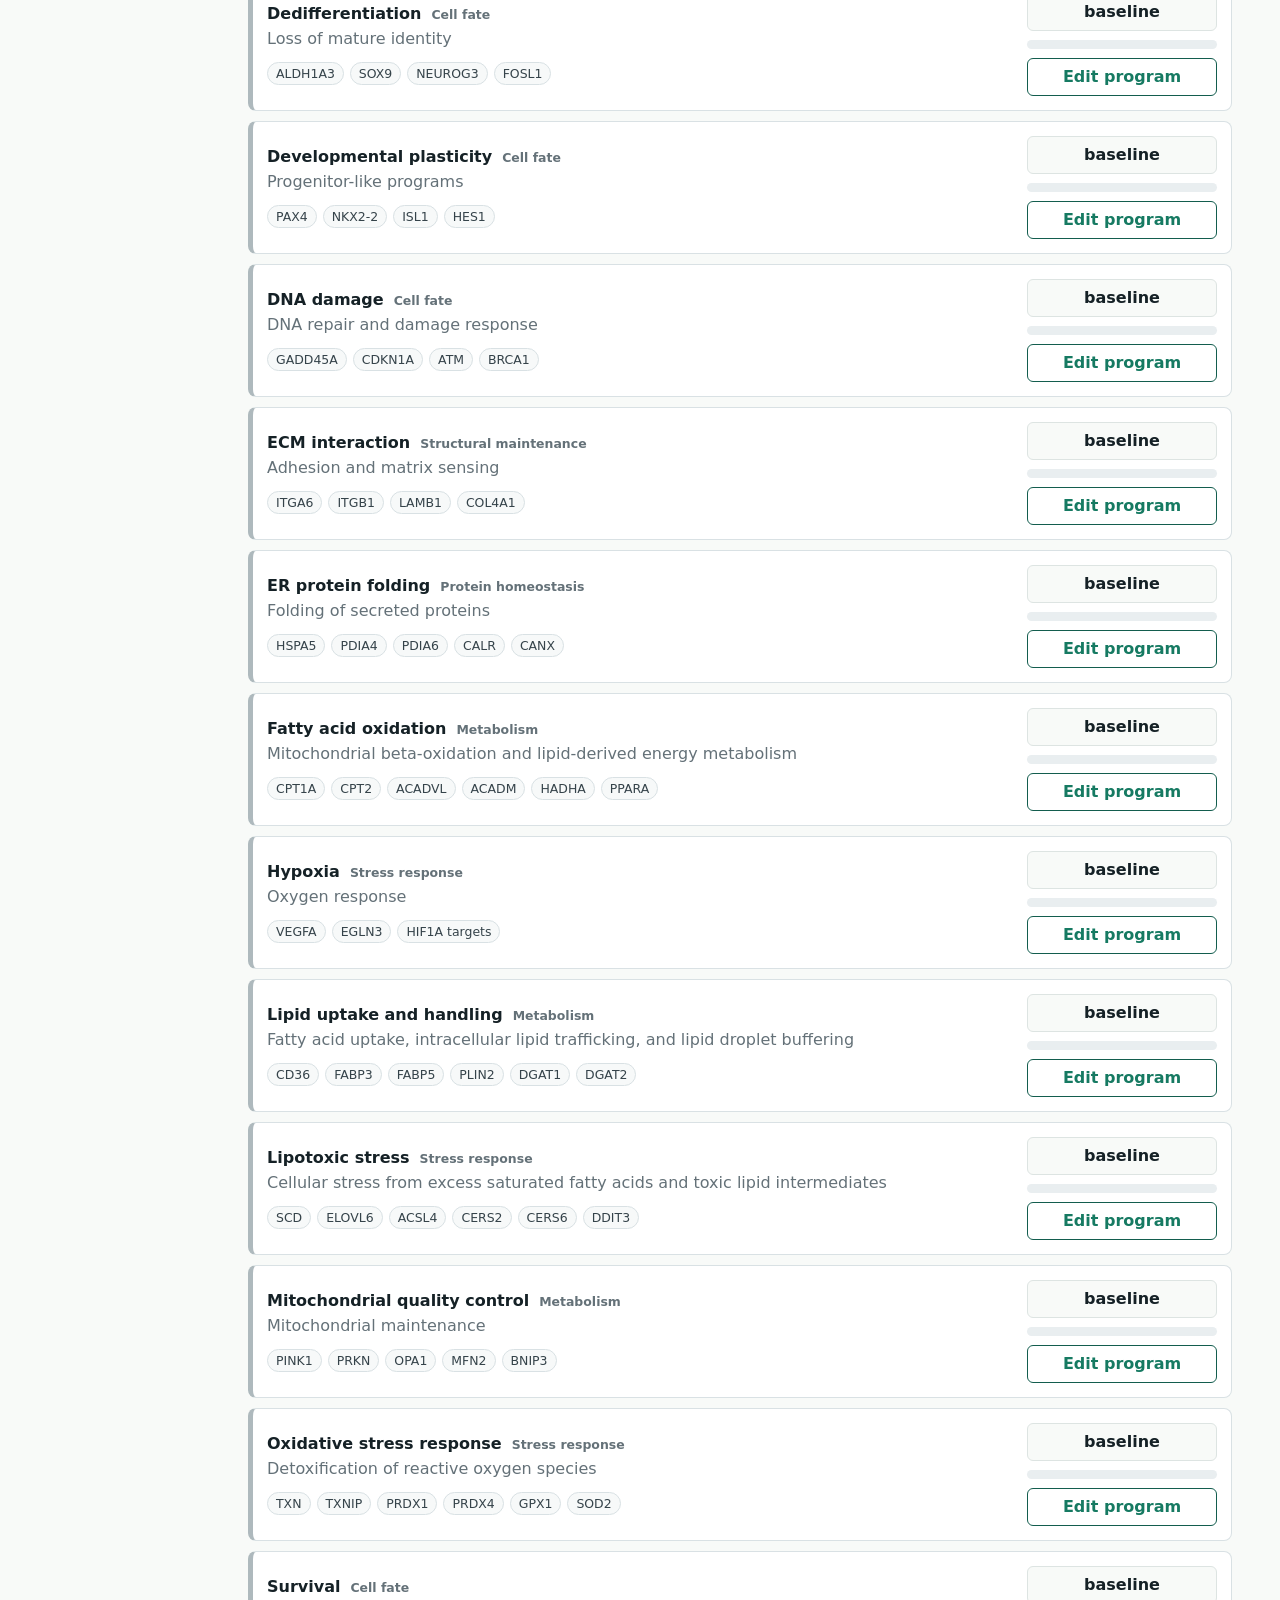
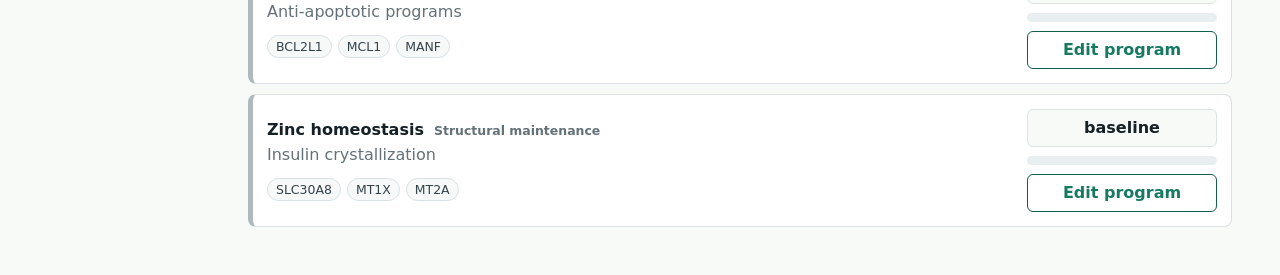
==== commit 11656f7e: "Collapse gene programs list by default with a Show/Hide toggle" ====
--- a/cell_model_browser.html
+++ b/cell_model_browser.html
@@ -883,6 +883,10 @@
 }
 
 .programs-heading {
+  display: flex;
+  align-items: center;
+  justify-content: space-between;
+  gap: 16px;
   margin-top: 18px;
   padding-top: 14px;
   border-top: 1px solid var(--line);
@@ -1294,10 +1298,13 @@
           </div>
         </div>
         <div class="programs-heading">
-          <h3>Gene programs</h3>
-          <p>Each row below is a distinct gene program; together their activity levels in this state make up its signature.</p>
+          <div>
+            <h3>Gene programs</h3>
+            <p>Each row below is a distinct gene program; together their activity levels in this state make up its signature.</p>
+          </div>
+          <button id="toggleProgramsList" class="ghost" type="button" aria-expanded="false">Show gene programs</button>
         </div>
-        <div id="programActivityList" class="program-activity-list"></div>
+        <div id="programActivityList" class="program-activity-list hidden"></div>
         <div id="networkView" class="network-view hidden">
           <div class="network-toolbar">
             <button id="expandAllPrograms" class="ghost" type="button">Expand all genes</button>
@@ -2646,6 +2653,11 @@
 let editingReferenceIndex = null;
 let selectedStateId = currentCellType()?.states[0]?.id || null;
 let viewMode = "list";
+// The gene-programs list is long for cell types with many programs, so it
+// starts collapsed and only renders once the user explicitly asks to see
+// it -- this preference persists as they browse between states/cell types
+// within the session, and only changes via the toggle button itself.
+let programsListExpanded = false;
 let expandedProgramIds = new Set();
 let githubToken = safeGetItem(GITHUB_TOKEN_KEY) || null;
 let githubFile = null; // { path, sha, name } for whichever repo file was last loaded
@@ -2659,6 +2671,7 @@
   selectedStatePhenotype: document.querySelector("#selectedStatePhenotype"),
   selectedStateMarkers: document.querySelector("#selectedStateMarkers"),
   programActivityList: document.querySelector("#programActivityList"),
+  toggleProgramsList: document.querySelector("#toggleProgramsList"),
   viewModeList: document.querySelector("#viewModeList"),
   viewModeNetwork: document.querySelector("#viewModeNetwork"),
   networkView: document.querySelector("#networkView"),
@@ -2740,6 +2753,10 @@
   viewMode = "network";
   render();
 });
+els.toggleProgramsList.addEventListener("click", () => {
+  programsListExpanded = !programsListExpanded;
+  render();
+});
 els.expandAllPrograms.addEventListener("click", () => {
   filteredPrograms().forEach((program) => expandedProgramIds.add(program.id));
   render();
@@ -3086,7 +3103,8 @@
     els.selectedStateMarkers.innerHTML = "";
     els.programActivityList.innerHTML = "";
     els.networkView.classList.add("hidden");
-    els.programActivityList.classList.remove("hidden");
+    els.programActivityList.classList.add("hidden");
+    els.toggleProgramsList.hidden = true;
     els.networkSvg.innerHTML = "";
     return;
   }
@@ -3105,8 +3123,14 @@
 
   els.viewModeList.setAttribute("aria-pressed", String(viewMode === "list"));
   els.viewModeNetwork.setAttribute("aria-pressed", String(viewMode === "network"));
-  els.programActivityList.classList.toggle("hidden", viewMode !== "list");
+  els.programActivityList.classList.toggle("hidden", viewMode !== "list" || !programsListExpanded);
   els.networkView.classList.toggle("hidden", viewMode !== "network");
+
+  // The expand/collapse toggle only applies to the list view -- network view
+  // has its own always-visible toolbar, so hide the toggle button there.
+  els.toggleProgramsList.hidden = viewMode !== "list";
+  els.toggleProgramsList.textContent = programsListExpanded ? "Hide gene programs" : "Show gene programs";
+  els.toggleProgramsList.setAttribute("aria-expanded", String(programsListExpanded));
 
   if (viewMode === "network") {
     renderNetworkView(cellType, state, programs);
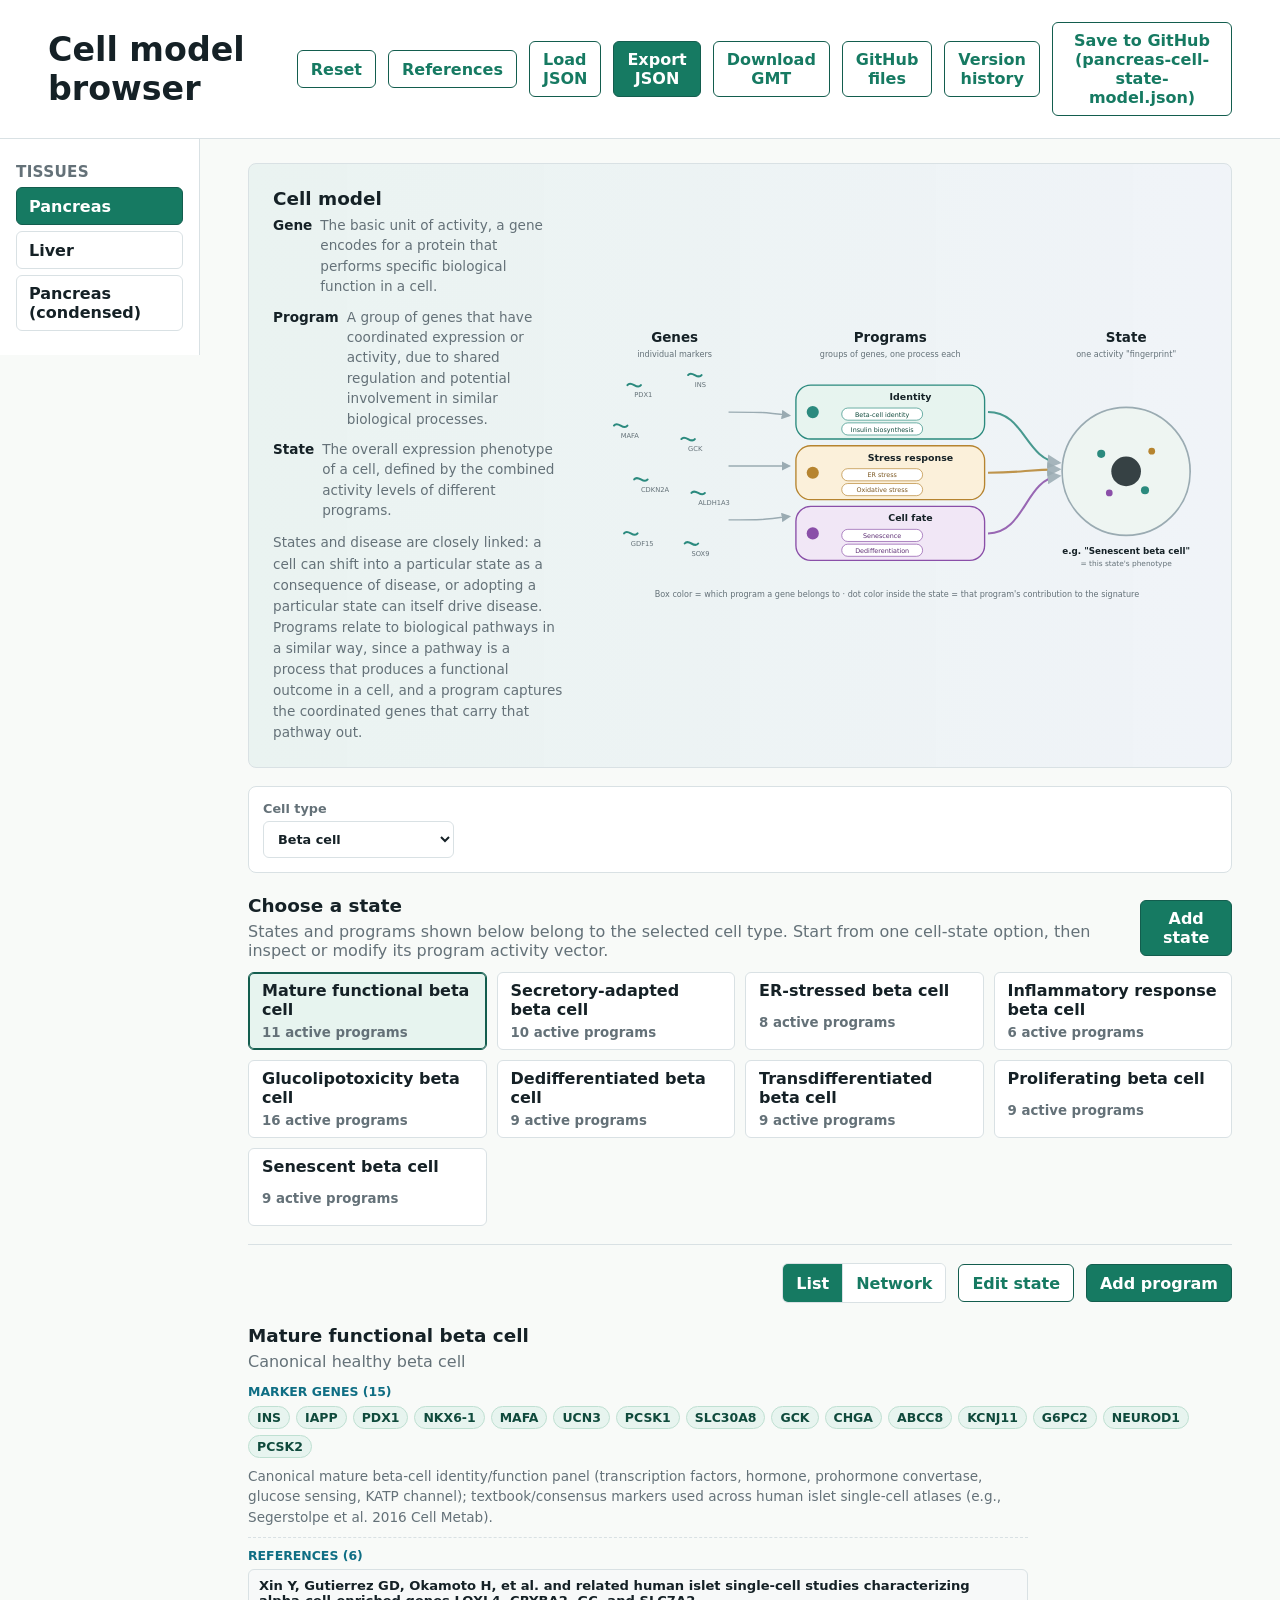
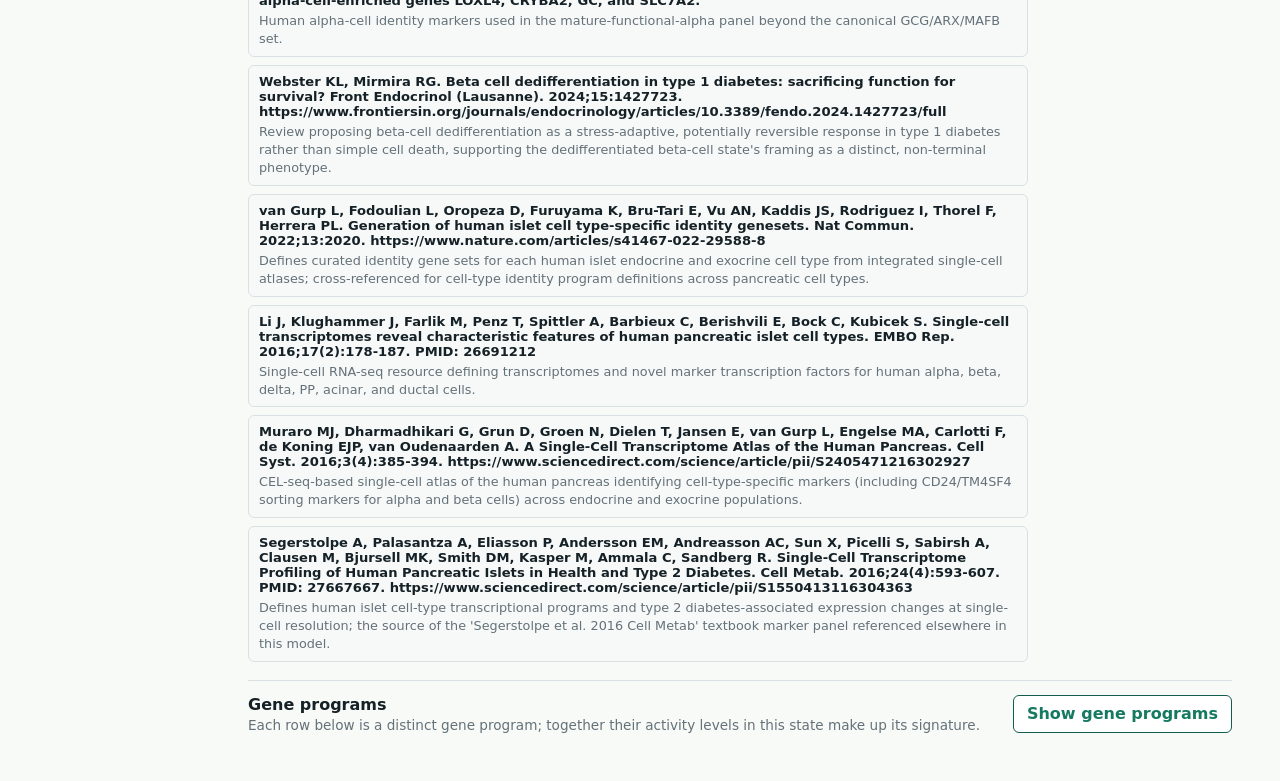
==== commit 9fb3a9ec: "Fix CSS specificity bug where .hidden was overridden by .program-activity-list's display:grid" ====
--- a/cell_model_browser.html
+++ b/cell_model_browser.html
@@ -386,6 +386,14 @@
   display: grid;
   gap: 10px;
   margin-top: 14px;
+}
+
+/* .hidden and .program-activity-list are both single-class selectors, so
+   without this higher-specificity override, .program-activity-list's own
+   `display: grid` (declared later in this file) would win the cascade over
+   .hidden's `display: none` and the list would stay visible. */
+#programActivityList.hidden {
+  display: none;
 }
 
 .program-row {
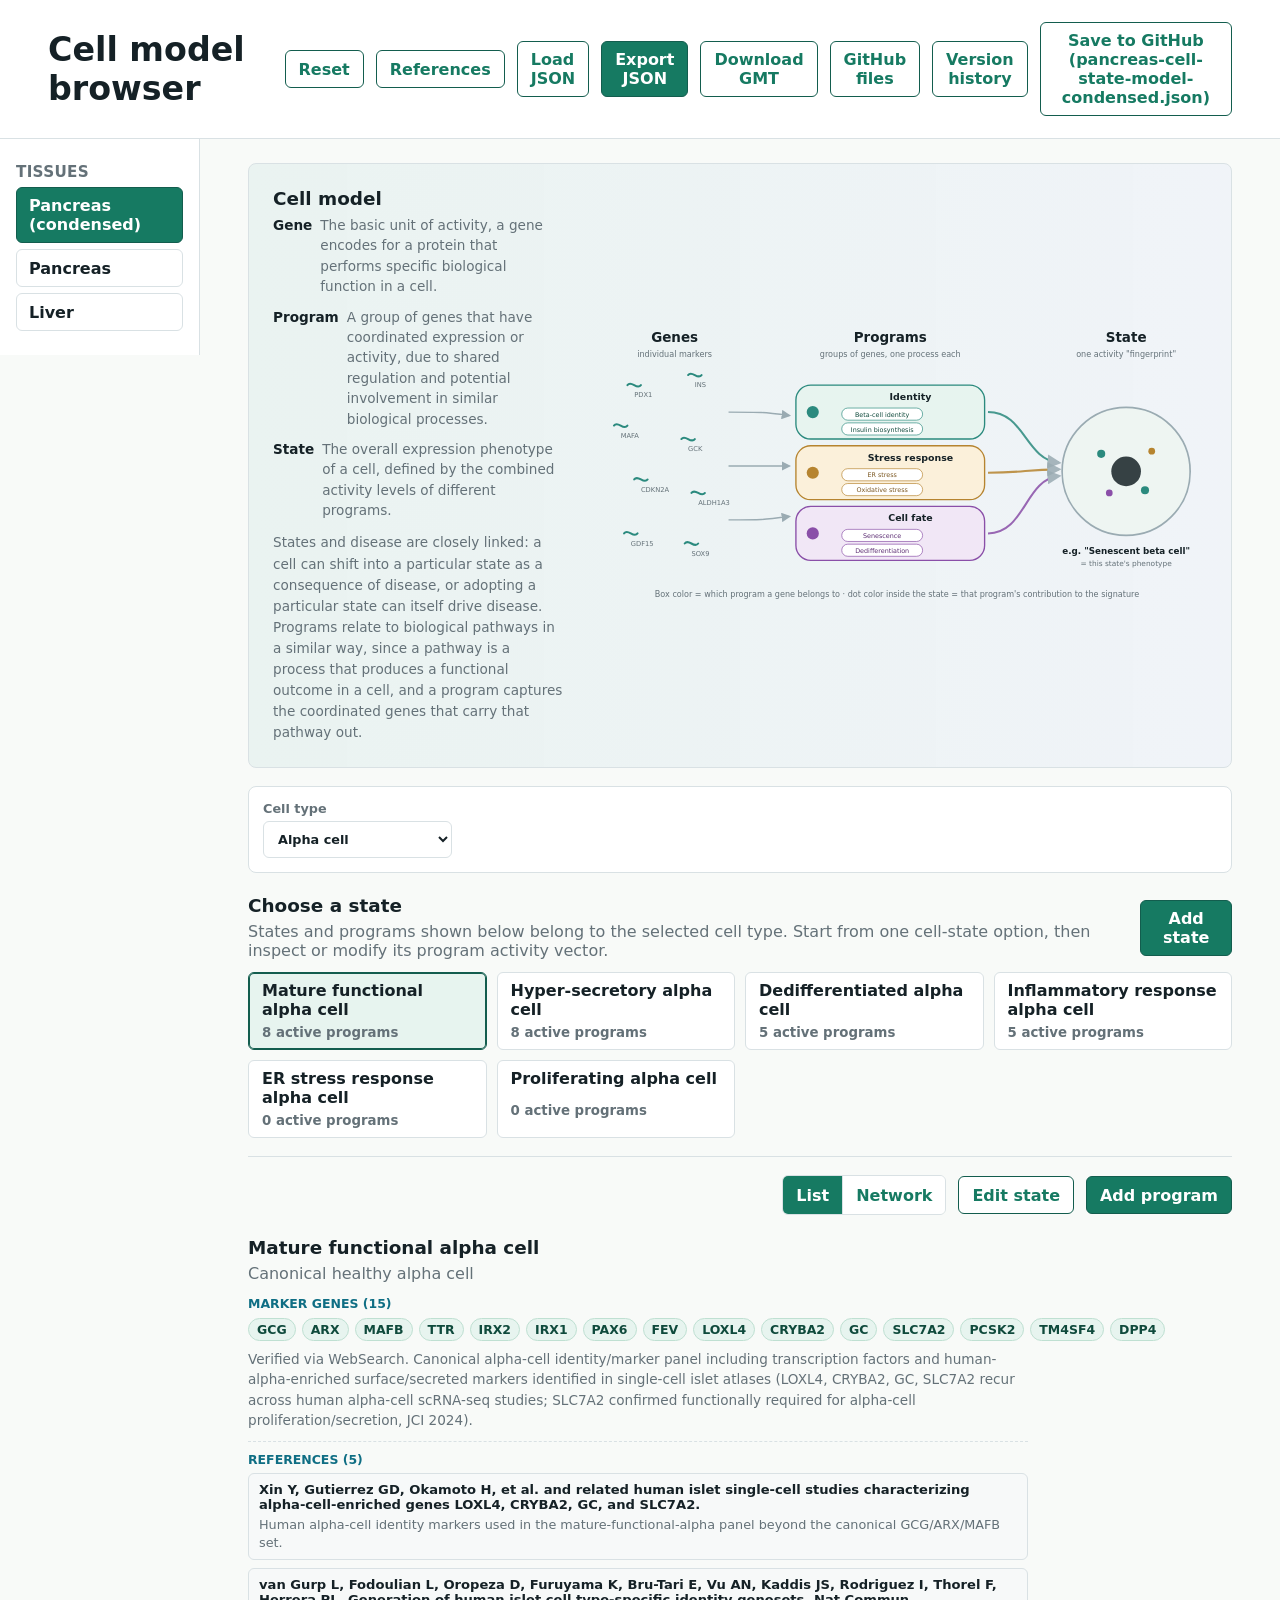
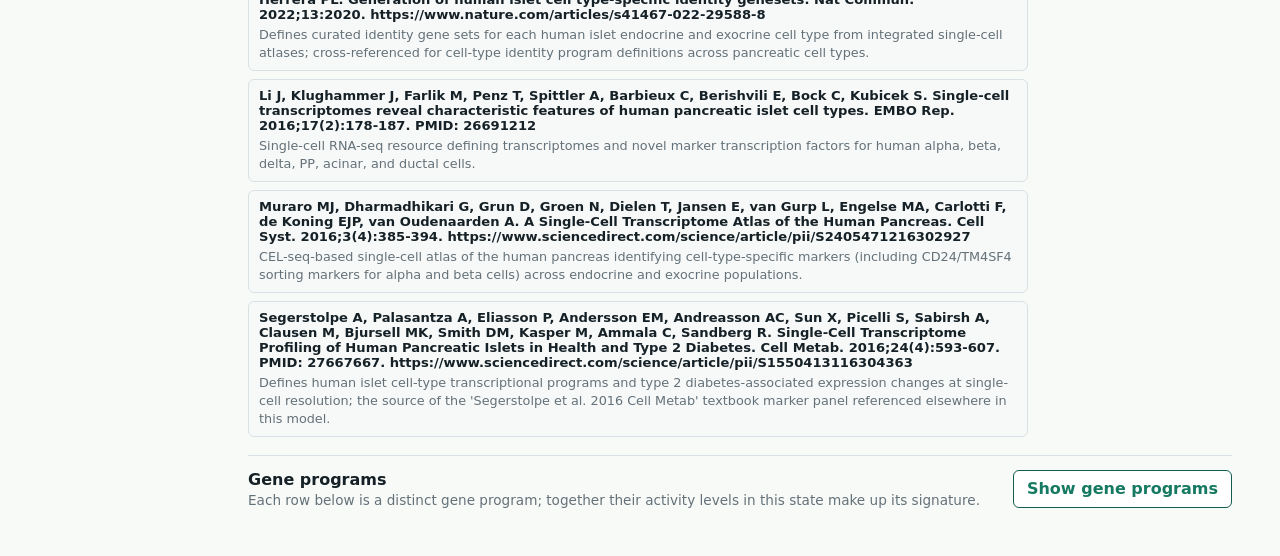
==== commit bba5d262: "Move Pancreas (condensed) to top of sidebar and make it the default tissue" ====
--- a/cell_model_browser.html
+++ b/cell_model_browser.html
@@ -1420,9 +1420,9 @@
 // Add an entry here (plus the JSON file in the repo root) to make a new
 // tissue selectable -- no other code changes needed.
 const TISSUES = [
+  { id: "pancreas-condensed", name: "Pancreas (condensed)", file: "pancreas-cell-state-model-condensed.json" },
   { id: "pancreas", name: "Pancreas", file: "pancreas-cell-state-model.json" },
-  { id: "liver", name: "Liver", file: "liver-cell-state-model.json" },
-  { id: "pancreas-condensed", name: "Pancreas (condensed)", file: "pancreas-cell-state-model-condensed.json" }
+  { id: "liver", name: "Liver", file: "liver-cell-state-model.json" }
 ];
 const ACTIVE_TISSUE_KEY = "cell-model-browser-active-tissue";
 
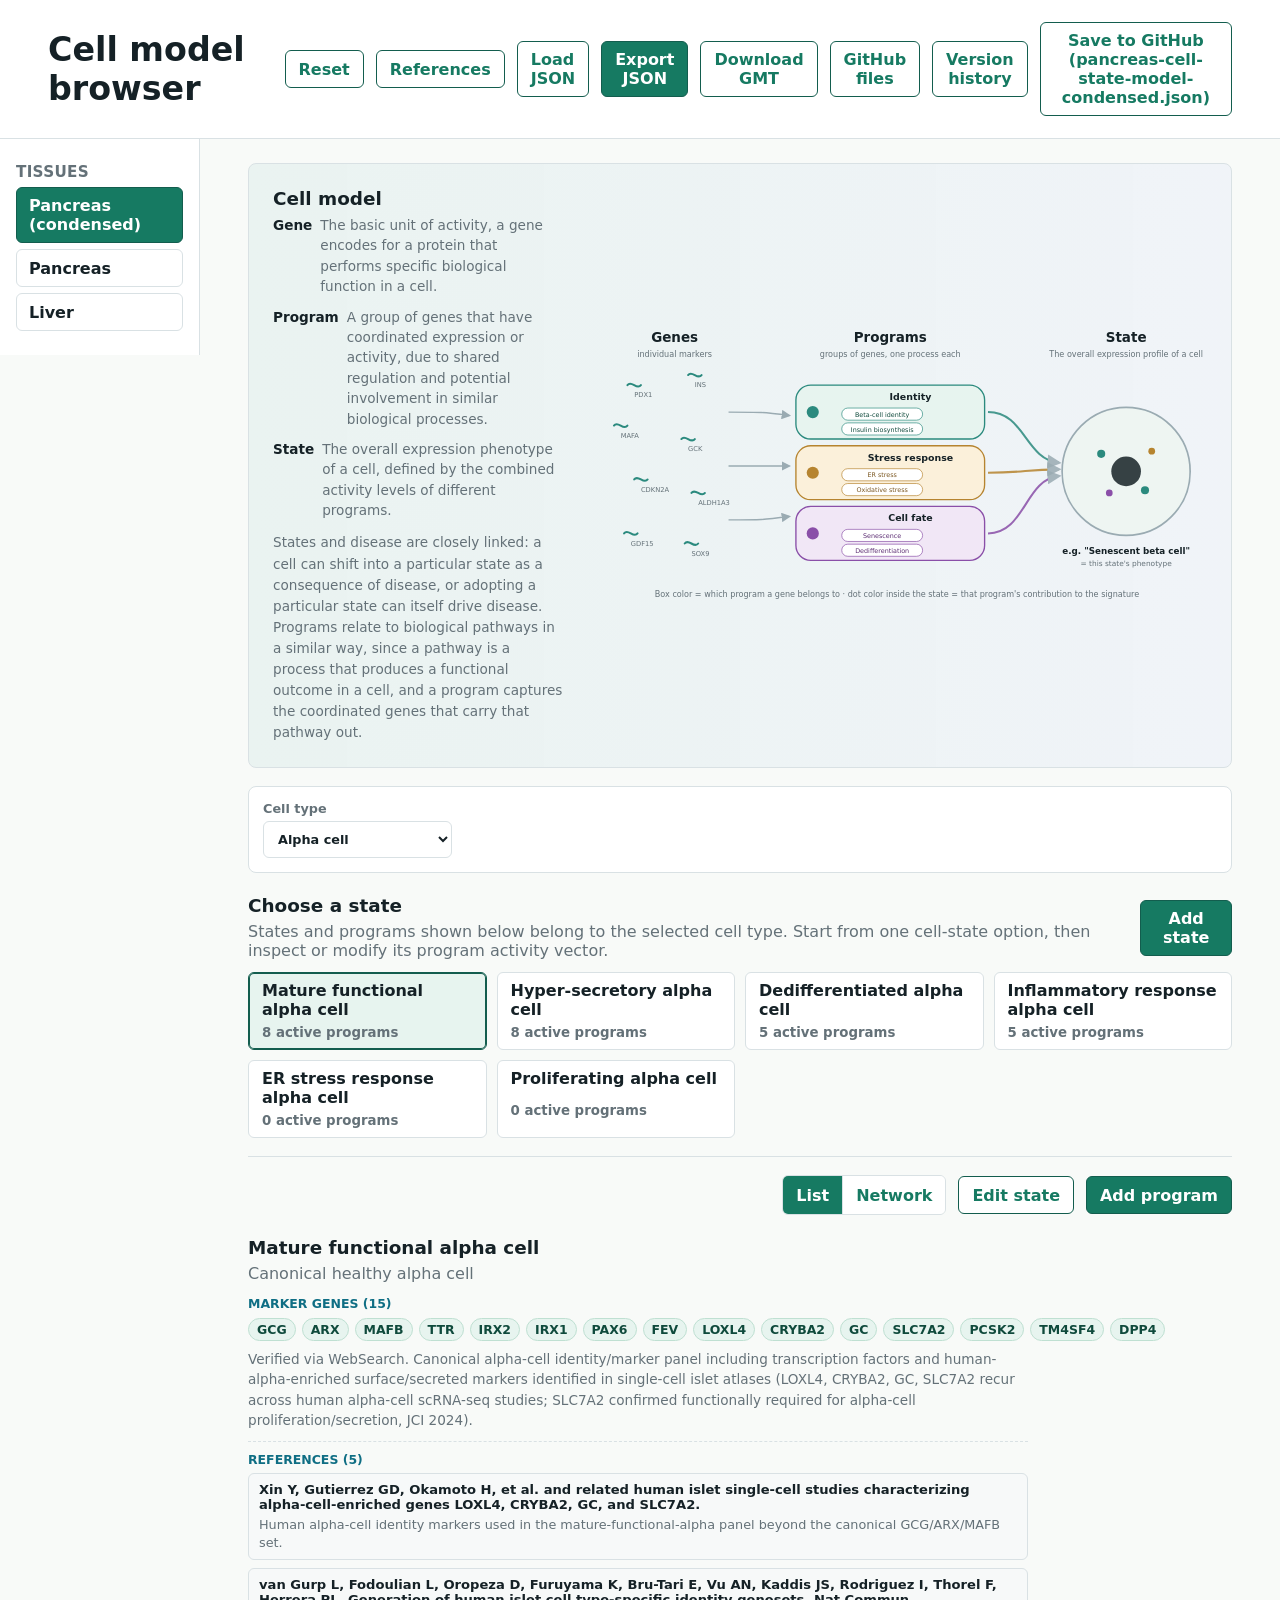
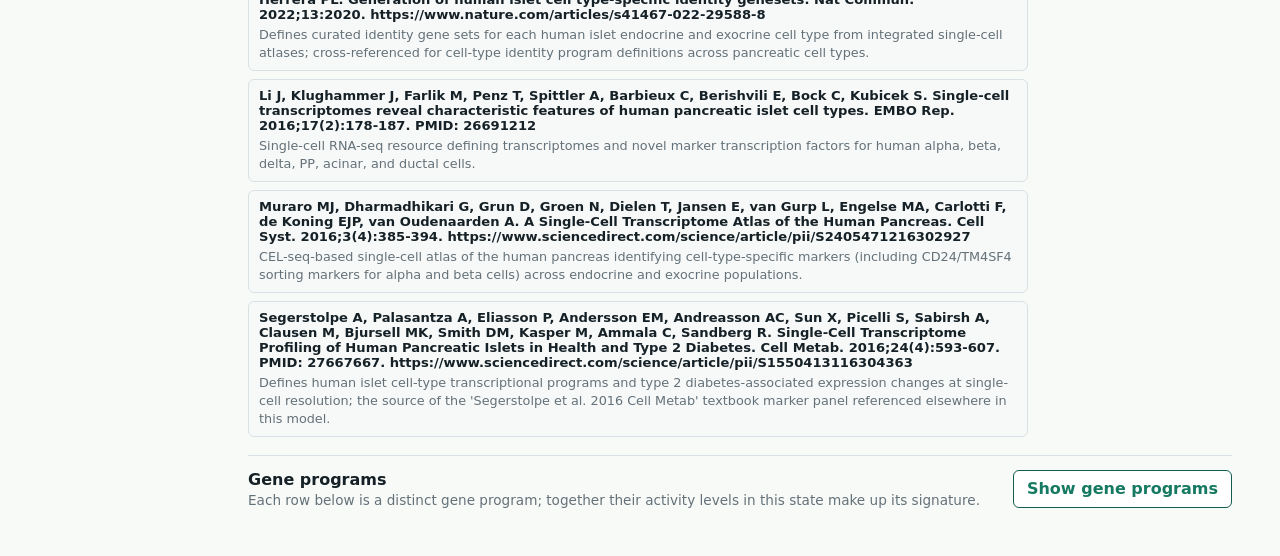
==== commit ad049d41: "Change State diagram caption to 'The overall expression profile of a cell'" ====
--- a/cell_model_browser.html
+++ b/cell_model_browser.html
@@ -1253,7 +1253,7 @@
             <path d="M595,330 C650,330 650,250 700,245" fill="none" stroke="#8a4fa8" stroke-width="3" marker-end="url(#gpsArrow)" opacity="0.85"></path>
 
             <text x="800" y="46" text-anchor="middle" font-weight="700" font-size="20" fill="#152126">State</text>
-            <text x="800" y="68" text-anchor="middle" font-size="12" fill="#647178">one activity "fingerprint"</text>
+            <text x="800" y="68" text-anchor="middle" font-size="12" fill="#647178">The overall expression profile of a cell</text>
 
             <g>
               <circle cx="800" cy="238" r="95" fill="#eef5f2" stroke="#9aabb2" stroke-width="2.5"></circle>
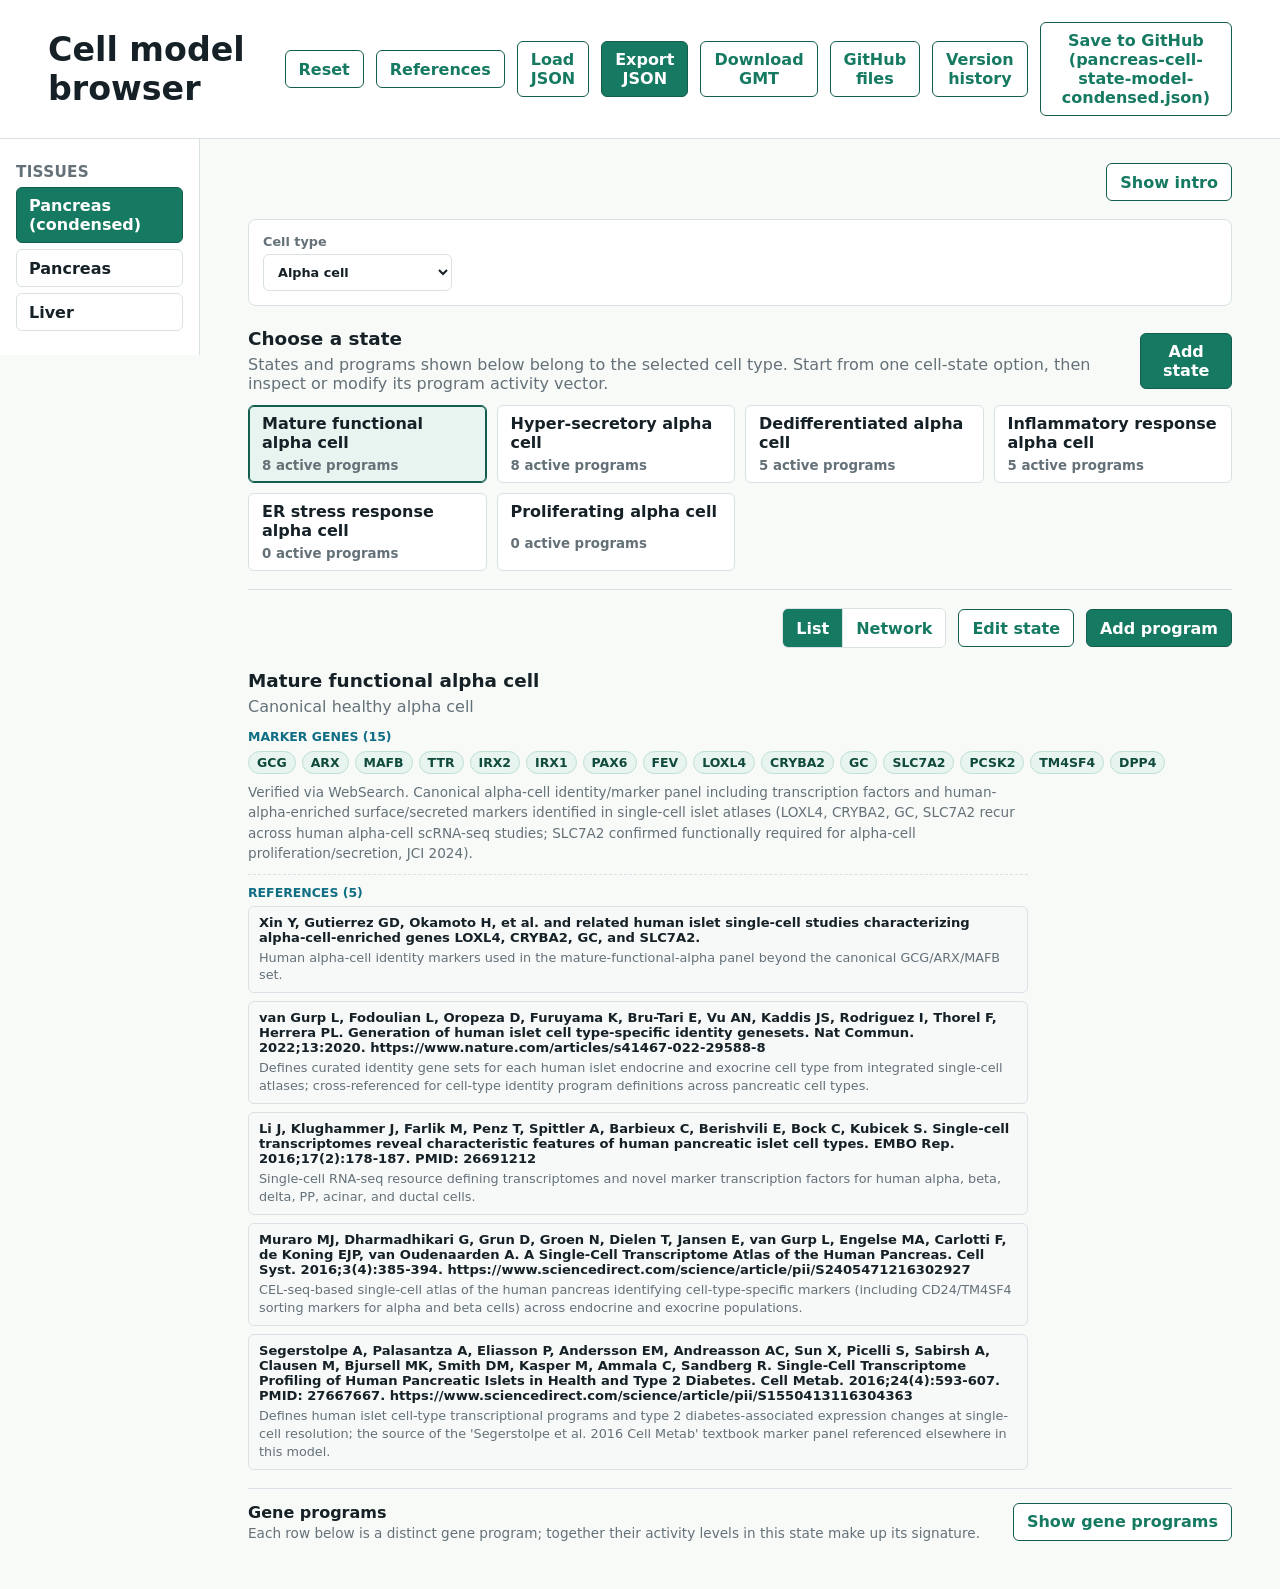
==== commit c4f04105: "Collapse intro section/graphic by default with a Show/Hide toggle" ====
--- a/cell_model_browser.html
+++ b/cell_model_browser.html
@@ -201,6 +201,19 @@
   display: flex;
   align-items: center;
   gap: 12px;
+}
+
+.intro-toggle-row {
+  display: flex;
+  justify-content: flex-end;
+  margin-bottom: 14px;
+}
+
+/* Higher-specificity override so .summary-band's own `display: grid` can't
+   win a cascade tie against the generic .hidden utility class (same bug
+   pattern as the gene-programs list -- see #programActivityList.hidden). */
+#summaryBand.hidden {
+  display: none;
 }
 
 .summary-band {
@@ -1150,7 +1163,10 @@
       </aside>
 
       <main>
-      <section class="summary-band">
+      <div class="intro-toggle-row">
+        <button id="toggleIntro" class="ghost" type="button" aria-expanded="false">Show intro</button>
+      </div>
+      <section id="summaryBand" class="summary-band hidden">
         <div class="summary-text">
           <h2>Cell model</h2>
           <dl class="concept-definitions">
@@ -2680,6 +2696,8 @@
   selectedStateMarkers: document.querySelector("#selectedStateMarkers"),
   programActivityList: document.querySelector("#programActivityList"),
   toggleProgramsList: document.querySelector("#toggleProgramsList"),
+  toggleIntro: document.querySelector("#toggleIntro"),
+  summaryBand: document.querySelector("#summaryBand"),
   viewModeList: document.querySelector("#viewModeList"),
   viewModeNetwork: document.querySelector("#viewModeNetwork"),
   networkView: document.querySelector("#networkView"),
@@ -2765,6 +2783,13 @@
   programsListExpanded = !programsListExpanded;
   render();
 });
+els.toggleIntro.addEventListener("click", () => {
+  // The intro band is static markup (not touched by render()), so this can
+  // just toggle the DOM directly rather than going through app state.
+  const expanded = !els.summaryBand.classList.toggle("hidden");
+  els.toggleIntro.textContent = expanded ? "Hide intro" : "Show intro";
+  els.toggleIntro.setAttribute("aria-expanded", String(expanded));
+});
 els.expandAllPrograms.addEventListener("click", () => {
   filteredPrograms().forEach((program) => expandedProgramIds.add(program.id));
   render();
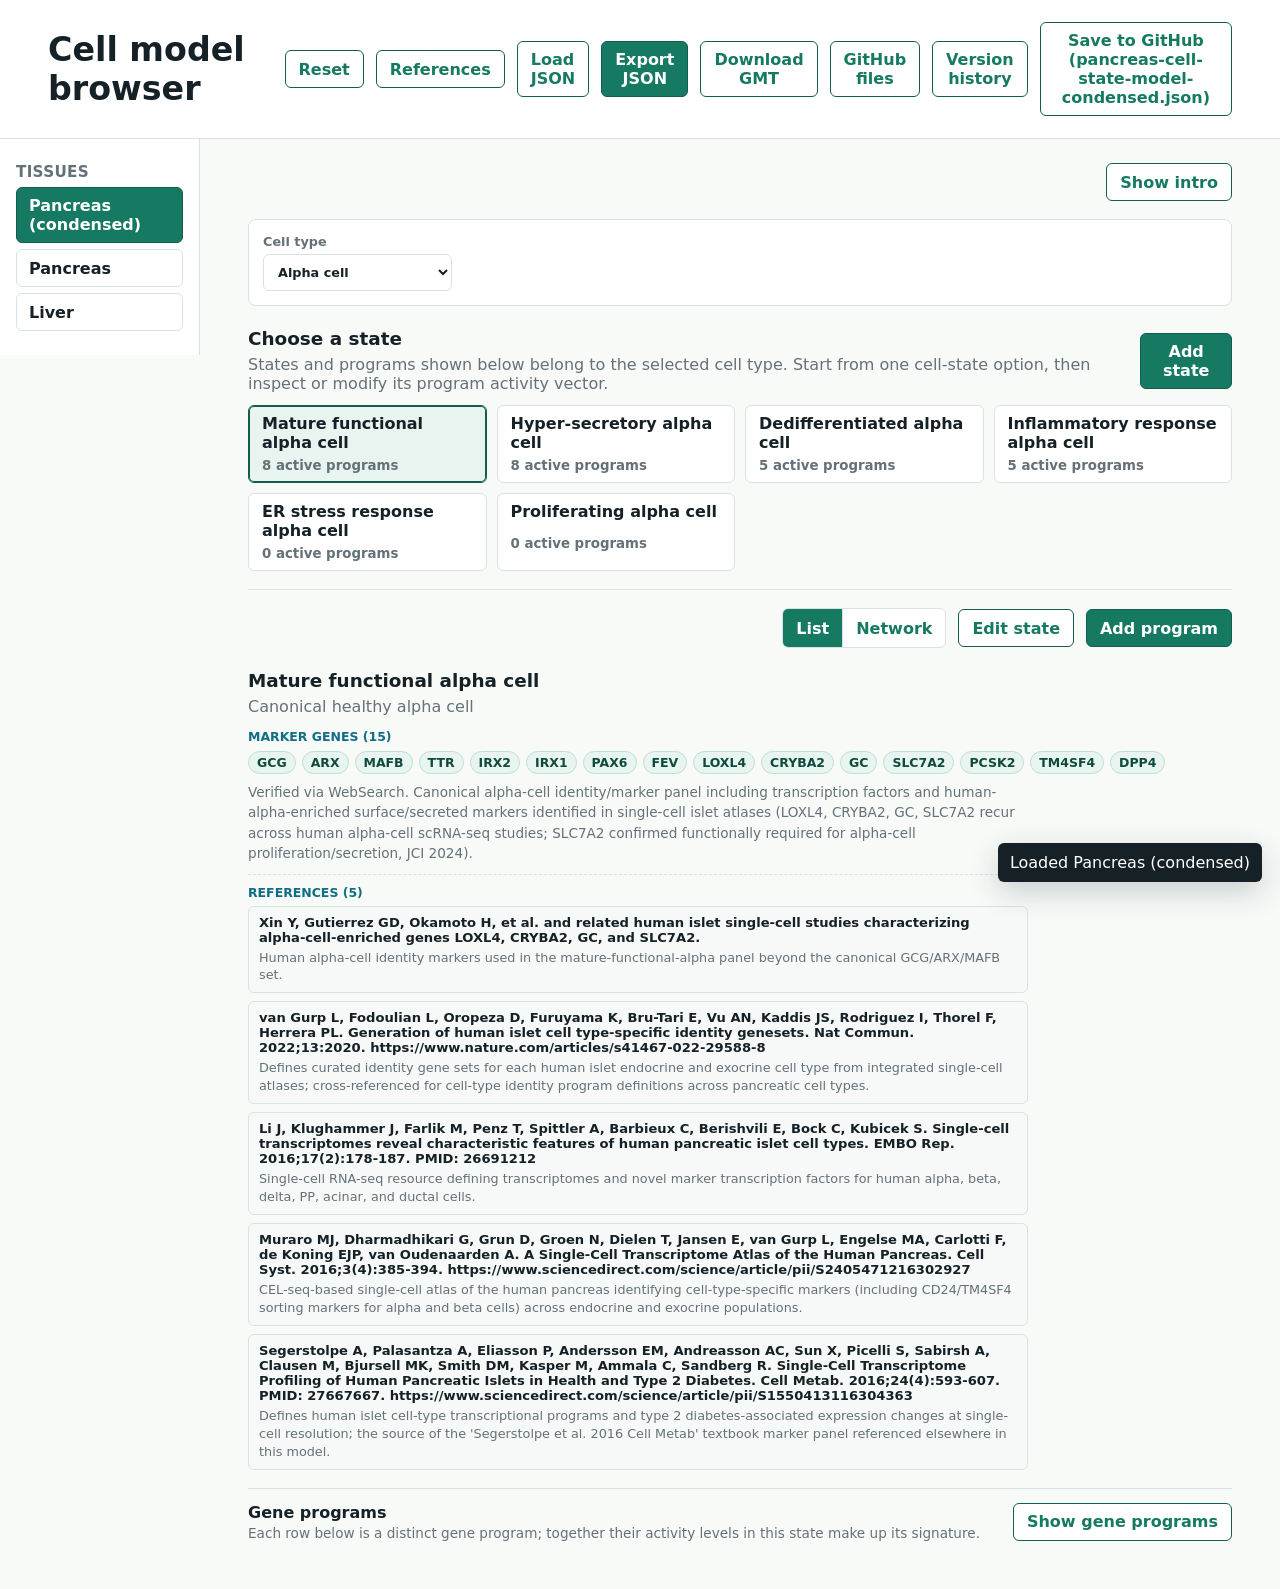
==== commit 9fa8fcfa: "GMT export: add cell_type=<name> tag to each gene set's description field" ====
--- a/cell_model_browser.html
+++ b/cell_model_browser.html
@@ -3675,8 +3675,11 @@
 // used by GSEA/MSigDB-style tools: one gene set per line, formatted as
 // <set name>\t<description>\t<gene1>\t<gene2>...  Each cell state's marker
 // gene panel becomes one gene set, named "<Cell type>_<State>" so sets stay
-// unique and identifiable once loaded into an external tool. States with no
-// marker genes are skipped rather than emitted as empty/invalid gene sets.
+// unique and identifiable once loaded into an external tool. The description
+// field carries the state's phenotype text plus a "cell_type=<Cell type>"
+// tag, so the parent cell type is always recoverable from the description
+// alone even after the set name has been tokenized. States with no marker
+// genes are skipped rather than emitted as empty/invalid gene sets.
 function buildGmtContent() {
   const lines = [];
   model.cellTypes.forEach((cellType) => {
@@ -3684,7 +3687,9 @@
       const genes = Array.isArray(state.genes) ? state.genes.map((gene) => clean(gene)).filter(Boolean) : [];
       if (genes.length === 0) return;
       const setName = gmtToken(`${cellType.name}_${state.name}`);
-      const description = clean(state.phenotype) || cellType.name || "";
+      const phenotype = clean(state.phenotype);
+      const cellTypeTag = `cell_type=${clean(cellType.name) || ""}`;
+      const description = phenotype ? `${phenotype}; ${cellTypeTag}` : cellTypeTag;
       lines.push([setName, description, ...genes].join("\t"));
     });
   });
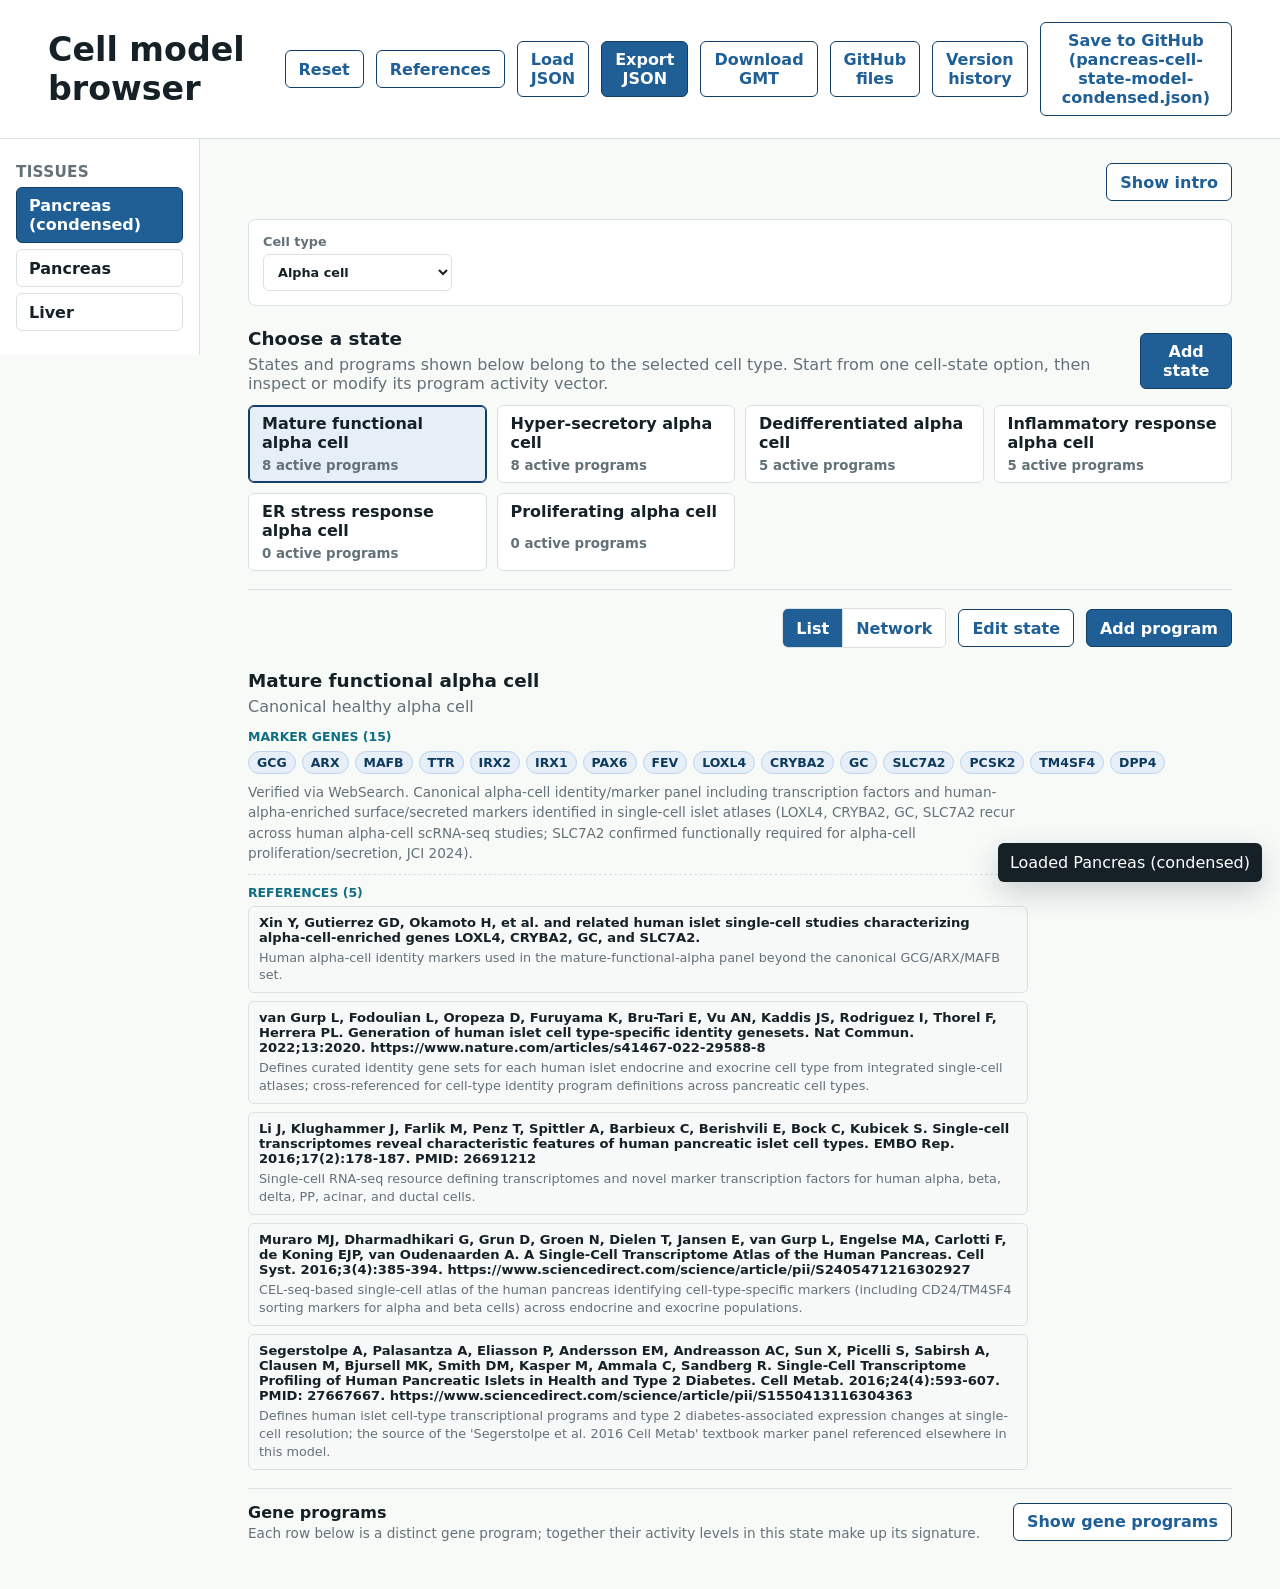
==== commit 34d93b25: "Switch UI accent color from green to blue (buttons, focus/selected states, badges); leave network vi" ====
--- a/cell_model_browser.html
+++ b/cell_model_browser.html
@@ -17,6 +17,14 @@
   --red: #b64236;
   --blue: #2b5c9c;
   --gray: #e9eef0;
+  /* UI accent (buttons, focus/selected states, highlights). Kept separate
+     from --green/--blue above, which stay reserved for the network view's
+     up/down activity-tone data coding. */
+  --accent: #1f5f96;
+  --accent-dark: #123f66;
+  --accent-light: #e6eef8;
+  --accent-light-border: #bcd4ec;
+  --accent-text: #0d3a5c;
   font-family: Inter, ui-sans-serif, system-ui, -apple-system, BlinkMacSystemFont, "Segoe UI", sans-serif;
 }
 
@@ -38,8 +46,8 @@
 }
 
 button {
-  border: 1px solid #135d4e;
-  background: var(--green);
+  border: 1px solid var(--accent-dark);
+  background: var(--accent);
   color: white;
   min-height: 38px;
   padding: 8px 13px;
@@ -54,7 +62,7 @@
   place-items: center;
   min-height: 38px;
   padding: 8px 13px;
-  border: 1px solid #135d4e;
+  border: 1px solid var(--accent-dark);
   border-radius: 6px;
   cursor: pointer;
   font-size: 1rem;
@@ -83,7 +91,7 @@
 button.ghost,
 .file-button.ghost {
   background: white;
-  color: var(--green);
+  color: var(--accent);
 }
 
 button.danger {
@@ -188,8 +196,8 @@
 }
 
 .tissue-item.active {
-  border-color: #135d4e;
-  background: var(--green);
+  border-color: var(--accent-dark);
+  background: var(--accent);
   color: white;
 }
 
@@ -224,7 +232,7 @@
   padding: 24px;
   border: 1px solid var(--line);
   background:
-    linear-gradient(90deg, rgba(22, 122, 98, 0.09), rgba(43, 92, 156, 0.07)),
+    linear-gradient(90deg, rgba(31, 95, 150, 0.09), rgba(43, 92, 156, 0.07)),
     white;
   border-radius: 8px;
 }
@@ -385,9 +393,9 @@
 }
 
 .state-option.selected {
-  border-color: #135d4e;
-  background: #e7f4ef;
-  box-shadow: inset 0 0 0 1px #135d4e;
+  border-color: var(--accent-dark);
+  background: var(--accent-light);
+  box-shadow: inset 0 0 0 1px var(--accent-dark);
 }
 
 .state-workspace {
@@ -597,7 +605,7 @@
 
 .bar-fill {
   height: 100%;
-  background: var(--green);
+  background: var(--accent);
 }
 
 dialog {
@@ -700,9 +708,9 @@
 }
 
 .marker-tag {
-  background: #e7f4ef;
-  border-color: #bfe0d2;
-  color: #0f4a3c;
+  background: var(--accent-light);
+  border-color: var(--accent-light-border);
+  color: var(--accent-text);
   font-weight: 650;
 }
 
@@ -854,7 +862,7 @@
   flex-shrink: 0;
   font-size: 0.78rem;
   font-weight: 700;
-  color: var(--green);
+  color: var(--accent);
   text-transform: uppercase;
 }
 
@@ -935,7 +943,7 @@
   border-radius: 0;
   min-height: 38px;
   background: white;
-  color: var(--green);
+  color: var(--accent);
 }
 
 .view-toggle button + button {
@@ -943,7 +951,7 @@
 }
 
 .view-toggle button[aria-pressed="true"] {
-  background: var(--green);
+  background: var(--accent);
   color: white;
 }
 
